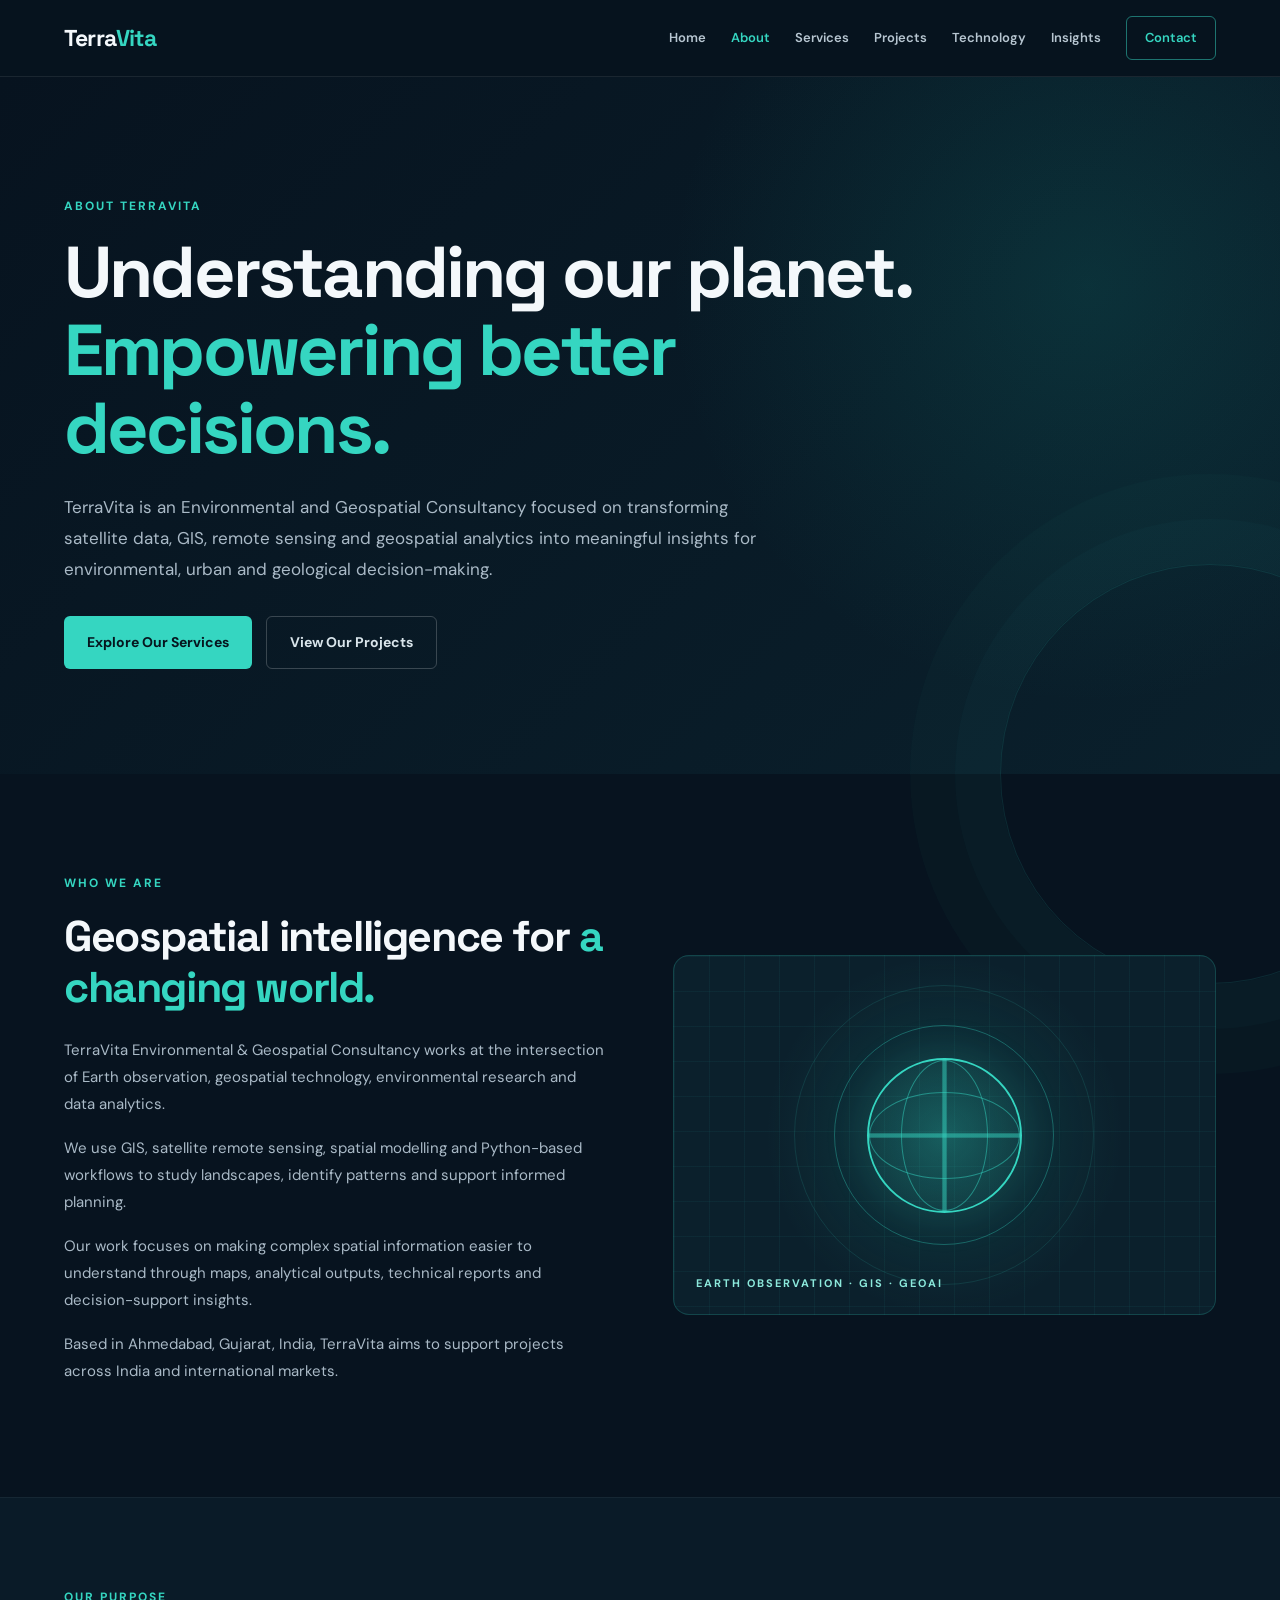
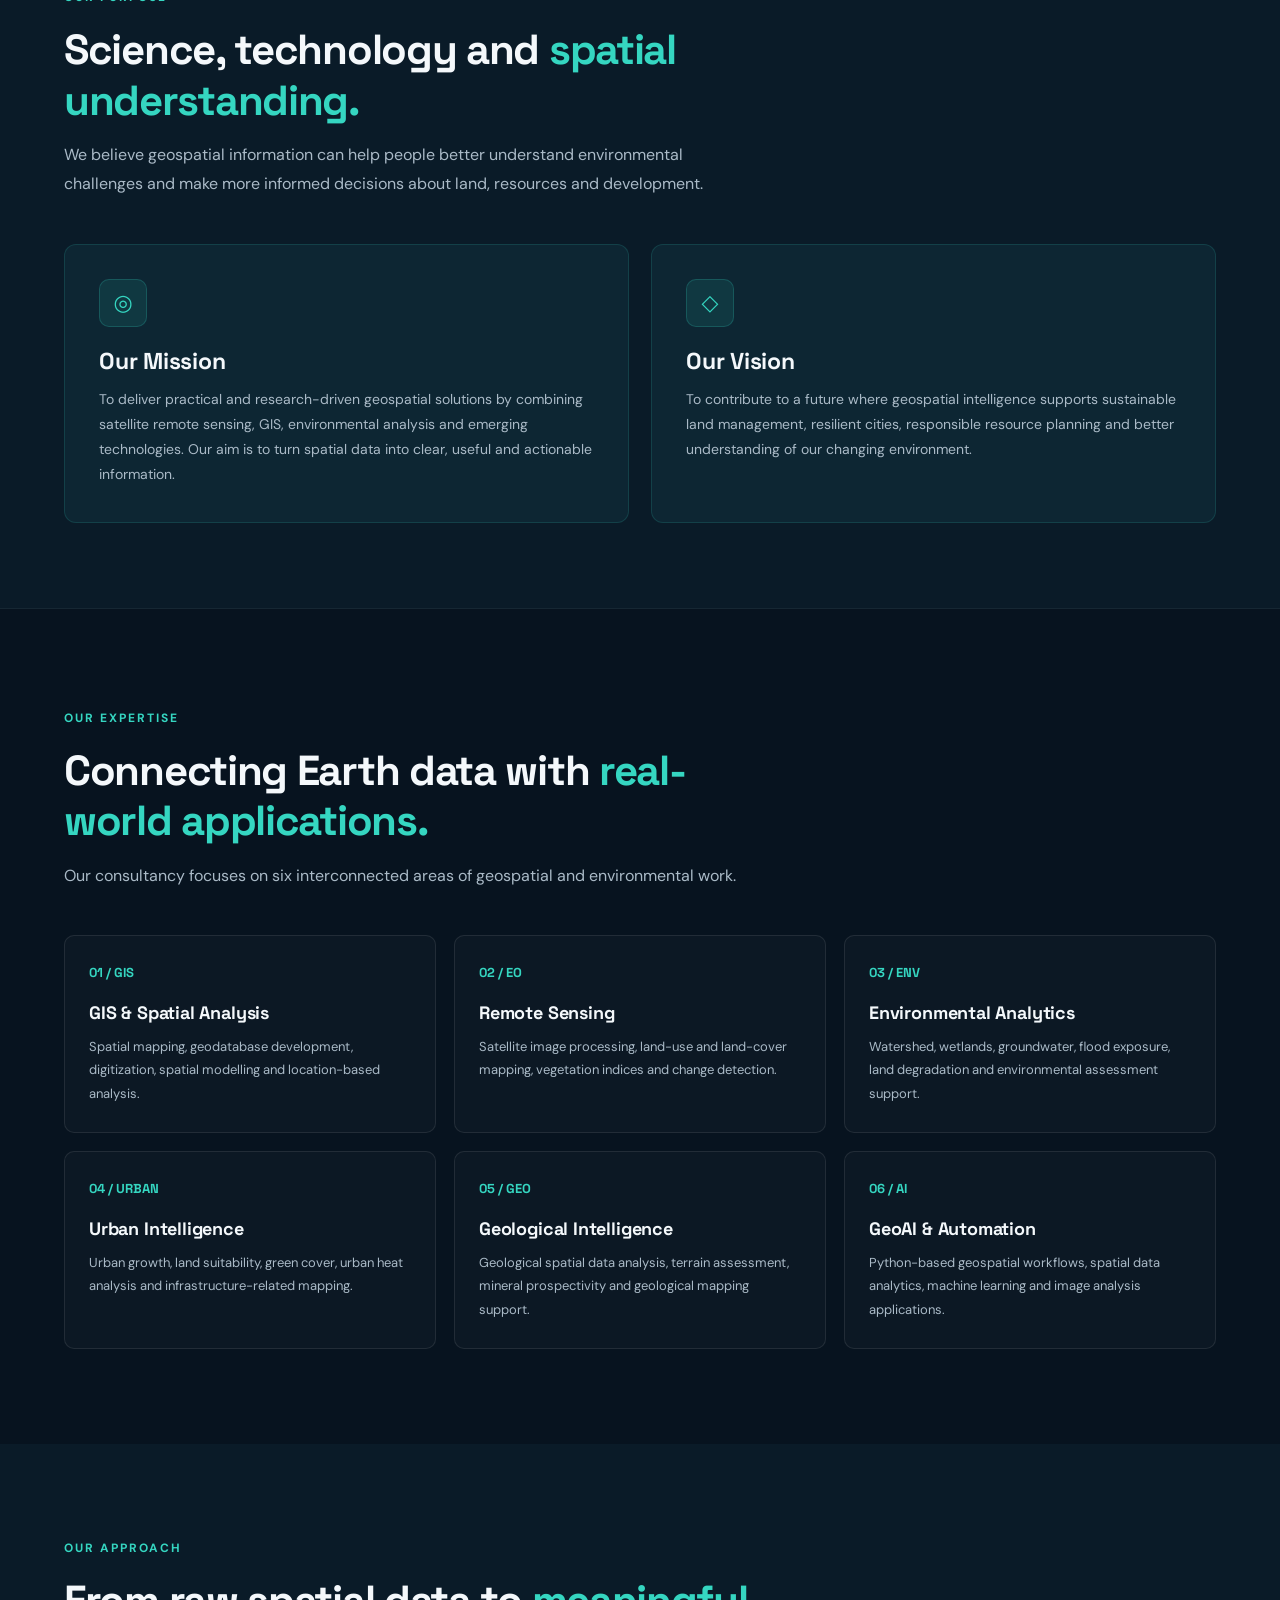
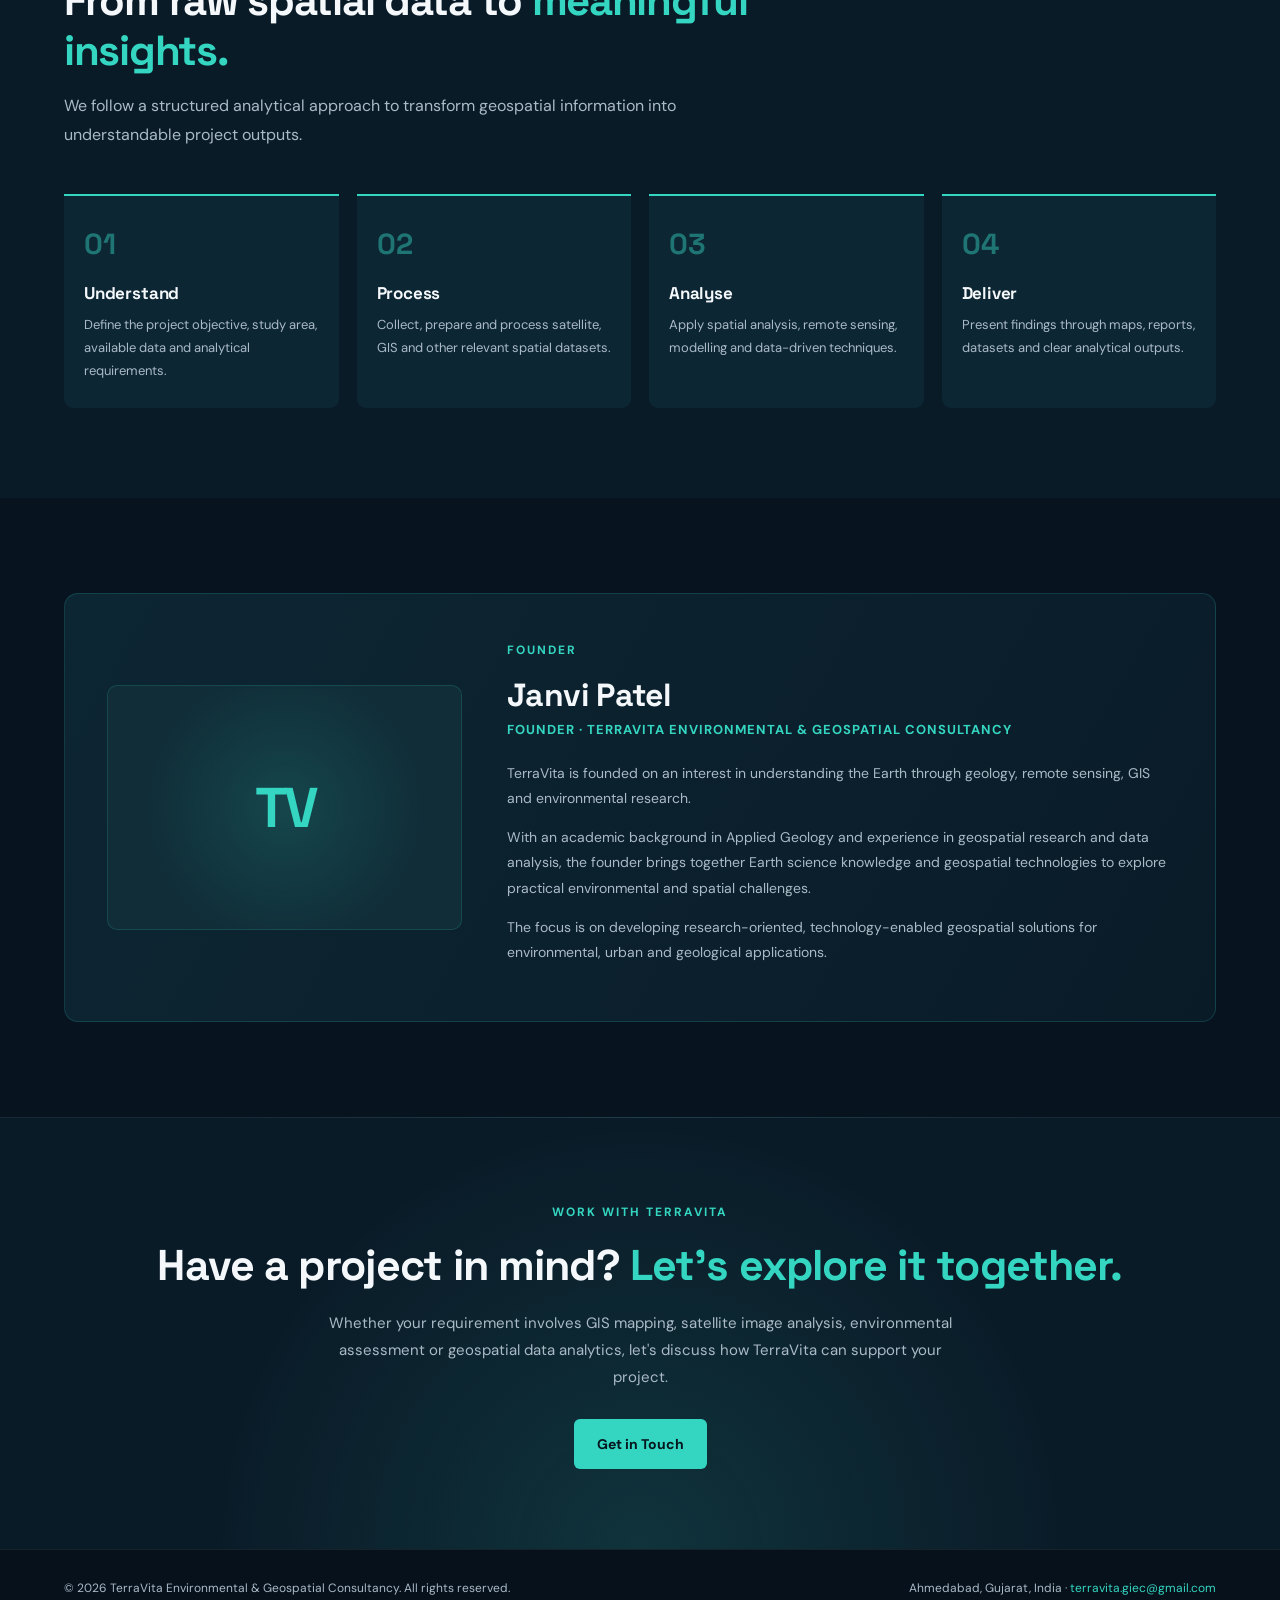
==== about.html @ c8e77183 "Modify title and description in about.html Updated the title and description meta tags for improved " ====
<!DOCTYPE html>
<html lang="en">
<head>
  <meta charset="UTF-8">
  <meta name="viewport" content="width=device-width, initial-scale=1.0">
  <meta name="theme-color" content="#071724">

  <meta name="description" content="Explore TerraVita's GIS mapping, remote sensing, environmental analytics, urban intelligence, geological analysis and GeoAI services.">

  <title>Our Services | TerraVita Geospatial Consultancy</title>

  <link rel="preconnect" href="https://fonts.googleapis.com">
  <link rel="preconnect" href="https://fonts.gstatic.com" crossorigin>

  <link href="https://fonts.googleapis.com/css2?family=DM+Sans:wght@400;500;600;700;800&family=Space+Grotesk:wght@400;500;600;700&display=swap" rel="stylesheet">

  <link rel="icon" href="images/favicon.png">
  <link rel="stylesheet" href="css/style.css">

  <style>
    /* =====================================
       TERRAVITA ABOUT PAGE
    ===================================== */

    .tv-about-page {
      background: #07131f;
      color: #e8f0f5;
      overflow: hidden;
    }

    .tv-about-page * {
      box-sizing: border-box;
    }

    .tv-about-page .container {
      width: min(1160px, 90%);
      margin: auto;
    }

    .tv-about-page h1,
    .tv-about-page h2,
    .tv-about-page h3 {
      font-family: "Space Grotesk", sans-serif;
      color: #f4f8fb;
    }

    .tv-about-page p {
      color: #aabac7;
      line-height: 1.8;
    }

    .tv-about-page a {
      text-decoration: none;
    }

    .tv-about-page .tv-eyebrow {
      display: inline-block;
      color: #35d6c1;
      font-size: 12px;
      font-weight: 700;
      letter-spacing: 2px;
      text-transform: uppercase;
      margin-bottom: 18px;
    }

    /* NAVIGATION */

    .tv-about-nav {
      border-bottom: 1px solid rgba(255,255,255,.08);
      background: rgba(7,19,31,.96);
    }

    .tv-about-nav-inner {
      min-height: 76px;
      display: flex;
      align-items: center;
      justify-content: space-between;
      gap: 25px;
    }

    .tv-about-logo {
      font-family: "Space Grotesk", sans-serif;
      font-size: 23px;
      font-weight: 700;
      color: #f4f8fb;
      letter-spacing: -.8px;
    }

    .tv-about-logo span {
      color: #35d6c1;
    }

    .tv-about-links {
      display: flex;
      align-items: center;
      gap: 25px;
      flex-wrap: wrap;
    }

    .tv-about-links a {
      font-size: 13px;
      font-weight: 600;
      color: #b7c6d1;
      transition: .25s ease;
    }

    .tv-about-links a:hover,
    .tv-about-links a.active {
      color: #35d6c1;
    }

    .tv-about-links .tv-nav-contact {
      padding: 11px 18px;
      border: 1px solid rgba(53,214,193,.5);
      border-radius: 6px;
      color: #35d6c1;
    }

    /* HERO */

    .tv-about-hero {
      position: relative;
      padding: 115px 0 105px;
      background:
        radial-gradient(circle at 85% 30%, rgba(22,157,145,.17), transparent 35%),
        linear-gradient(135deg, #07131f 0%, #0a202c 100%);
    }

    .tv-about-hero::after {
      content: "";
      position: absolute;
      width: 420px;
      height: 420px;
      right: -140px;
      bottom: -210px;
      border: 1px solid rgba(53,214,193,.12);
      border-radius: 50%;
      box-shadow:
        0 0 0 45px rgba(53,214,193,.025),
        0 0 0 90px rgba(53,214,193,.02);
      pointer-events: none;
    }

    .tv-about-hero-content {
      max-width: 850px;
      position: relative;
      z-index: 1;
    }

    .tv-about-hero h1 {
      font-size: clamp(42px, 6vw, 72px);
      line-height: 1.08;
      letter-spacing: -2.8px;
      margin: 0 0 25px;
    }

    .tv-about-hero h1 span {
      color: #35d6c1;
    }

    .tv-about-hero p {
      max-width: 720px;
      font-size: 17px;
      margin-bottom: 32px;
    }

    .tv-about-buttons {
      display: flex;
      gap: 14px;
      flex-wrap: wrap;
    }

    .tv-about-btn {
      display: inline-flex;
      align-items: center;
      justify-content: center;
      padding: 14px 23px;
      border-radius: 6px;
      font-size: 14px;
      font-weight: 700;
      transition: .25s ease;
    }

    .tv-about-btn.primary {
      background: #35d6c1;
      color: #06151e;
    }

    .tv-about-btn.primary:hover {
      background: #69e7d6;
      transform: translateY(-2px);
    }

    .tv-about-btn.secondary {
      color: #d9e5eb;
      border: 1px solid rgba(255,255,255,.2);
    }

    .tv-about-btn.secondary:hover {
      border-color: #35d6c1;
      color: #35d6c1;
    }

    /* INTRO */

    .tv-about-intro {
      padding: 95px 0;
    }

    .tv-about-intro-grid {
      display: grid;
      grid-template-columns: 1fr 1fr;
      gap: 65px;
      align-items: center;
    }

    .tv-about-intro h2 {
      font-size: clamp(30px, 4vw, 43px);
      line-height: 1.2;
      letter-spacing: -1.4px;
      margin: 0 0 23px;
    }

    .tv-about-intro h2 span {
      color: #35d6c1;
    }

    .tv-about-intro p {
      font-size: 15px;
      margin-bottom: 17px;
    }

    .tv-about-visual {
      min-height: 360px;
      position: relative;
      border-radius: 16px;
      border: 1px solid rgba(53,214,193,.2);
      background:
        linear-gradient(rgba(53,214,193,.055) 1px, transparent 1px),
        linear-gradient(90deg, rgba(53,214,193,.055) 1px, transparent 1px),
        radial-gradient(circle at 50% 50%, rgba(31,170,155,.2), transparent 55%),
        #0b202c;
      background-size: 35px 35px, 35px 35px, auto, auto;
      display: flex;
      align-items: center;
      justify-content: center;
      overflow: hidden;
    }

    .tv-about-visual::before,
    .tv-about-visual::after {
      content: "";
      position: absolute;
      width: 220px;
      height: 220px;
      border: 1px solid rgba(53,214,193,.35);
      border-radius: 50%;
    }

    .tv-about-visual::after {
      width: 300px;
      height: 300px;
      border-color: rgba(53,214,193,.13);
    }

    .tv-about-globe {
      width: 155px;
      height: 155px;
      border: 2px solid #35d6c1;
      border-radius: 50%;
      background:
        linear-gradient(90deg, transparent 48%, rgba(53,214,193,.5) 49%, rgba(53,214,193,.5) 51%, transparent 52%),
        linear-gradient(0deg, transparent 48%, rgba(53,214,193,.5) 49%, rgba(53,214,193,.5) 51%, transparent 52%),
        radial-gradient(circle, rgba(53,214,193,.22), rgba(53,214,193,.03));
      box-shadow: 0 0 45px rgba(53,214,193,.16);
      position: relative;
      z-index: 1;
    }

    .tv-about-globe::before {
      content: "";
      position: absolute;
      inset: 0 32px;
      border: 1px solid rgba(53,214,193,.5);
      border-radius: 50%;
    }

    .tv-about-globe::after {
      content: "";
      position: absolute;
      inset: 32px 0;
      border: 1px solid rgba(53,214,193,.5);
      border-radius: 50%;
    }

    .tv-about-visual-label {
      position: absolute;
      bottom: 22px;
      left: 22px;
      color: #8ce9dc;
      font-size: 11px;
      font-weight: 700;
      letter-spacing: 2px;
    }

    /* MISSION AND VISION */

    .tv-about-purpose {
      padding: 85px 0;
      background: #0a1b28;
      border-top: 1px solid rgba(255,255,255,.05);
      border-bottom: 1px solid rgba(255,255,255,.05);
    }

    .tv-about-section-heading {
      max-width: 700px;
      margin-bottom: 45px;
    }

    .tv-about-section-heading h2 {
      font-size: clamp(30px, 4vw, 42px);
      line-height: 1.2;
      letter-spacing: -1.3px;
      margin: 0 0 15px;
    }

    .tv-about-section-heading h2 span {
      color: #35d6c1;
    }

    .tv-about-purpose-grid {
      display: grid;
      grid-template-columns: repeat(2, 1fr);
      gap: 22px;
    }

    .tv-about-purpose-card {
      padding: 34px;
      background: #0d2633;
      border: 1px solid rgba(53,214,193,.15);
      border-radius: 12px;
    }

    .tv-about-icon {
      width: 48px;
      height: 48px;
      border-radius: 10px;
      background: rgba(53,214,193,.1);
      border: 1px solid rgba(53,214,193,.2);
      display: flex;
      align-items: center;
      justify-content: center;
      color: #35d6c1;
      font-size: 22px;
      margin-bottom: 22px;
    }

    .tv-about-purpose-card h3 {
      font-size: 23px;
      margin: 0 0 13px;
    }

    .tv-about-purpose-card p {
      font-size: 14px;
      margin: 0;
    }

    /* EXPERTISE */

    .tv-about-expertise {
      padding: 95px 0;
    }

    .tv-about-expertise-grid {
      display: grid;
      grid-template-columns: repeat(3, 1fr);
      gap: 18px;
    }

    .tv-about-expertise-card {
      padding: 27px 24px;
      border: 1px solid rgba(255,255,255,.09);
      background: rgba(255,255,255,.025);
      border-radius: 10px;
      transition: .25s ease;
    }

    .tv-about-expertise-card:hover {
      border-color: rgba(53,214,193,.45);
      transform: translateY(-4px);
      background: rgba(53,214,193,.045);
    }

    .tv-about-expertise-card .number {
      color: #35d6c1;
      font-family: "Space Grotesk", sans-serif;
      font-size: 13px;
      font-weight: 700;
      margin-bottom: 19px;
      display: block;
    }

    .tv-about-expertise-card h3 {
      font-size: 18px;
      margin: 0 0 12px;
    }

    .tv-about-expertise-card p {
      font-size: 13px;
      margin: 0;
    }

    /* APPROACH */

    .tv-about-approach {
      padding: 90px 0;
      background: #0a1b28;
    }

    .tv-about-steps {
      display: grid;
      grid-template-columns: repeat(4, 1fr);
      gap: 18px;
      margin-top: 40px;
    }

    .tv-about-step {
      position: relative;
      padding: 25px 20px;
      border-top: 2px solid #35d6c1;
      background: #0d2633;
      border-radius: 0 0 9px 9px;
    }

    .tv-about-step span {
      display: block;
      font-family: "Space Grotesk", sans-serif;
      font-size: 29px;
      font-weight: 700;
      color: rgba(53,214,193,.45);
      margin-bottom: 16px;
    }

    .tv-about-step h3 {
      font-size: 17px;
      margin: 0 0 10px;
    }

    .tv-about-step p {
      font-size: 13px;
      margin: 0;
    }

    /* FOUNDER */

    .tv-about-founder {
      padding: 95px 0;
    }

    .tv-about-founder-box {
      display: grid;
      grid-template-columns: .8fr 1.5fr;
      gap: 45px;
      align-items: center;
      padding: 42px;
      background: linear-gradient(120deg, #0d2633, #0a1b28);
      border: 1px solid rgba(53,214,193,.17);
      border-radius: 14px;
    }

    .tv-about-founder-mark {
      min-height: 245px;
      border-radius: 10px;
      display: flex;
      align-items: center;
      justify-content: center;
      background:
        radial-gradient(circle, rgba(53,214,193,.15), transparent 65%),
        #102d38;
      border: 1px solid rgba(53,214,193,.16);
      color: #35d6c1;
      font-family: "Space Grotesk", sans-serif;
      font-size: 56px;
      font-weight: 700;
      letter-spacing: -4px;
    }

    .tv-about-founder-content h2 {
      font-size: 32px;
      margin: 0 0 7px;
    }

    .tv-about-founder-content .role {
      color: #35d6c1;
      font-size: 13px;
      font-weight: 700;
      letter-spacing: 1px;
      text-transform: uppercase;
      margin-bottom: 20px;
    }

    .tv-about-founder-content p {
      font-size: 14px;
      margin-bottom: 14px;
    }

    /* CTA */

    .tv-about-cta {
      padding: 80px 0;
      text-align: center;
      background:
        radial-gradient(circle at 50% 100%, rgba(53,214,193,.13), transparent 55%),
        #0a1b28;
      border-top: 1px solid rgba(255,255,255,.06);
    }

    .tv-about-cta h2 {
      font-size: clamp(30px, 4vw, 43px);
      line-height: 1.2;
      margin: 0 0 18px;
    }

    .tv-about-cta h2 span {
      color: #35d6c1;
    }

    .tv-about-cta p {
      max-width: 650px;
      margin: 0 auto 28px;
      font-size: 15px;
    }

    /* FOOTER */

    .tv-about-footer {
      padding: 28px 0;
      border-top: 1px solid rgba(255,255,255,.07);
      background: #06111b;
    }

    .tv-about-footer-inner {
      display: flex;
      justify-content: space-between;
      align-items: center;
      gap: 18px;
      flex-wrap: wrap;
    }

    .tv-about-footer p {
      font-size: 12px;
      margin: 0;
    }

    .tv-about-footer a {
      color: #35d6c1;
      font-size: 12px;
    }

    /* RESPONSIVE */

    @media (max-width: 900px) {
      .tv-about-intro-grid {
        grid-template-columns: 1fr;
        gap: 35px;
      }

      .tv-about-expertise-grid {
        grid-template-columns: repeat(2, 1fr);
      }

      .tv-about-steps {
        grid-template-columns: repeat(2, 1fr);
      }

      .tv-about-founder-box {
        grid-template-columns: 1fr;
      }

      .tv-about-founder-mark {
        min-height: 180px;
      }
    }

    @media (max-width: 650px) {
      .tv-about-nav-inner {
        padding: 17px 0;
        align-items: flex-start;
        flex-direction: column;
      }

      .tv-about-links {
        gap: 13px 18px;
      }

      .tv-about-links a {
        font-size: 12px;
      }

      .tv-about-hero {
        padding: 80px 0;
      }

      .tv-about-hero h1 {
        letter-spacing: -1.7px;
      }

      .tv-about-purpose-grid,
      .tv-about-expertise-grid,
      .tv-about-steps {
        grid-template-columns: 1fr;
      }

      .tv-about-intro,
      .tv-about-expertise,
      .tv-about-founder {
        padding: 70px 0;
      }

      .tv-about-purpose,
      .tv-about-approach {
        padding: 70px 0;
      }

      .tv-about-founder-box {
        padding: 23px;
      }

      .tv-about-footer-inner {
        flex-direction: column;
        align-items: flex-start;
      }
    }
  </style>
</head>

<body class="tv-about-page">

  <!-- NAVIGATION -->
  <header class="tv-about-nav">
    <div class="container tv-about-nav-inner">

      <a href="index.html" class="tv-about-logo">
        Terra<span>Vita</span>
      </a>

      <nav class="tv-about-links" aria-label="Main navigation">
        <a href="index.html">Home</a>
        <a href="about.html" class="active">About</a>
        <a href="services.html">Services</a>
        <a href="projects.html">Projects</a>
        <a href="technology.html">Technology</a>
        <a href="insights.html">Insights</a>
        <a href="contact.html" class="tv-nav-contact">Contact</a>
      </nav>

    </div>
  </header>


  <main>

    <!-- HERO -->
    <section class="tv-about-hero">
      <div class="container">

        <div class="tv-about-hero-content">

          <span class="tv-eyebrow">
            ABOUT TERRAVITA
          </span>

          <h1>
            Understanding our planet.
            <span>Empowering better decisions.</span>
          </h1>

          <p>
            TerraVita is an Environmental and Geospatial Consultancy
            focused on transforming satellite data, GIS, remote sensing
            and geospatial analytics into meaningful insights for
            environmental, urban and geological decision-making.
          </p>

          <div class="tv-about-buttons">
            <a href="services.html" class="tv-about-btn primary">
              Explore Our Services
            </a>

            <a href="projects.html" class="tv-about-btn secondary">
              View Our Projects
            </a>
          </div>

        </div>
      </div>
    </section>


    <!-- WHO WE ARE -->
    <section class="tv-about-intro">
      <div class="container">

        <div class="tv-about-intro-grid">

          <div>
            <span class="tv-eyebrow">WHO WE ARE</span>

            <h2>
              Geospatial intelligence for
              <span>a changing world.</span>
            </h2>

            <p>
              TerraVita Environmental & Geospatial Consultancy works
              at the intersection of Earth observation, geospatial
              technology, environmental research and data analytics.
            </p>

            <p>
              We use GIS, satellite remote sensing, spatial modelling
              and Python-based workflows to study landscapes, identify
              patterns and support informed planning.
            </p>

            <p>
              Our work focuses on making complex spatial information
              easier to understand through maps, analytical outputs,
              technical reports and decision-support insights.
            </p>

            <p>
              Based in Ahmedabad, Gujarat, India, TerraVita aims to
              support projects across India and international markets.
            </p>
          </div>

          <div class="tv-about-visual">
            <div class="tv-about-globe"></div>
            <span class="tv-about-visual-label">
              EARTH OBSERVATION · GIS · GEOAI
            </span>
          </div>

        </div>
      </div>
    </section>


    <!-- MISSION AND VISION -->
    <section class="tv-about-purpose">
      <div class="container">

        <div class="tv-about-section-heading">
          <span class="tv-eyebrow">OUR PURPOSE</span>

          <h2>
            Science, technology and
            <span>spatial understanding.</span>
          </h2>

          <p>
            We believe geospatial information can help people better
            understand environmental challenges and make more
            informed decisions about land, resources and development.
          </p>
        </div>

        <div class="tv-about-purpose-grid">

          <article class="tv-about-purpose-card">
            <div class="tv-about-icon">◎</div>

            <h3>Our Mission</h3>

            <p>
              To deliver practical and research-driven geospatial
              solutions by combining satellite remote sensing,
              GIS, environmental analysis and emerging technologies.
              Our aim is to turn spatial data into clear, useful
              and actionable information.
            </p>
          </article>

          <article class="tv-about-purpose-card">
            <div class="tv-about-icon">◇</div>

            <h3>Our Vision</h3>

            <p>
              To contribute to a future where geospatial intelligence
              supports sustainable land management, resilient cities,
              responsible resource planning and better understanding
              of our changing environment.
            </p>
          </article>

        </div>
      </div>
    </section>


    <!-- AREAS OF EXPERTISE -->
    <section class="tv-about-expertise">
      <div class="container">

        <div class="tv-about-section-heading">
          <span class="tv-eyebrow">OUR EXPERTISE</span>

          <h2>
            Connecting Earth data with
            <span>real-world applications.</span>
          </h2>

          <p>
            Our consultancy focuses on six interconnected areas
            of geospatial and environmental work.
          </p>
        </div>

        <div class="tv-about-expertise-grid">

          <article class="tv-about-expertise-card">
            <span class="number">01 / GIS</span>
            <h3>GIS & Spatial Analysis</h3>
            <p>
              Spatial mapping, geodatabase development,
              digitization, spatial modelling and location-based analysis.
            </p>
          </article>

          <article class="tv-about-expertise-card">
            <span class="number">02 / EO</span>
            <h3>Remote Sensing</h3>
            <p>
              Satellite image processing, land-use and land-cover
              mapping, vegetation indices and change detection.
            </p>
          </article>

          <article class="tv-about-expertise-card">
            <span class="number">03 / ENV</span>
            <h3>Environmental Analytics</h3>
            <p>
              Watershed, wetlands, groundwater, flood exposure,
              land degradation and environmental assessment support.
            </p>
          </article>

          <article class="tv-about-expertise-card">
            <span class="number">04 / URBAN</span>
            <h3>Urban Intelligence</h3>
            <p>
              Urban growth, land suitability, green cover,
              urban heat analysis and infrastructure-related mapping.
            </p>
          </article>

          <article class="tv-about-expertise-card">
            <span class="number">05 / GEO</span>
            <h3>Geological Intelligence</h3>
            <p>
              Geological spatial data analysis, terrain assessment,
              mineral prospectivity and geological mapping support.
            </p>
          </article>

          <article class="tv-about-expertise-card">
            <span class="number">06 / AI</span>
            <h3>GeoAI & Automation</h3>
            <p>
              Python-based geospatial workflows, spatial data analytics,
              machine learning and image analysis applications.
            </p>
          </article>

        </div>
      </div>
    </section>


    <!-- OUR APPROACH -->
    <section class="tv-about-approach">
      <div class="container">

        <div class="tv-about-section-heading">
          <span class="tv-eyebrow">OUR APPROACH</span>

          <h2>
            From raw spatial data to
            <span>meaningful insights.</span>
          </h2>

          <p>
            We follow a structured analytical approach to transform
            geospatial information into understandable project outputs.
          </p>
        </div>

        <div class="tv-about-steps">

          <article class="tv-about-step">
            <span>01</span>
            <h3>Understand</h3>
            <p>
              Define the project objective, study area,
              available data and analytical requirements.
            </p>
          </article>

          <article class="tv-about-step">
            <span>02</span>
            <h3>Process</h3>
            <p>
              Collect, prepare and process satellite,
              GIS and other relevant spatial datasets.
            </p>
          </article>

          <article class="tv-about-step">
            <span>03</span>
            <h3>Analyse</h3>
            <p>
              Apply spatial analysis, remote sensing,
              modelling and data-driven techniques.
            </p>
          </article>

          <article class="tv-about-step">
            <span>04</span>
            <h3>Deliver</h3>
            <p>
              Present findings through maps, reports,
              datasets and clear analytical outputs.
            </p>
          </article>

        </div>
      </div>
    </section>


    <!-- FOUNDER -->
    <section class="tv-about-founder">
      <div class="container">

        <div class="tv-about-founder-box">

          <div class="tv-about-founder-mark">
            TV
          </div>

          <div class="tv-about-founder-content">

            <span class="tv-eyebrow">FOUNDER</span>

            <h2>Janvi Patel</h2>

            <div class="role">
              Founder · TerraVita Environmental & Geospatial Consultancy
            </div>

            <p>
              TerraVita is founded on an interest in understanding
              the Earth through geology, remote sensing, GIS and
              environmental research.
            </p>

            <p>
              With an academic background in Applied Geology and
              experience in geospatial research and data analysis,
              the founder brings together Earth science knowledge
              and geospatial technologies to explore practical
              environmental and spatial challenges.
            </p>

            <p>
              The focus is on developing research-oriented,
              technology-enabled geospatial solutions for
              environmental, urban and geological applications.
            </p>

          </div>

        </div>
      </div>
    </section>


    <!-- CTA -->
    <section class="tv-about-cta">
      <div class="container">

        <span class="tv-eyebrow">WORK WITH TERRAVITA</span>

        <h2>
          Have a project in mind?
          <span>Let's explore it together.</span>
        </h2>

        <p>
          Whether your requirement involves GIS mapping, satellite
          image analysis, environmental assessment or geospatial
          data analytics, let's discuss how TerraVita can support
          your project.
        </p>

        <a href="contact.html" class="tv-about-btn primary">
          Get in Touch
        </a>

      </div>
    </section>

  </main>


  <!-- FOOTER -->
  <footer class="tv-about-footer">
    <div class="container tv-about-footer-inner">

      <p>
        © <span id="tv-about-year"></span>
        TerraVita Environmental & Geospatial Consultancy.
        All rights reserved.
      </p>

      <p>
        Ahmedabad, Gujarat, India ·
        <a href="mailto:terravita.giec@gmail.com">
          terravita.giec@gmail.com
        </a>
      </p>

    </div>
  </footer>


  <script>
    document.getElementById("tv-about-year").textContent =
      new Date().getFullYear();
  </script>

</body>
</html>
---- css/style.css ----
/* =========================================================
   TerraVita | Stylesheet
   Works with index.html (requires fonts: DM Sans, Space Grotesk)
========================================================= */

/* ---------- 1. Design tokens ---------- */
:root {
  --bg: #071725;
  --bg-2: #0b2033;
  --surface: rgba(255, 255, 255, 0.04);
  --surface-strong: rgba(255, 255, 255, 0.08);
  --border: rgba(255, 255, 255, 0.12);
  --text: #eaf2f8;
  --muted: #9fb3c4;
  --accent: #34d399;
  --accent-2: #38bdf8;
  --accent-soft: rgba(52, 211, 153, 0.15);
  --warn: #fbbf24;

  --font-body: "DM Sans", system-ui, -apple-system, "Segoe UI", sans-serif;
  --font-display: "Space Grotesk", "DM Sans", system-ui, sans-serif;

  --radius-sm: 8px;
  --radius: 14px;
  --radius-lg: 22px;

  --container: 1180px;
  --section-y: clamp(72px, 9vw, 120px);
  --header-h: 76px;

  --shadow: 0 20px 50px rgba(0, 0, 0, 0.35);
  --ease: cubic-bezier(0.2, 0.7, 0.2, 1);
}

/* ---------- 2. Base ---------- */
*,
*::before,
*::after {
  box-sizing: border-box;
}

html {
  scroll-behavior: smooth;
  scroll-padding-top: calc(var(--header-h) + 16px);
  -webkit-text-size-adjust: 100%;
}

body {
  margin: 0;
  font-family: var(--font-body);
  font-size: 16px;
  line-height: 1.6;
  color: var(--text);
  background:
    radial-gradient(1200px 600px at 85% -10%, rgba(56, 189, 248, 0.10), transparent 60%),
    radial-gradient(900px 500px at -10% 30%, rgba(52, 211, 153, 0.07), transparent 60%),
    var(--bg);
  overflow-x: hidden;
  -webkit-font-smoothing: antialiased;
}

img,
svg {
  display: block;
  max-width: 100%;
}

h1, h2, h3, h4 {
  font-family: var(--font-display);
  line-height: 1.1;
  margin: 0 0 0.5em;
  letter-spacing: -0.02em;
  font-weight: 700;
}

h1 { font-size: clamp(2.4rem, 5.4vw, 4.6rem); }
h2 { font-size: clamp(1.9rem, 3.8vw, 3rem); }
h3 { font-size: 1.25rem; letter-spacing: -0.01em; }

p { margin: 0 0 1em; color: var(--muted); }

a {
  color: var(--accent-2);
  text-decoration: none;
  transition: color 0.2s var(--ease);
}
a:hover { color: var(--accent); }

ul, dl, figure { margin: 0; padding: 0; }
ul { list-style: none; }

:focus-visible {
  outline: 2px solid var(--accent);
  outline-offset: 3px;
  border-radius: 4px;
}

.skip-link {
  position: absolute;
  left: 16px;
  top: -60px;
  z-index: 200;
  padding: 10px 16px;
  background: var(--accent);
  color: #03121c;
  border-radius: var(--radius-sm);
  font-weight: 600;
  transition: top 0.2s var(--ease);
}
.skip-link:focus { top: 16px; }

.container {
  width: min(100% - 40px, var(--container));
  margin-inline: auto;
}

.section {
  padding: var(--section-y) 0;
  position: relative;
}

.section-kicker {
  display: inline-block;
  font-family: var(--font-display);
  font-size: 0.78rem;
  font-weight: 600;
  letter-spacing: 0.18em;
  text-transform: uppercase;
  color: var(--accent);
  margin-bottom: 14px;
}

h2 span,
h1 em,
.statement h2 span,
.consultation h2 span {
  color: var(--accent);
  font-style: normal;
}
h1 em {
  font-style: italic;
  color: var(--accent-2);
}

/* ---------- 3. Buttons & links ---------- */
.btn {
  display: inline-flex;
  align-items: center;
  gap: 8px;
  padding: 14px 24px;
  border-radius: 999px;
  font-family: var(--font-display);
  font-weight: 600;
  font-size: 0.98rem;
  border: 1px solid transparent;
  cursor: pointer;
  transition: transform 0.2s var(--ease), background 0.2s var(--ease),
              box-shadow 0.2s var(--ease), border-color 0.2s var(--ease);
}
.btn:hover { transform: translateY(-2px); }

.btn-primary {
  background: linear-gradient(135deg, var(--accent), var(--accent-2));
  color: #03121c;
  box-shadow: 0 10px 30px rgba(52, 211, 153, 0.25);
}
.btn-primary:hover {
  color: #03121c;
  box-shadow: 0 14px 40px rgba(52, 211, 153, 0.35);
}

.btn-ghost {
  background: transparent;
  color: var(--text);
  border-color: var(--border);
}
.btn-ghost:hover {
  color: var(--text);
  border-color: var(--accent-2);
  background: var(--surface);
}

.text-link {
  display: inline-block;
  margin-top: 8px;
  font-weight: 600;
  font-family: var(--font-display);
}

/* ---------- 4. Reveal animation (works without JS) ---------- */
.reveal {
  animation: reveal-up 0.9s var(--ease) both;
}
@keyframes reveal-up {
  from { opacity: 0; transform: translateY(24px); }
  to   { opacity: 1; transform: none; }
}

/* ---------- 5. Header & navigation ---------- */
.site-header {
  position: fixed;
  inset: 0 0 auto 0;
  z-index: 100;
  height: var(--header-h);
  background: rgba(7, 23, 37, 0.72);
  backdrop-filter: blur(14px);
  -webkit-backdrop-filter: blur(14px);
  border-bottom: 1px solid var(--border);
}

.nav-wrap {
  height: 100%;
  display: flex;
  align-items: center;
  justify-content: space-between;
  gap: 24px;
}

.brand {
  display: inline-flex;
  align-items: center;
  gap: 12px;
  color: var(--text);
}
.brand:hover { color: var(--text); }

.brand-mark {
  width: 40px;
  height: 40px;
  border-radius: 12px;
  display: grid;
  place-items: center;
  background: var(--surface-strong);
  border: 1px solid var(--border);
  overflow: hidden;
  flex-shrink: 0;
}
.brand-mark img {
  width: 100%;
  height: 100%;
  object-fit: contain;
}

.brand-copy {
  display: flex;
  flex-direction: column;
  line-height: 1.2;
}
.brand-copy strong {
  font-family: var(--font-display);
  font-size: 1.1rem;
}
.brand-copy small {
  font-size: 0.72rem;
  color: var(--muted);
  letter-spacing: 0.02em;
}

.main-nav {
  display: flex;
  align-items: center;
  gap: 28px;
}
.main-nav a:not(.nav-cta) {
  color: var(--muted);
  font-size: 0.95rem;
  font-weight: 500;
  position: relative;
}
.main-nav a:not(.nav-cta):hover {
  color: var(--text);
}
.main-nav a:not(.nav-cta)::after {
  content: "";
  position: absolute;
  left: 0;
  bottom: -6px;
  width: 0;
  height: 2px;
  background: var(--accent);
  transition: width 0.25s var(--ease);
}
.main-nav a:not(.nav-cta):hover::after { width: 100%; }

.nav-cta {
  padding: 10px 18px;
  border-radius: 999px;
  background: var(--accent);
  color: #03121c !important;
  font-family: var(--font-display);
  font-weight: 600;
  font-size: 0.9rem;
  white-space: nowrap;
}
.nav-cta:hover {
  background: #6ee7b7;
}

/* Hamburger button (hidden on desktop) */
.menu-toggle {
  display: none;
  width: 44px;
  height: 44px;
  padding: 0;
  background: transparent;
  border: 1px solid var(--border);
  border-radius: 12px;
  cursor: pointer;
  position: relative;
  flex-shrink: 0;
}
.menu-toggle span {
  position: absolute;
  left: 11px;
  right: 11px;
  height: 2px;
  background: var(--text);
  border-radius: 2px;
  transition: transform 0.3s var(--ease), opacity 0.2s, top 0.3s var(--ease);
}
.menu-toggle span:nth-child(1) { top: 14px; }
.menu-toggle span:nth-child(2) { top: 21px; }
.menu-toggle span:nth-child(3) { top: 28px; }

.menu-toggle.open span:nth-child(1) { top: 21px; transform: rotate(45deg); }
.menu-toggle.open span:nth-child(2) { opacity: 0; }
.menu-toggle.open span:nth-child(3) { top: 21px; transform: rotate(-45deg); }

/* ---------- 6. Hero ---------- */
.hero {
  position: relative;
  min-height: 100vh;
  min-height: 100svh;
  display: flex;
  flex-direction: column;
  justify-content: center;
  padding: calc(var(--header-h) + 60px) 0 90px;
  overflow: hidden;
  isolation: isolate;
}

.hero-grid {
  position: absolute;
  inset: 0;
  z-index: -2;
  background-image:
    linear-gradient(rgba(255, 255, 255, 0.04) 1px, transparent 1px),
    linear-gradient(90deg, rgba(255, 255, 255, 0.04) 1px, transparent 1px);
  background-size: 56px 56px;
  mask-image: radial-gradient(ellipse at center, #000 30%, transparent 75%);
  -webkit-mask-image: radial-gradient(ellipse at center, #000 30%, transparent 75%);
}

.hero-glow {
  position: absolute;
  width: 620px;
  height: 620px;
  right: -180px;
  top: -120px;
  z-index: -1;
  background: radial-gradient(circle, rgba(52, 211, 153, 0.22), transparent 65%);
  filter: blur(20px);
  animation: float 12s ease-in-out infinite;
}

.orbit {
  position: absolute;
  border: 1px dashed rgba(56, 189, 248, 0.25);
  border-radius: 50%;
  z-index: -1;
  pointer-events: none;
}
.orbit-a {
  width: 780px;
  height: 780px;
  right: -260px;
  top: 50%;
  margin-top: -390px;
  animation: spin 60s linear infinite;
}
.orbit-b {
  width: 520px;
  height: 520px;
  right: -120px;
  top: 50%;
  margin-top: -260px;
  border-color: rgba(52, 211, 153, 0.2);
  animation: spin 40s linear infinite reverse;
}

/* Animated satellite */
.satellite {
  position: absolute;
  width: 120px;
  height: 120px;
  right: 12%;
  top: 18%;
  z-index: -1;
  animation: float 8s ease-in-out infinite;
  pointer-events: none;
}
.sat-body {
  position: absolute;
  left: 50%;
  top: 50%;
  width: 40px;
  height: 52px;
  transform: translate(-50%, -50%);
  background: linear-gradient(160deg, #e2e8f0, #64748b);
  border-radius: 8px;
  box-shadow: 0 0 30px rgba(56, 189, 248, 0.35);
}
.panel {
  position: absolute;
  top: 50%;
  width: 56px;
  height: 30px;
  transform: translateY(-50%);
  background: linear-gradient(90deg, #1e3a5f, #38bdf8);
  border: 1px solid rgba(255, 255, 255, 0.25);
  background-image:
    linear-gradient(90deg, transparent 49%, rgba(255,255,255,0.3) 50%, transparent 51%),
    linear-gradient(#1e3a5f, #38bdf8);
}
.panel-left { left: -6px; transform: translate(-100%, -50%); }
.panel-right { right: -6px; transform: translate(100%, -50%); }
.antenna {
  position: absolute;
  left: 50%;
  top: -18px;
  width: 2px;
  height: 18px;
  background: var(--accent);
  transform: translateX(-50%);
  box-shadow: 0 0 10px var(--accent);
}
.antenna::after {
  content: "";
  position: absolute;
  top: -5px;
  left: 50%;
  width: 8px;
  height: 8px;
  border-radius: 50%;
  background: var(--accent);
  transform: translateX(-50%);
  animation: pulse 2s ease-out infinite;
}

.hero-inner {
  display: grid;
  grid-template-columns: 1.1fr 0.9fr;
  gap: clamp(32px, 5vw, 72px);
  align-items: center;
}

.hero-copy .eyebrow {
  display: inline-flex;
  align-items: center;
  gap: 10px;
  font-family: var(--font-display);
  font-size: 0.78rem;
  font-weight: 600;
  letter-spacing: 0.16em;
  color: var(--accent);
  margin-bottom: 22px;
}
.eyebrow span {
  width: 28px;
  height: 2px;
  background: var(--accent);
}

.hero-lead {
  font-size: 1.12rem;
  max-width: 580px;
  margin-bottom: 32px;
}

.hero-actions {
  display: flex;
  flex-wrap: wrap;
  gap: 14px;
  margin-bottom: 44px;
}

.hero-proof {
  display: grid;
  grid-template-columns: repeat(3, minmax(0, 1fr));
  gap: 16px;
  padding-top: 28px;
  border-top: 1px solid var(--border);
}
.hero-proof li {
  display: flex;
  flex-direction: column;
  gap: 4px;
}
.hero-proof strong {
  font-family: var(--font-display);
  font-size: 1.05rem;
  color: var(--text);
}
.hero-proof span {
  font-size: 0.85rem;
  color: var(--muted);
  line-height: 1.4;
}

/* Dashboard card */
.hero-dashboard {
  background: linear-gradient(180deg, rgba(255,255,255,0.07), rgba(255,255,255,0.02));
  border: 1px solid var(--border);
  border-radius: var(--radius-lg);
  padding: 18px;
  box-shadow: var(--shadow);
  backdrop-filter: blur(10px);
}

.dash-top {
  display: flex;
  justify-content: space-between;
  align-items: center;
  font-family: var(--font-display);
  font-size: 0.72rem;
  letter-spacing: 0.14em;
  color: var(--muted);
  margin-bottom: 14px;
}
.dash-top b {
  color: var(--accent);
  animation: pulse-dot 1.6s ease-in-out infinite;
}

.map-scene {
  position: relative;
  aspect-ratio: 4 / 3;
  border-radius: var(--radius);
  overflow: hidden;
  background:
    radial-gradient(circle at 30% 40%, rgba(52, 211, 153, 0.25), transparent 35%),
    radial-gradient(circle at 70% 65%, rgba(251, 191, 36, 0.18), transparent 30%),
    linear-gradient(160deg, #0d2a40, #071725);
  border: 1px solid var(--border);
}

.map-lines {
  position: absolute;
  inset: 0;
  background-image:
    repeating-linear-gradient(0deg, rgba(255,255,255,0.05) 0 1px, transparent 1px 28px),
    repeating-linear-gradient(90deg, rgba(255,255,255,0.05) 0 1px, transparent 1px 28px);
}

.map-road {
  position: absolute;
  height: 3px;
  background: rgba(255, 255, 255, 0.25);
  border-radius: 3px;
  transform-origin: left center;
}
.map-road.r1 { width: 80%; left: 8%; top: 30%; transform: rotate(-12deg); }
.map-road.r2 { width: 70%; left: 15%; top: 58%; transform: rotate(8deg); }
.map-road.r3 { width: 55%; left: 30%; top: 78%; transform: rotate(-4deg); }

.heat {
  position: absolute;
  border-radius: 50%;
  filter: blur(14px);
  animation: breathe 5s ease-in-out infinite;
}
.heat.h1 { width: 110px; height: 110px; left: 18%; top: 22%; background: rgba(52, 211, 153, 0.55); }
.heat.h2 { width: 90px;  height: 90px;  right: 16%; top: 40%; background: rgba(56, 189, 248, 0.45); animation-delay: 1.2s; }
.heat.h3 { width: 70px;  height: 70px;  left: 45%; bottom: 14%; background: rgba(251, 191, 36, 0.4); animation-delay: 2.4s; }

.map-pin {
  position: absolute;
  left: 52%;
  top: 46%;
  width: 16px;
  height: 16px;
  border-radius: 50%;
  background: #fff;
  box-shadow: 0 0 0 0 rgba(255,255,255,0.6);
  animation: ping 2.4s ease-out infinite;
}

.scan-line {
  position: absolute;
  left: 0;
  right: 0;
  height: 2px;
  top: 0;
  background: linear-gradient(90deg, transparent, var(--accent), transparent);
  box-shadow: 0 0 12px var(--accent);
  animation: scan 4s linear infinite;
}

.dash-bottom {
  display: grid;
  grid-template-columns: repeat(3, 1fr);
  gap: 10px;
  margin-top: 14px;
}
.dash-bottom div {
  background: var(--surface);
  border: 1px solid var(--border);
  border-radius: var(--radius-sm);
  padding: 12px;
}
.dash-bottom dt {
  font-family: var(--font-display);
  font-size: 0.68rem;
  letter-spacing: 0.14em;
  color: var(--muted);
}
.dash-bottom dd {
  margin: 4px 0 0;
  font-family: var(--font-display);
  font-size: 1.3rem;
  font-weight: 700;
  color: var(--text);
}

.scroll-cue {
  position: absolute;
  left: 50%;
  bottom: 28px;
  transform: translateX(-50%);
  font-family: var(--font-display);
  font-size: 0.72rem;
  letter-spacing: 0.2em;
  color: var(--muted);
  display: flex;
  flex-direction: column;
  align-items: center;
  gap: 6px;
}
.scroll-cue span {
  display: inline-block;
  animation: bounce 1.8s ease-in-out infinite;
}
.scroll-cue:hover { color: var(--text); }

/* ---------- 7. Statement ---------- */
.statement {
  padding: clamp(64px, 8vw, 100px) 0;
  border-top: 1px solid var(--border);
  border-bottom: 1px solid var(--border);
  background: var(--bg-2);
}
.statement-grid {
  display: grid;
  grid-template-columns: 1fr;
  gap: 18px;
  max-width: 860px;
}
.statement h2 {
  margin-bottom: 0;
}
.statement p:last-child {
  font-size: 1.1rem;
  max-width: 640px;
}

/* ---------- 8. About & split layouts ---------- */
.split {
  display: grid;
  grid-template-columns: 0.9fr 1.1fr;
  gap: clamp(32px, 6vw, 96px);
  align-items: start;
}
.about-copy .large {
  font-size: 1.22rem;
  color: var(--text);
  font-weight: 500;
}
.about .split > div:first-child h2 {
  margin-bottom: 0;
}


/* ======================================
   TERRAVITA SERVICES SECTION
====================================== */

.services-heading {
  max-width: 760px;
  margin-bottom: 52px;
}

.services-intro {
  max-width: 650px;
  line-height: 1.8;
  color: var(--muted, #aab8c5);
}

.services-grid {
  display: grid;
  grid-template-columns: repeat(3, minmax(0, 1fr));
  gap: 22px;
}

.service-card {
  padding: 30px;
  border: 1px solid rgba(255,255,255,0.10);
  border-radius: 16px;
  background: rgba(255,255,255,0.025);
  transition: transform .3s ease, border-color .3s ease,
              background .3s ease;
}

.service-card:hover {
  transform: translateY(-6px);
  border-color: rgba(75,211,175,0.55);
  background: rgba(75,211,175,0.045);
}

.service-icon {
  width: 52px;
  height: 52px;
  display: flex;
  align-items: center;
  justify-content: center;
  color: var(--accent, #55d6b0);
  margin-bottom: 24px;
}

.service-icon svg {
  width: 42px;
  height: 42px;
}

.service-number {
  display: block;
  font-size: 11px;
  letter-spacing: 1.5px;
  color: var(--accent, #55d6b0);
  margin-bottom: 14px;
}

.service-card h3 {
  font-family: 'Space Grotesk', sans-serif;
  font-size: 21px;
  line-height: 1.35;
  margin-bottom: 14px;
}

.service-card p {
  color: var(--muted, #aab8c5);
  line-height: 1.75;
  font-size: 14px;
}

.service-card ul {
  padding-left: 19px;
  margin: 22px 0;
}

.service-card li {
  color: var(--muted, #aab8c5);
  font-size: 13px;
  line-height: 1.9;
}

.service-card .text-link {
  display: inline-block;
  margin-top: 8px;
}

.services-cta {
  margin-top: 48px;
  padding-top: 30px;
  border-top: 1px solid rgba(255,255,255,0.12);
  display: flex;
  align-items: center;
  justify-content: space-between;
  gap: 20px;
}

.services-cta p {
  color: var(--muted, #aab8c5);
}

@media (max-width: 900px) {
  .services-grid {
    grid-template-columns: repeat(2, minmax(0, 1fr));
  }
}

@media (max-width: 600px) {
  .services-grid {
    grid-template-columns: 1fr;
  }

  .service-card {
    padding: 24px;
  }

  .services-cta {
    flex-direction: column;
    align-items: flex-start;
  }
}




/* =========================================
   TERRAVITA PROJECT PORTFOLIO
========================================= */

.tv-projects {
  position: relative;
  padding: 105px 0;
  background: #071724;
  color: #eaf2f8;
  overflow: hidden;
}

.tv-projects-heading {
  max-width: 1000px;
  margin-bottom: 48px;
}

.tv-eyebrow {
  display: inline-block;
  margin-bottom: 16px;
  color: #28d6ae;
  font-size: 11px;
  font-weight: 800;
  letter-spacing: 2px;
  text-transform: uppercase;
}

.tv-projects-heading h2 {
  max-width: 950px;
  margin: 0 0 18px;
  font-size: clamp(32px, 5vw, 58px);
  line-height: 1.12;
  letter-spacing: -1.8px;
  font-weight: 800;
}

.tv-projects-heading h2 span {
  color: #29d6ad;
}

.tv-projects-heading p {
  max-width: 800px;
  color: #a8bac9;
  font-size: 15px;
  line-height: 1.8;
}

.tv-projects-grid {
  display: grid;
  grid-template-columns: repeat(2, minmax(0, 1fr));
  gap: 24px;
  align-items: stretch;
}

.tv-project-card {
  min-width: 0;
  overflow: hidden;
  border: 1px solid rgba(161, 190, 210, 0.15);
  border-radius: 16px;
  background: #102331;
  transition: transform 0.3s ease, border-color 0.3s ease,
              box-shadow 0.3s ease;
}

.tv-project-card:hover {
  transform: translateY(-6px);
  border-color: rgba(41, 214, 173, 0.55);
  box-shadow: 0 18px 45px rgba(0, 0, 0, 0.2);
}

/* VISUAL PREVIEW */

.tv-project-visual {
  position: relative;
  height: 230px;
  overflow: hidden;
  isolation: isolate;
  background-color: #132d3b;
  background-image:
    linear-gradient(rgba(130, 180, 195, 0.07) 1px, transparent 1px),
    linear-gradient(90deg, rgba(130, 180, 195, 0.07) 1px, transparent 1px);
  background-size: 28px 28px;
}

.tv-project-visual::after {
  content: "";
  position: absolute;
  inset: 0;
  z-index: -1;
  background: linear-gradient(180deg,
    rgba(4, 17, 28, 0.15),
    rgba(4, 17, 28, 0.75));
}

.tv-project-index,
.tv-project-type,
.tv-visual-caption {
  position: absolute;
  z-index: 3;
  font-size: 10px;
  font-weight: 800;
  letter-spacing: 1.1px;
}

.tv-project-index {
  top: 18px;
  left: 20px;
  color: #35dfb8;
}

.tv-project-type {
  top: 18px;
  right: 20px;
  color: #d2e2eb;
  text-align: right;
}

.tv-visual-caption {
  bottom: 17px;
  left: 20px;
  color: #c0d2dc;
  font-size: 9px;
}

/* ABSTRACT MAP ART */

.tv-map-art {
  position: absolute;
  inset: 35px 12% 25px;
  overflow: hidden;
}

.tv-map-art span {
  position: absolute;
  display: block;
}

/* HEAT MAP */

.tv-heat {
  background-color: #152b3a;
}

.heat-zone {
  border-radius: 50%;
  filter: blur(3px);
}

.hz-1 {
  width: 120px;
  height: 120px;
  top: 25px;
  left: 12%;
  background: rgba(255, 106, 66, 0.65);
}

.hz-2 {
  width: 150px;
  height: 150px;
  top: 5px;
  right: 15%;
  background: rgba(255, 184, 70, 0.5);
}

.hz-3 {
  width: 90px;
  height: 90px;
  bottom: 0;
  left: 42%;
  background: rgba(232, 76, 92, 0.65);
}

.heat-road {
  width: 130%;
  height: 3px;
  top: 48%;
  left: -15%;
  transform: rotate(-23deg);
  background: rgba(224, 240, 245, 0.8);
}

.heat-road-2 {
  transform: rotate(38deg);
  top: 60%;
}

/* LAND COVER MAP */

.tv-land {
  background-color: #142e32;
}

.land-patch {
  border: 1px solid rgba(255,255,255,0.18);
  border-radius: 5px;
}

.lp-1 { inset: 8% 55% 52% 5%; background: #477f68; }
.lp-2 { inset: 10% 5% 48% 51%; background: #b0a16a; }
.lp-3 { inset: 53% 58% 4% 8%; background: #648d55; }
.lp-4 { inset: 52% 5% 6% 55%; background: #947c55; }
.lp-5 { inset: 35% 38% 35% 35%; background: #a3b56b; }
.lp-6 { inset: 5% 32% 70% 33%; background: #477a83; }

/* GROUNDWATER MAP */

.tv-groundwater {
  background-color: #102d3d;
}

.water-ring {
  border: 1px solid rgba(65, 199, 220, 0.5);
  border-radius: 50%;
  transform: rotate(-25deg);
}

.wr-1 { width: 230px; height: 95px; top: 28px; left: 10%; }
.wr-2 { width: 185px; height: 75px; top: 40px; left: 19%; }
.wr-3 { width: 135px; height: 55px; top: 50px; left: 27%; }

.water-point {
  width: 10px;
  height: 10px;
  border: 2px solid #b7f6e9;
  border-radius: 50%;
  background: #24c9ad;
  box-shadow: 0 0 15px #24c9ad;
}

.wp-1 { top: 35%; left: 25%; }
.wp-2 { top: 65%; left: 65%; }
.wp-3 { top: 20%; left: 76%; }

/* VEGETATION MAP */

.tv-vegetation {
  background-color: #142f2b;
}

.veg-patch {
  border-radius: 50%;
  filter: blur(1px);
}

.vp-1 { width: 90px; height: 75px; top: 10%; left: 8%; background: #78b96e; }
.vp-2 { width: 110px; height: 90px; top: 20%; right: 10%; background: #3e9365; }
.vp-3 { width: 85px; height: 85px; bottom: 5%; left: 38%; background: #a1b85b; }
.vp-4 { width: 55px; height: 55px; top: 5%; left: 48%; background: #4baf88; }
.vp-5 { width: 65px; height: 65px; bottom: 5%; right: 5%; background: #3e7959; }

/* SOLAR MAP */

.tv-solar {
  background-color: #27313b;
}

.solar-panel {
  width: 55px;
  height: 30px;
  border: 1px solid rgba(255, 220, 130, 0.8);
  transform: skewY(-20deg) rotate(-8deg);
  background: repeating-linear-gradient(
    90deg,
    #325f75 0 8px,
    #9cc4c9 9px 10px
  );
}

.sp-1 { top: 25%; left: 15%; }
.sp-2 { top: 25%; left: 42%; }
.sp-3 { top: 58%; left: 28%; }
.sp-4 { top: 58%; left: 57%; }

.solar-sun {
  width: 38px;
  height: 38px;
  top: 8%;
  right: 8%;
  border-radius: 50%;
  background: #f3c66d;
  box-shadow: 0 0 35px rgba(243, 198, 109, 0.5);
}

/* DRONE MAP */

.tv-drone {
  background-color: #152c3c;
}

.drone-grid {
  inset: 0;
  background-image:
    linear-gradient(rgba(90, 190, 180, 0.2) 1px, transparent 1px),
    linear-gradient(90deg, rgba(90, 190, 180, 0.2) 1px, transparent 1px);
  background-size: 20px 20px;
}

.drone-contour {
  border: 1px solid rgba(72, 215, 181, 0.6);
  border-radius: 48% 52% 40% 60%;
  transform: rotate(-18deg);
}

.dc-1 { inset: 10% 15% 15% 15%; }
.dc-2 { inset: 22% 25% 25% 25%; }
.dc-3 { inset: 34% 35% 35% 35%; }

.drone-center {
  width: 12px;
  height: 12px;
  top: 45%;
  left: 48%;
  border-radius: 50%;
  background: #42e2b7;
  box-shadow: 0 0 20px #42e2b7;
}

/* PROJECT TEXT */

.tv-project-content {
  padding: 25px 26px 27px;
}

.tv-project-location {
  display: block;
  margin-bottom: 12px;
  color: #36d9b3;
  font-size: 10px;
  font-weight: 800;
  letter-spacing: 1px;
}

.tv-project-content h3 {
  margin: 0 0 12px;
  color: #edf4f8;
  font-size: 20px;
  line-height: 1.35;
  font-weight: 750;
}

.tv-project-content p {
  margin: 0 0 20px;
  color: #a9bdca;
  font-size: 13px;
  line-height: 1.8;
}

.tv-project-tags {
  display: flex;
  flex-wrap: wrap;
  gap: 8px;
  margin-bottom: 22px;
}

.tv-project-tags span {
  padding: 6px 10px;
  border: 1px solid rgba(145, 180, 198, 0.2);
  border-radius: 5px;
  color: #c3d5df;
  background: rgba(255,255,255,0.035);
  font-size: 10px;
}

.tv-project-link {
  display: inline-flex;
  align-items: center;
  gap: 9px;
  color: #36d9b3;
  font-size: 13px;
  font-weight: 750;
  text-decoration: none;
  transition: gap 0.25s ease;
}

.tv-project-link:hover {
  gap: 15px;
  color: #8af5d9;
}

.tv-project-link span {
  font-size: 18px;
}

/* BOTTOM CTA */

.tv-projects-footer {
  display: flex;
  align-items: center;
  justify-content: space-between;
  gap: 20px;
  margin-top: 45px;
  padding: 26px 30px;
  border: 1px solid rgba(41, 214, 173, 0.2);
  border-radius: 12px;
  background: rgba(25, 64, 72, 0.28);
}

.tv-projects-footer p {
  margin: 0;
  color: #d8e5eb;
  font-size: 15px;
}

.tv-projects-cta {
  color: #35d9b2;
  font-size: 13px;
  font-weight: 800;
  text-decoration: none;
}

/* RESPONSIVE */

@media (max-width: 900px) {
  .tv-projects {
    padding: 80px 0;
  }

  .tv-projects-grid {
    gap: 18px;
  }

  .tv-project-content {
    padding: 22px;
  }

  .tv-project-content h3 {
    font-size: 18px;
  }
}

@media (max-width: 650px) {
  .tv-projects {
    padding: 65px 0;
  }

  .tv-projects-heading {
    margin-bottom: 30px;
  }

  .tv-projects-heading h2 {
    font-size: 34px;
    letter-spacing: -1px;
  }

  .tv-projects-heading p {
    font-size: 13px;
  }

  .tv-projects-grid {
    grid-template-columns: 1fr;
    gap: 20px;
  }

  .tv-project-visual {
    height: 205px;
  }

  .tv-project-content {
    padding: 22px;
  }

  .tv-project-content h3 {
    font-size: 19px;
  }

  .tv-project-content p {
    font-size: 13px;
  }

  .tv-projects-footer {
    align-items: flex-start;
    flex-direction: column;
    padding: 22px;
  }
}


/* ---------- 10. Technology ---------- */
.technology {
  background: var(--bg-2);
  border-top: 1px solid var(--border);
  border-bottom: 1px solid var(--border);
}
.tech-split {
  align-items: center;
}
.tech-intro {
  font-size: 1.05rem;
}
.tech-grid {
  display: grid;
  grid-template-columns: repeat(2, minmax(0, 1fr));
  gap: 14px;
}
.tech-grid div {
  padding: 22px;
  border-radius: var(--radius);
  background: var(--surface);
  border: 1px solid var(--border);
  transition: border-color 0.25s var(--ease), transform 0.25s var(--ease);
}
.tech-grid div:hover {
  border-color: var(--accent-2);
  transform: translateY(-3px);
}
.tech-grid dt {
  font-family: var(--font-display);
  font-weight: 600;
  color: var(--text);
  margin-bottom: 6px;
}
.tech-grid dd {
  margin: 0;
  font-size: 0.88rem;
  color: var(--muted);
  line-height: 1.5;
}

/* ---------- 11. Industries ---------- */
.industries h2 {
  max-width: 760px;
  margin-bottom: 40px;
}
.industry-list {
  display: flex;
  flex-wrap: wrap;
  gap: 12px;
}
.industry-list li {
  padding: 12px 22px;
  border-radius: 999px;
  border: 1px solid var(--border);
  background: var(--surface);
  font-family: var(--font-display);
  font-weight: 500;
  color: var(--text);
  transition: background 0.25s var(--ease), border-color 0.25s var(--ease),
              color 0.25s var(--ease);
}
.industry-list li:hover {
  background: var(--accent-soft);
  border-color: var(--accent);
  color: var(--accent);
}

/* ---------- 12. Consultation & form ---------- */
.consultation {
  background:
    radial-gradient(700px 400px at 100% 100%, rgba(52, 211, 153, 0.08), transparent 60%),
    var(--bg);
}
.consultation-grid {
  display: grid;
  grid-template-columns: 0.9fr 1.1fr;
  gap: clamp(32px, 5vw, 72px);
  align-items: start;
}
.consultation h2 {
  margin-bottom: 20px;
}
.contact-points {
  margin-top: 28px;
  display: grid;
  gap: 12px;
}
.contact-points li {
  padding: 14px 18px;
  border-radius: var(--radius-sm);
  background: var(--surface);
  border: 1px solid var(--border);
  color: var(--muted);
}
.contact-points a {
  color: var(--text);
  font-weight: 500;
}
.contact-points a:hover {
  color: var(--accent);
}

.consultation-form {
  display: grid;
  gap: 18px;
  padding: clamp(24px, 3.5vw, 40px);
  border-radius: var(--radius-lg);
  background: linear-gradient(180deg, rgba(255,255,255,0.06), rgba(255,255,255,0.02));
  border: 1px solid var(--border);
  box-shadow: var(--shadow);
}

.consultation-form label {
  display: grid;
  gap: 8px;
  font-size: 0.88rem;
  font-weight: 500;
  color: var(--text);
}
.consultation-form label span {
  color: var(--accent);
}

.form-row {
  display: grid;
  grid-template-columns: 1fr 1fr;
  gap: 18px;
}

.consultation-form input,
.consultation-form select,
.consultation-form textarea {
  width: 100%;
  padding: 13px 16px;
  font: inherit;
  font-size: 0.95rem;
  color: var(--text);
  background: rgba(7, 23, 37, 0.7);
  border: 1px solid var(--border);
  border-radius: var(--radius-sm);
  transition: border-color 0.2s var(--ease), box-shadow 0.2s var(--ease),
              background 0.2s var(--ease);
}
.consultation-form input::placeholder,
.consultation-form textarea::placeholder {
  color: #5f7689;
}
.consultation-form input:focus,
.consultation-form select:focus,
.consultation-form textarea:focus {
  outline: none;
  border-color: var(--accent);
  box-shadow: 0 0 0 3px var(--accent-soft);
  background: rgba(7, 23, 37, 0.95);
}
.consultation-form textarea {
  resize: vertical;
  min-height: 120px;
}
.consultation-form select {
  appearance: none;
  -webkit-appearance: none;
  background-image: linear-gradient(45deg, transparent 50%, var(--muted) 50%),
                    linear-gradient(135deg, var(--muted) 50%, transparent 50%);
  background-position: calc(100% - 20px) 55%, calc(100% - 14px) 55%;
  background-size: 6px 6px, 6px 6px;
  background-repeat: no-repeat;
  padding-right: 40px;
}
.consultation-form select option {
  background: var(--bg);
  color: var(--text);
}
.consultation-form input:invalid:not(:placeholder-shown):not(:focus),
.consultation-form textarea:invalid:not(:placeholder-shown):not(:focus) {
  border-color: #f87171;
}

.consultation-form .btn {
  justify-self: start;
  margin-top: 6px;
}
.form-note {
  margin: 0;
  font-size: 0.82rem;
  color: #6f8699;
}

/* ---------- 13. Footer ---------- */
.site-footer {
  border-top: 1px solid var(--border);
  background: #04111b;
  padding-top: 56px;
}
.footer-main {
  display: flex;
  flex-wrap: wrap;
  justify-content: space-between;
  align-items: flex-start;
  gap: 32px;
  padding-bottom: 40px;
}
.footer-main > div:first-child {
  max-width: 420px;
}
.footer-main p {
  margin: 16px 0 0;
  font-size: 0.92rem;
}
.footer-links {
  display: flex;
  flex-wrap: wrap;
  gap: 8px 24px;
}
.footer-links a {
  color: var(--muted);
  font-size: 0.95rem;
}
.footer-links a:hover {
  color: var(--accent);
}

.footer-bottom {
  display: flex;
  flex-wrap: wrap;
  justify-content: space-between;
  gap: 12px;
  padding-block: 22px;
  border-top: 1px solid var(--border);
  font-size: 0.82rem;
  color: #6f8699;
}

/* ---------- 14. WhatsApp floating button ---------- */
.whatsapp {
  position: fixed;
  right: 22px;
  bottom: 22px;
  z-index: 90;
  width: 58px;
  height: 58px;
  border-radius: 50%;
  display: grid;
  place-items: center;
  background: #25d366;
  box-shadow: 0 10px 30px rgba(37, 211, 102, 0.4);
  transition: transform 0.25s var(--ease), box-shadow 0.25s var(--ease);
}
.whatsapp:hover {
  transform: scale(1.08);
  box-shadow: 0 14px 36px rgba(37, 211, 102, 0.55);
}
.whatsapp img {
  width: 30px;
  height: 30px;
}

/* ---------- 15. Keyframes ---------- */
@keyframes float {
  0%, 100% { transform: translateY(0); }
  50%      { transform: translateY(-14px); }
}
@keyframes spin {
  to { transform: rotate(360deg); }
}
@keyframes pulse {
  0%   { transform: translateX(-50%) scale(1); opacity: 1; }
  100% { transform: translateX(-50%) scale(2.6); opacity: 0; }
}
@keyframes pulse-dot {
  0%, 100% { opacity: 1; }
  50%      { opacity: 0.3; }
}
@keyframes breathe {
  0%, 100% { transform: scale(1); opacity: 0.7; }
  50%      { transform: scale(1.15); opacity: 1; }
}
@keyframes ping {
  0%   { box-shadow: 0 0 0 0 rgba(255,255,255,0.6); }
  100% { box-shadow: 0 0 0 26px rgba(255,255,255,0); }
}
@keyframes scan {
  0%   { top: 0; }
  100% { top: 100%; }
}
@keyframes bounce {
  0%, 100% { transform: translateY(0); }
  50%      { transform: translateY(5px); }
}

/* ---------- 16. Responsive ---------- */
@media (max-width: 1024px) {
  .hero-inner,
  .split,
  .consultation-grid {
    grid-template-columns: 1fr;
  }
  .hero-dashboard {
    max-width: 620px;
  }
  .service-grid {
    grid-template-columns: repeat(2, minmax(0, 1fr));
  }
  .satellite {
    opacity: 0.45;
  }
}

@media (max-width: 820px) {
  .menu-toggle {
    display: block;
  }

  .main-nav {
    position: fixed;
    top: var(--header-h);
    left: 0;
    right: 0;
    flex-direction: column;
    align-items: stretch;
    gap: 0;
    padding: 12px 20px 24px;
    background: rgba(7, 23, 37, 0.98);
    border-bottom: 1px solid var(--border);
    transform: translateY(-8px);
    opacity: 0;
    visibility: hidden;
    transition: opacity 0.25s var(--ease), transform 0.25s var(--ease),
                visibility 0.25s;
  }
  .main-nav.open {
    opacity: 1;
    visibility: visible;
    transform: none;
  }
  .main-nav a:not(.nav-cta) {
    padding: 14px 4px;
    border-bottom: 1px solid var(--border);
    font-size: 1rem;
  }
  .main-nav a:not(.nav-cta)::after {
    display: none;
  }
  .nav-cta {
    margin-top: 16px;
    text-align: center;
    padding: 14px;
  }

  .service-grid,
  .tech-grid {
    grid-template-columns: 1fr;
  }
  .form-row {
    grid-template-columns: 1fr;
  }
  .hero-proof {
    grid-template-columns: 1fr;
  }
  .orbit-a,
  .orbit-b {
    opacity: 0.4;
  }
}

@media (max-width: 480px) {
  .brand-copy small {
    display: none;
  }
  .hero {
    padding-bottom: 110px;
  }
  .hero-actions .btn {
    width: 100%;
    justify-content: center;
  }
  .consultation-form .btn {
    width: 100%;
    justify-self: stretch;
    justify-content: center;
  }
  .dash-bottom {
    grid-template-columns: 1fr;
  }
  .footer-bottom {
    flex-direction: column;
  }
  .satellite {
    display: none;
  }
}

/* ---------- 17. Reduced motion ---------- */
@media (prefers-reduced-motion: reduce) {
  *,
  *::before,
  *::after {
    animation-duration: 0.01ms !important;
    animation-iteration-count: 1 !important;
    transition-duration: 0.01ms !important;
    scroll-behavior: auto !important;
  }
}

/* =========================================
   PROJECT CARD GEOSPATIAL VISUALS
========================================= */

.case-card-top {
  position: relative;
  isolation: isolate;
  min-height: 175px;
  overflow: hidden;
}

.case-card-top::before {
  content: "";
  position: absolute;
  z-index: -1;
  inset: 35px 15% 15px;
  border: 1px solid rgba(91, 224, 194, 0.25);
  border-radius: 45% 55% 40% 60%;
  transform: rotate(-15deg);
}

.case-card-top::after {
  content: "";
  position: absolute;
  z-index: -1;
  width: 90px;
  height: 90px;
  right: 18%;
  top: 40px;
  border: 1px solid rgba(83, 220, 190, 0.55);
  border-radius: 50%;
  box-shadow:
    0 0 0 12px rgba(83, 220, 190, 0.07),
    0 0 0 25px rgba(83, 220, 190, 0.05);
}

/* 01 - URBAN HEAT */

.case-card:nth-child(1) .case-card-top {
  background:
    radial-gradient(ellipse at 35% 75%, rgba(255, 90, 55, .65), transparent 25%),
    radial-gradient(ellipse at 65% 48%, rgba(255, 175, 65, .55), transparent 28%),
    radial-gradient(ellipse at 80% 85%, rgba(220, 70, 80, .5), transparent 25%),
    #142e3c;
}

/* 02 - LAND COVER */

.case-card:nth-child(2) .case-card-top {
  background:
    linear-gradient(35deg, transparent 35%, rgba(126, 175, 103, .65) 36% 52%, transparent 53%),
    linear-gradient(140deg, transparent 25%, rgba(183, 163, 94, .55) 26% 48%, transparent 49%),
    linear-gradient(70deg, #173c39, #142a39);
}

/* 03 - GROUNDWATER */

.case-card:nth-child(3) .case-card-top {
  background:
    radial-gradient(ellipse at 45% 65%, transparent 0 15%, rgba(47, 190, 218, .5) 16% 17%, transparent 18% 25%, rgba(47, 190, 218, .35) 26% 27%, transparent 28%),
    radial-gradient(circle at 70% 45%, rgba(40, 190, 210, .5), transparent 12%),
    #102d40;
}

/* 04 - VEGETATION */

.case-card:nth-child(4) .case-card-top {
  background:
    radial-gradient(ellipse at 25% 65%, rgba(91, 176, 102, .8), transparent 23%),
    radial-gradient(ellipse at 60% 45%, rgba(62, 145, 99, .8), transparent 25%),
    radial-gradient(ellipse at 80% 75%, rgba(157, 186, 84, .6), transparent 20%),
    #142f2b;
}

/* 05 - SOLAR */

.case-card:nth-child(5) .case-card-top {
  background:
    repeating-linear-gradient(110deg, transparent 0 15px, rgba(118, 190, 205, .23) 16px 18px),
    linear-gradient(135deg, #253a46, #173044);
}

.case-card:nth-child(5) .case-card-top::before {
  border-radius: 5px;
  transform: rotate(-15deg);
  background: repeating-linear-gradient(
    90deg,
    rgba(65, 125, 153, .65) 0 15px,
    rgba(160, 207, 211, .35) 16px 17px
  );
}

/* 06 - DRONE MAPPING */

.case-card:nth-child(6) .case-card-top {
  background:
    repeating-linear-gradient(0deg, transparent 0 17px, rgba(65, 204, 174, .15) 18px 19px),
    repeating-linear-gradient(90deg, transparent 0 17px, rgba(65, 204, 174, .15) 18px 19px),
    #122d3d;
}

.case-card:nth-child(6) .case-card-top::before {
  border-radius: 48% 52% 40% 60%;
  transform: rotate(25deg);
  box-shadow:
    0 0 0 12px rgba(65, 204, 174, .08),
    0 0 0 25px rgba(65, 204, 174, .06);
}

@media(max-width: 650px) {
  .case-card-top {
    min-height: 155px;
  }
}


/* =========================================
   PROJECT CARD GEOSPATIAL VISUALS
========================================= */

.case-card-top {
  position: relative;
  isolation: isolate;
  min-height: 175px;
  overflow: hidden;
}

.case-card-top::before {
  content: "";
  position: absolute;
  z-index: -1;
  inset: 35px 15% 15px;
  border: 1px solid rgba(91, 224, 194, 0.25);
  border-radius: 45% 55% 40% 60%;
  transform: rotate(-15deg);
}

.case-card-top::after {
  content: "";
  position: absolute;
  z-index: -1;
  width: 90px;
  height: 90px;
  right: 18%;
  top: 40px;
  border: 1px solid rgba(83, 220, 190, 0.55);
  border-radius: 50%;
  box-shadow:
    0 0 0 12px rgba(83, 220, 190, 0.07),
    0 0 0 25px rgba(83, 220, 190, 0.05);
}

/* 01 - URBAN HEAT */

.case-card:nth-child(1) .case-card-top {
  background:
    radial-gradient(ellipse at 35% 75%, rgba(255, 90, 55, .65), transparent 25%),
    radial-gradient(ellipse at 65% 48%, rgba(255, 175, 65, .55), transparent 28%),
    radial-gradient(ellipse at 80% 85%, rgba(220, 70, 80, .5), transparent 25%),
    #142e3c;
}

/* 02 - LAND COVER */

.case-card:nth-child(2) .case-card-top {
  background:
    linear-gradient(35deg, transparent 35%, rgba(126, 175, 103, .65) 36% 52%, transparent 53%),
    linear-gradient(140deg, transparent 25%, rgba(183, 163, 94, .55) 26% 48%, transparent 49%),
    linear-gradient(70deg, #173c39, #142a39);
}

/* 03 - GROUNDWATER */

.case-card:nth-child(3) .case-card-top {
  background:
    radial-gradient(ellipse at 45% 65%, transparent 0 15%, rgba(47, 190, 218, .5) 16% 17%, transparent 18% 25%, rgba(47, 190, 218, .35) 26% 27%, transparent 28%),
    radial-gradient(circle at 70% 45%, rgba(40, 190, 210, .5), transparent 12%),
    #102d40;
}

/* 04 - VEGETATION */

.case-card:nth-child(4) .case-card-top {
  background:
    radial-gradient(ellipse at 25% 65%, rgba(91, 176, 102, .8), transparent 23%),
    radial-gradient(ellipse at 60% 45%, rgba(62, 145, 99, .8), transparent 25%),
    radial-gradient(ellipse at 80% 75%, rgba(157, 186, 84, .6), transparent 20%),
    #142f2b;
}

/* 05 - SOLAR */

.case-card:nth-child(5) .case-card-top {
  background:
    repeating-linear-gradient(110deg, transparent 0 15px, rgba(118, 190, 205, .23) 16px 18px),
    linear-gradient(135deg, #253a46, #173044);
}

.case-card:nth-child(5) .case-card-top::before {
  border-radius: 5px;
  transform: rotate(-15deg);
  background: repeating-linear-gradient(
    90deg,
    rgba(65, 125, 153, .65) 0 15px,
    rgba(160, 207, 211, .35) 16px 17px
  );
}

/* 06 - DRONE MAPPING */

.case-card:nth-child(6) .case-card-top {
  background:
    repeating-linear-gradient(0deg, transparent 0 17px, rgba(65, 204, 174, .15) 18px 19px),
    repeating-linear-gradient(90deg, transparent 0 17px, rgba(65, 204, 174, .15) 18px 19px),
    #122d3d;
}

.case-card:nth-child(6) .case-card-top::before {
  border-radius: 48% 52% 40% 60%;
  transform: rotate(25deg);
  box-shadow:
    0 0 0 12px rgba(65, 204, 174, .08),
    0 0 0 25px rgba(65, 204, 174, .06);
}

@media(max-width: 650px) {
  .case-card-top {
    min-height: 155px;
  }
}

/* =========================================
   TERRAVITA PROFESSIONAL FOOTER
========================================= */

.tv-footer {
  padding: 65px 0 0;
  background: #04121d;
  border-top: 1px solid rgba(53, 217, 179, 0.2);
  color: #eaf2f6;
}

.tv-footer-grid {
  display: grid;
  grid-template-columns: 1.5fr 1fr 1fr 1.4fr;
  gap: 38px;
  padding-bottom: 45px;
}

.tv-footer-logo {
  display: flex;
  align-items: center;
  gap: 12px;
  color: #fff;
  text-decoration: none;
}

.tv-footer-logo img {
  width: 48px;
  height: 48px;
  object-fit: contain;
}

.tv-footer-logo span {
  display: flex;
  flex-direction: column;
  gap: 4px;
}

.tv-footer-logo strong {
  font-family: 'Space Grotesk', sans-serif;
  font-size: 19px;
  letter-spacing: .5px;
}

.tv-footer-logo small {
  color: #a5b7c4;
  font-size: 10px;
}

.tv-footer-brand p {
  max-width: 280px;
  margin: 20px 0 14px;
  color: #a9bdca;
  font-size: 13px;
  line-height: 1.8;
}

.tv-footer-location {
  color: #35d9b3;
  font-size: 12px;
  font-weight: 700;
}

.tv-footer-column {
  display: flex;
  flex-direction: column;
  align-items: flex-start;
  gap: 13px;
}

.tv-footer-column h3 {
  margin: 4px 0 9px;
  color: #fff;
  font-size: 14px;
}

.tv-footer-column a {
  color: #a9bdca;
  font-size: 12px;
  line-height: 1.5;
  text-decoration: none;
  transition: color .2s ease;
  overflow-wrap: anywhere;
}

.tv-footer-column a:hover {
  color: #35d9b3;
}

.tv-footer-contact {
  gap: 15px;
}

.tv-footer-contact .tv-footer-button {
  display: inline-block;
  margin-top: 5px;
  padding: 11px 15px;
  border-radius: 5px;
  background: #28cba5;
  color: #061923;
  font-weight: 800;
}

.tv-footer-contact .tv-footer-button:hover {
  background: #70e8cb;
  color: #061923;
}

.tv-footer-bottom {
  display: flex;
  justify-content: space-between;
  align-items: center;
  gap: 20px;
  padding: 20px 0;
  border-top: 1px solid rgba(160, 190, 210, .14);
}

.tv-footer-bottom p {
  margin: 0;
  color: #8096a5;
  font-size: 11px;
  line-height: 1.7;
}

@media(max-width: 900px) {
  .tv-footer-grid {
    grid-template-columns: repeat(2, minmax(0, 1fr));
    gap: 35px;
  }
}

@media(max-width: 550px) {
  .tv-footer {
    padding-top: 45px;
  }

  .tv-footer-grid {
    grid-template-columns: 1fr;
    gap: 30px;
  }

  .tv-footer-bottom {
    flex-direction: column;
    align-items: flex-start;
  }
}

/* =========================================
   TERRAVITA MOBILE NAVIGATION
========================================= */

.tv-project-header {
  position: relative;
  z-index: 1000;
}

.tv-mobile-toggle {
  display: none;
  width: 42px;
  height: 42px;
  padding: 10px;
  border: 1px solid rgba(53, 217, 179, .35);
  border-radius: 7px;
  background: transparent;
  cursor: pointer;
}

.tv-mobile-toggle span {
  display: block;
  width: 19px;
  height: 2px;
  margin: 4px auto;
  border-radius: 2px;
  background: #35d9b3;
  transition: transform .25s ease, opacity .25s ease;
}

.tv-mobile-toggle.active span:first-child {
  transform: translateY(6px) rotate(45deg);
}

.tv-mobile-toggle.active span:nth-child(2) {
  opacity: 0;
}

.tv-mobile-toggle.active span:last-child {
  transform: translateY(-6px) rotate(-45deg);
}

@media(max-width: 850px) {

  .tv-project-header .nav-wrap {
    position: relative;
    flex-wrap: wrap;
  }

  .tv-mobile-toggle {
    display: block;
    margin-left: auto;
  }

  .tv-project-header .tv-main-nav {
    display: none;
    position: absolute;
    top: calc(100% + 10px);
    left: 0;
    right: 0;
    z-index: 1001;
    flex-direction: column;
    align-items: stretch;
    gap: 0;
    padding: 10px;
    border: 1px solid rgba(53, 217, 179, .25);
    border-radius: 10px;
    background: #0a1d2a;
    box-shadow: 0 15px 35px rgba(0, 0, 0, .35);
  }

  .tv-project-header .tv-main-nav.open {
    display: flex;
  }

  .tv-project-header .tv-main-nav a {
    display: block;
    padding: 13px 12px;
    color: #eaf2f6;
    text-decoration: none;
    border-bottom: 1px solid rgba(160, 190, 210, .10);
  }

  .tv-project-header .tv-main-nav a:last-child {
    border-bottom: none;
  }

  .tv-project-header .tv-header-cta {
    display: none;
  }
}

@media(max-width: 480px) {
  .tv-project-header .brand-copy small {
    font-size: 9px;
  }

  .tv-project-header .brand img {
    width: 40px;
    height: 40px;
  }
}
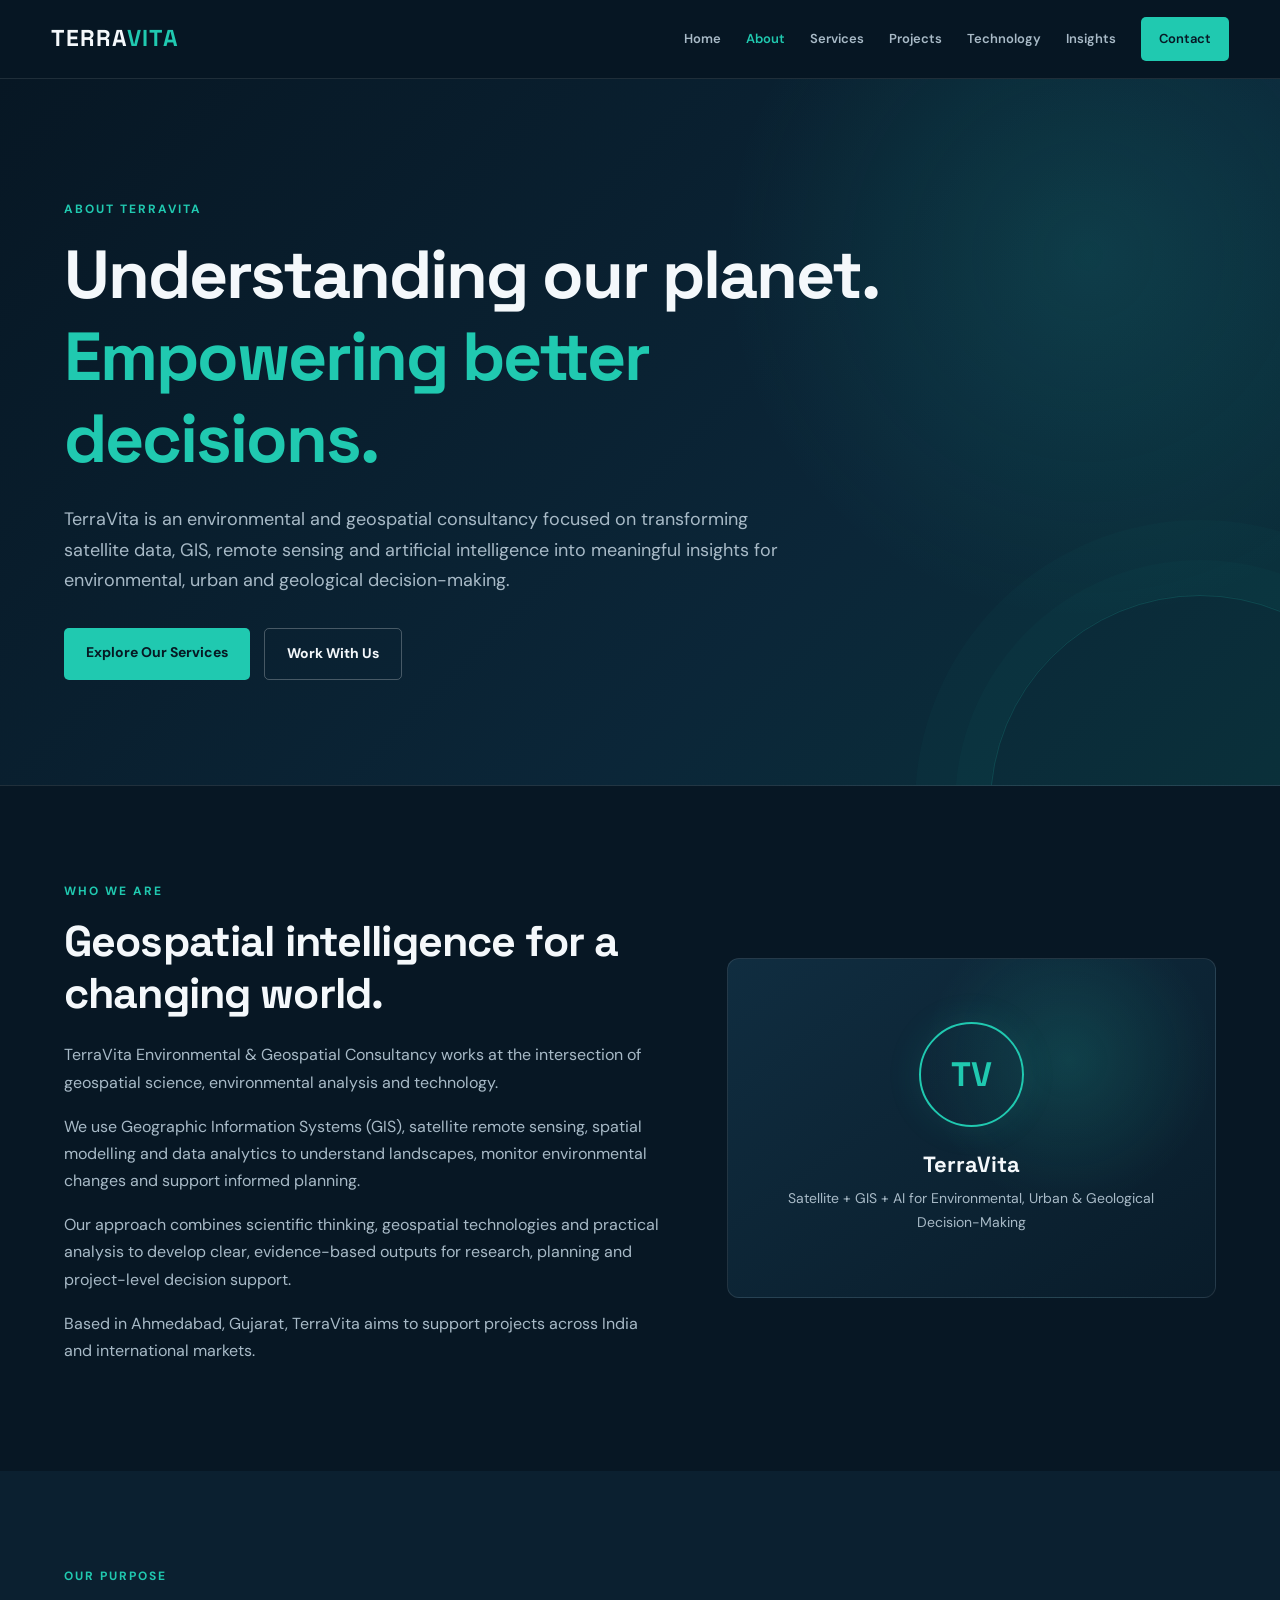
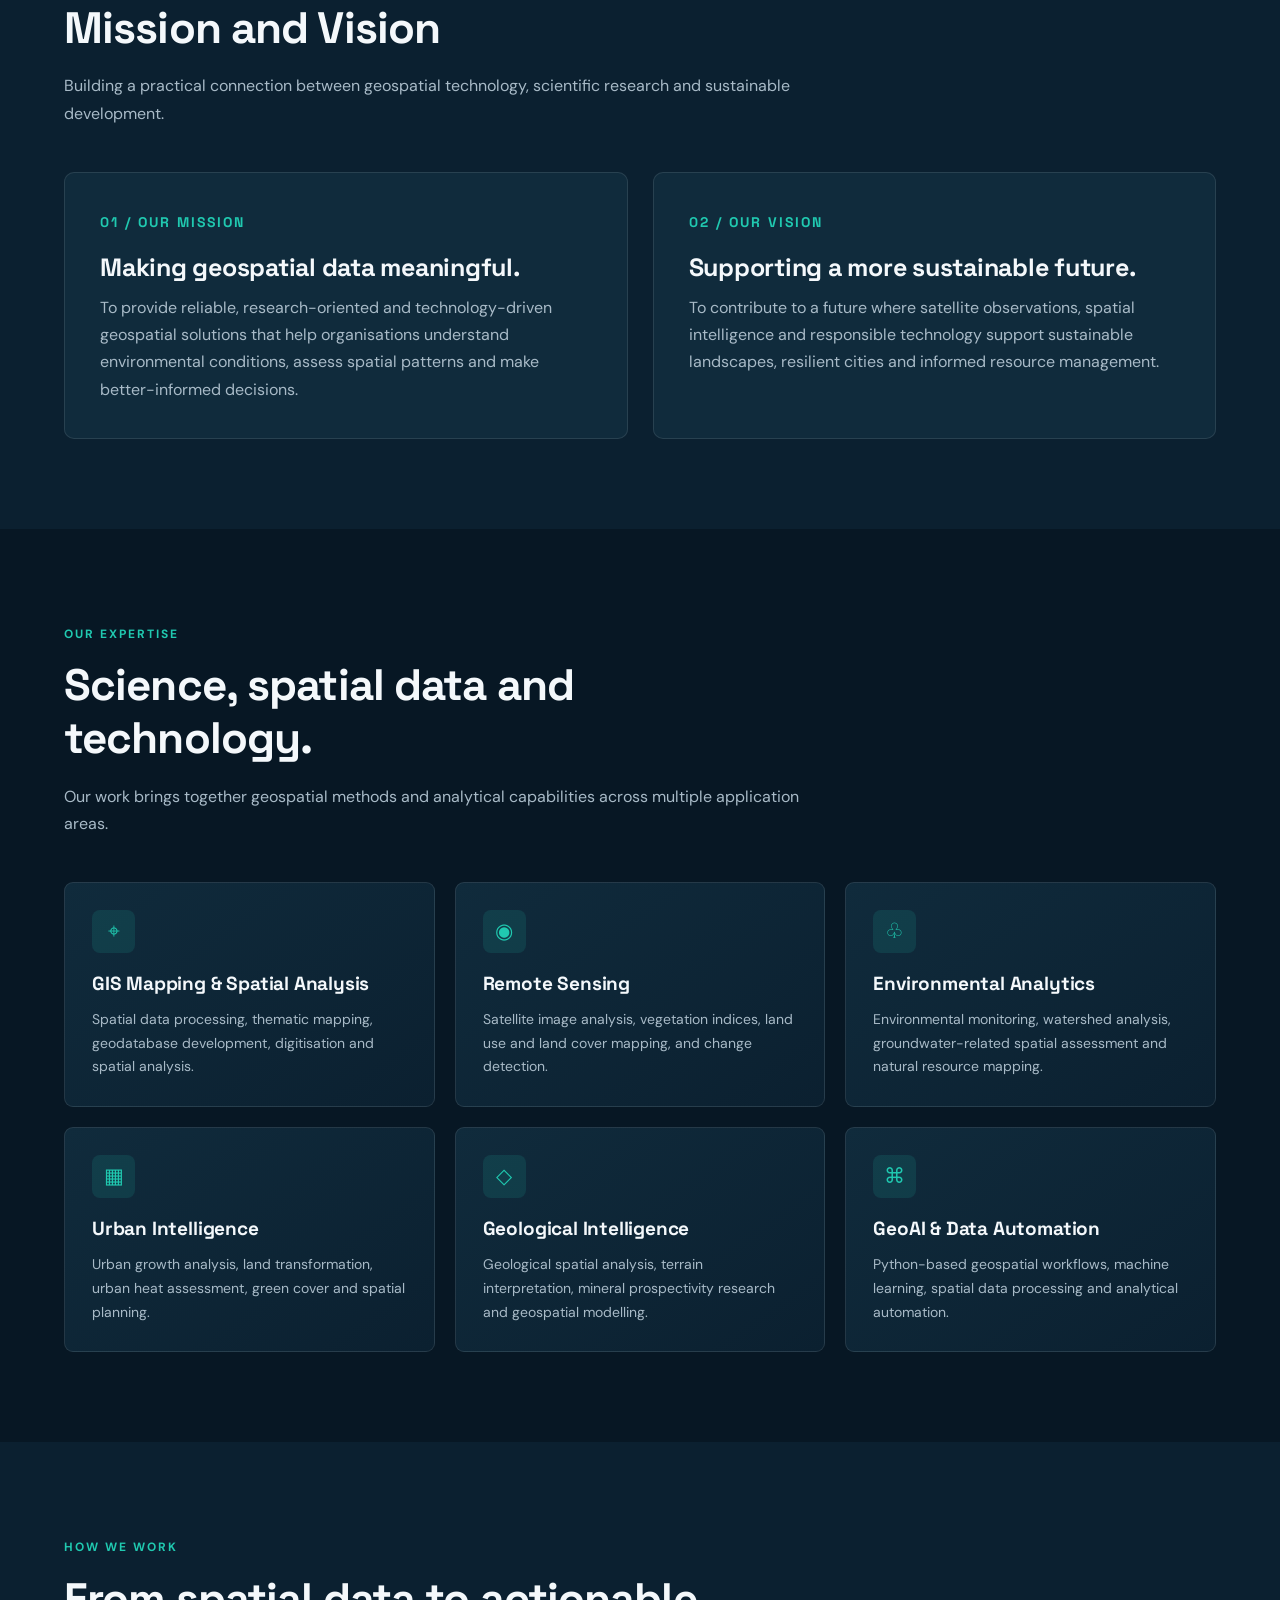
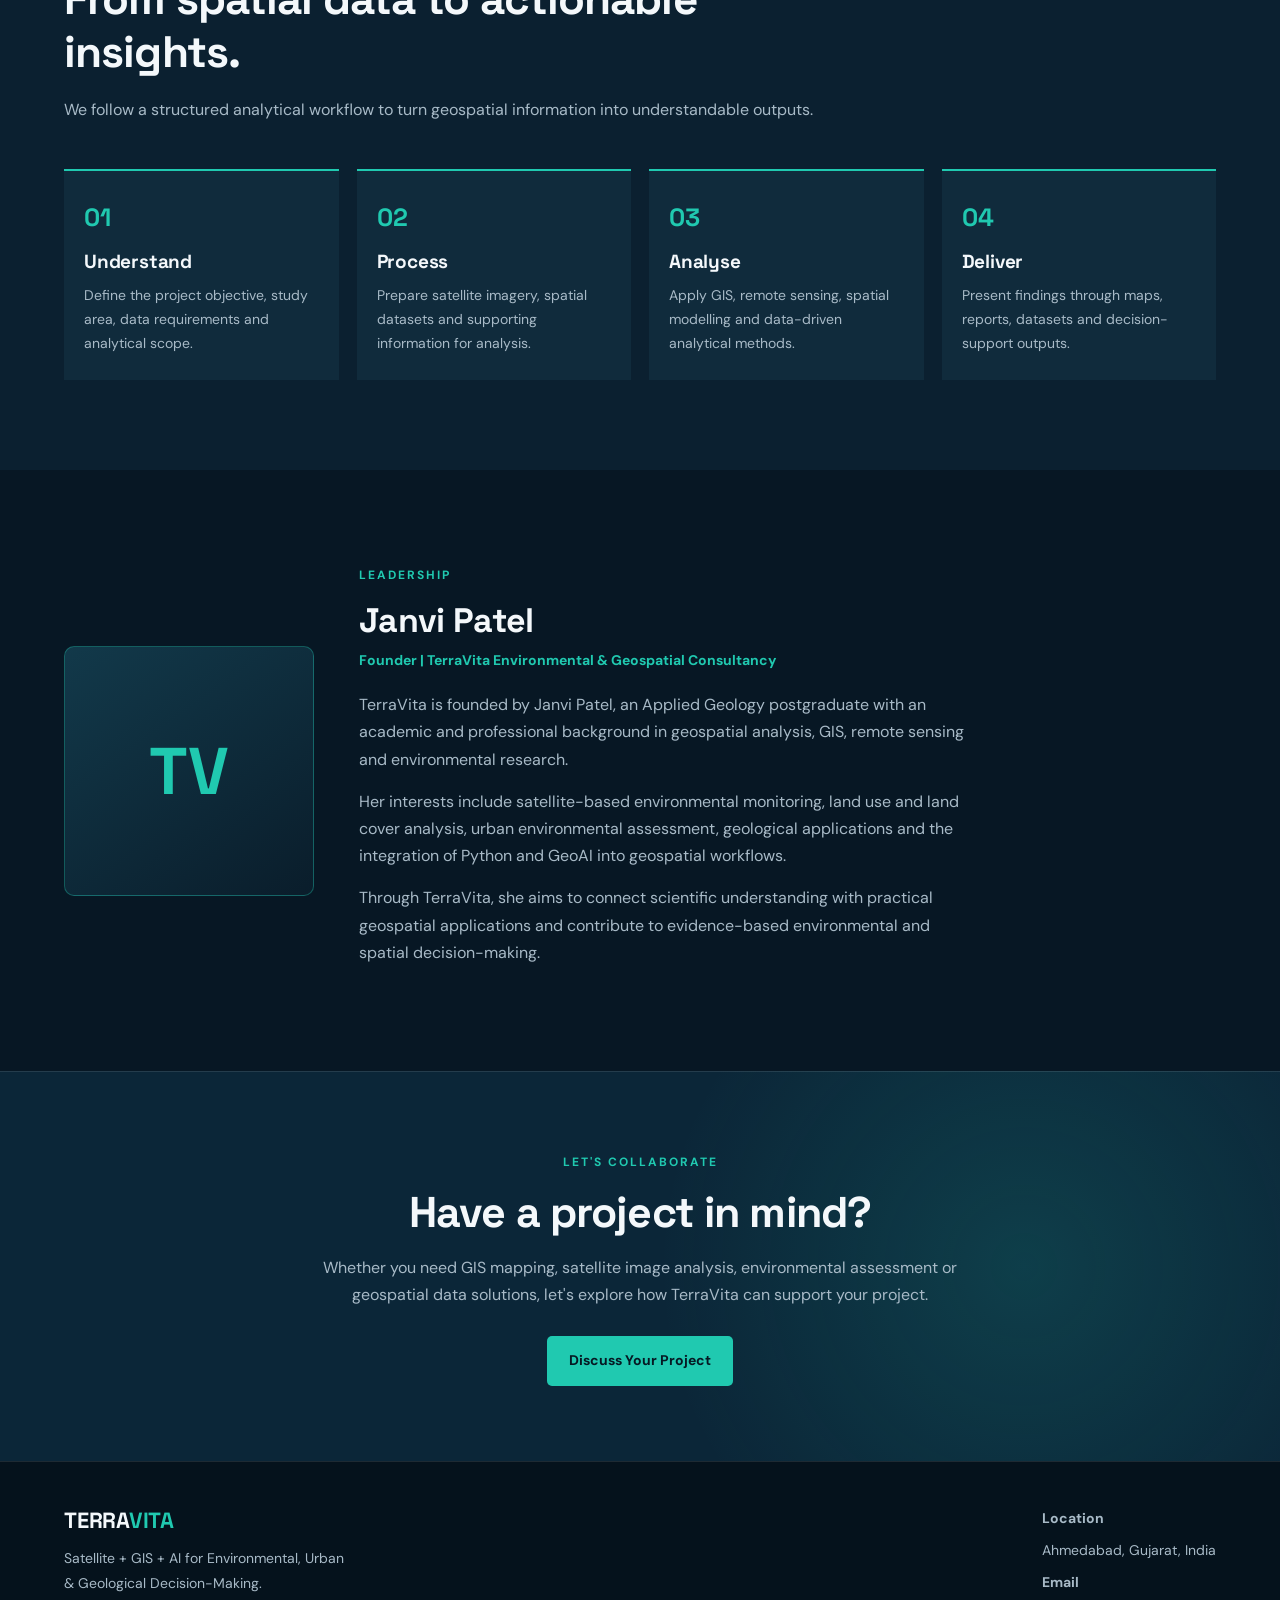
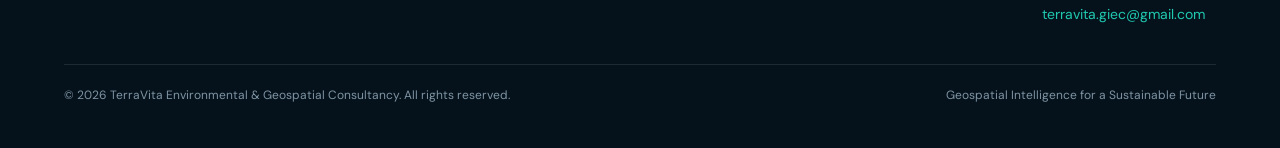
==== commit 021688f3: "Update about.html" ====
--- a/about.html
+++ b/about.html
@@ -4,127 +4,169 @@
 <head>
   <meta charset="UTF-8">
   <meta name="viewport" content="width=device-width, initial-scale=1.0">
+
   <meta name="theme-color" content="#071724">
-
-  <meta name="description" content="Explore TerraVita's GIS mapping, remote sensing, environmental analytics, urban intelligence, geological analysis and GeoAI services.">
-
-  <title>Our Services | TerraVita Geospatial Consultancy</title>
+  <meta name="description" content="Learn about TerraVita Environmental & Geospatial Consultancy, our mission, expertise and approach to GIS, remote sensing, environmental analytics and GeoAI.">
+
+  <title>About Us | TerraVita Geospatial Consultancy</title>
+
+  <link rel="icon" type="image/png" href="images/favicon.png">
+  <link rel="stylesheet" href="css/style.css">
 
   <link rel="preconnect" href="https://fonts.googleapis.com">
   <link rel="preconnect" href="https://fonts.gstatic.com" crossorigin>
-
-  <link href="https://fonts.googleapis.com/css2?family=DM+Sans:wght@400;500;600;700;800&family=Space+Grotesk:wght@400;500;600;700&display=swap" rel="stylesheet">
-
-  <link rel="icon" href="images/favicon.png">
-  <link rel="stylesheet" href="css/style.css">
+  <link href="https://fonts.googleapis.com/css2?family=DM+Sans:wght@400;500;600;700&family=Space+Grotesk:wght@400;500;600;700&display=swap" rel="stylesheet">
 
   <style>
-    /* =====================================
+    /* ======================================
        TERRAVITA ABOUT PAGE
-    ===================================== */
-
-    .tv-about-page {
-      background: #07131f;
-      color: #e8f0f5;
-      overflow: hidden;
-    }
-
-    .tv-about-page * {
+       ====================================== */
+
+    :root {
+      --tv-bg: #071724;
+      --tv-bg-light: #0b2030;
+      --tv-card: #102b3c;
+      --tv-teal: #20c9b0;
+      --tv-teal-light: #65e3ce;
+      --tv-white: #f4f8fb;
+      --tv-muted: #a8bac7;
+      --tv-border: rgba(255,255,255,0.10);
+    }
+
+    * {
       box-sizing: border-box;
     }
 
-    .tv-about-page .container {
-      width: min(1160px, 90%);
-      margin: auto;
+    html {
+      scroll-behavior: smooth;
+    }
+
+    body.tv-about-page {
+      margin: 0;
+      background: var(--tv-bg);
+      color: var(--tv-white);
+      font-family: 'DM Sans', sans-serif;
+      line-height: 1.7;
     }
 
     .tv-about-page h1,
     .tv-about-page h2,
-    .tv-about-page h3 {
-      font-family: "Space Grotesk", sans-serif;
-      color: #f4f8fb;
-    }
-
-    .tv-about-page p {
-      color: #aabac7;
-      line-height: 1.8;
-    }
-
-    .tv-about-page a {
-      text-decoration: none;
-    }
-
-    .tv-about-page .tv-eyebrow {
+    .tv-about-page h3,
+    .tv-about-page h4 {
+      font-family: 'Space Grotesk', sans-serif;
+      line-height: 1.2;
+    }
+
+    .tv-container {
+      width: min(1160px, 90%);
+      margin: 0 auto;
+    }
+
+    .tv-section {
+      padding: 90px 0;
+    }
+
+    .tv-eyebrow {
       display: inline-block;
-      color: #35d6c1;
+      color: var(--tv-teal);
       font-size: 12px;
       font-weight: 700;
       letter-spacing: 2px;
       text-transform: uppercase;
-      margin-bottom: 18px;
+      margin-bottom: 15px;
+    }
+
+    .tv-section-heading {
+      max-width: 760px;
+      margin-bottom: 45px;
+    }
+
+    .tv-section-heading h2 {
+      font-size: clamp(30px, 4vw, 44px);
+      margin: 0 0 18px;
+    }
+
+    .tv-section-heading p {
+      color: var(--tv-muted);
+      font-size: 16px;
+      margin: 0;
     }
 
     /* NAVIGATION */
 
     .tv-about-nav {
-      border-bottom: 1px solid rgba(255,255,255,.08);
-      background: rgba(7,19,31,.96);
-    }
-
-    .tv-about-nav-inner {
-      min-height: 76px;
+      position: sticky;
+      top: 0;
+      z-index: 1000;
+      background: rgba(7,23,36,0.94);
+      backdrop-filter: blur(14px);
+      border-bottom: 1px solid var(--tv-border);
+    }
+
+    .tv-nav-inner {
+      width: min(1200px, 92%);
+      min-height: 78px;
+      margin: auto;
       display: flex;
       align-items: center;
       justify-content: space-between;
       gap: 25px;
     }
 
-    .tv-about-logo {
-      font-family: "Space Grotesk", sans-serif;
+    .tv-brand {
+      color: var(--tv-white);
+      text-decoration: none;
+      font-family: 'Space Grotesk', sans-serif;
       font-size: 23px;
       font-weight: 700;
-      color: #f4f8fb;
-      letter-spacing: -.8px;
-    }
-
-    .tv-about-logo span {
-      color: #35d6c1;
-    }
-
-    .tv-about-links {
+      letter-spacing: 1px;
+    }
+
+    .tv-brand span {
+      color: var(--tv-teal);
+    }
+
+    .tv-nav-links {
       display: flex;
       align-items: center;
       gap: 25px;
-      flex-wrap: wrap;
-    }
-
-    .tv-about-links a {
+    }
+
+    .tv-nav-links a {
+      color: var(--tv-muted);
+      text-decoration: none;
       font-size: 13px;
       font-weight: 600;
-      color: #b7c6d1;
-      transition: .25s ease;
-    }
-
-    .tv-about-links a:hover,
-    .tv-about-links a.active {
-      color: #35d6c1;
-    }
-
-    .tv-about-links .tv-nav-contact {
+      transition: 0.3s;
+    }
+
+    .tv-nav-links a:hover,
+    .tv-nav-links a.active {
+      color: var(--tv-teal);
+    }
+
+    .tv-nav-links .tv-nav-contact {
+      color: var(--tv-bg);
+      background: var(--tv-teal);
       padding: 11px 18px;
-      border: 1px solid rgba(53,214,193,.5);
-      border-radius: 6px;
-      color: #35d6c1;
+      border-radius: 5px;
+    }
+
+    .tv-nav-links .tv-nav-contact:hover {
+      color: var(--tv-bg);
+      background: var(--tv-teal-light);
     }
 
     /* HERO */
 
     .tv-about-hero {
       position: relative;
+      overflow: hidden;
       padding: 115px 0 105px;
       background:
-        radial-gradient(circle at 85% 30%, rgba(22,157,145,.17), transparent 35%),
-        linear-gradient(135deg, #07131f 0%, #0a202c 100%);
+        radial-gradient(circle at 85% 25%, rgba(32,201,176,0.14), transparent 30%),
+        linear-gradient(135deg, #071724 0%, #0b2638 65%, #0a303a 100%);
+      border-bottom: 1px solid var(--tv-border);
     }
 
     .tv-about-hero::after {
@@ -132,470 +174,404 @@
       position: absolute;
       width: 420px;
       height: 420px;
-      right: -140px;
-      bottom: -210px;
-      border: 1px solid rgba(53,214,193,.12);
+      right: -130px;
+      bottom: -230px;
+      border: 1px solid rgba(32,201,176,0.18);
       border-radius: 50%;
       box-shadow:
-        0 0 0 45px rgba(53,214,193,.025),
-        0 0 0 90px rgba(53,214,193,.02);
-      pointer-events: none;
-    }
-
-    .tv-about-hero-content {
-      max-width: 850px;
+        0 0 0 35px rgba(32,201,176,0.025),
+        0 0 0 75px rgba(32,201,176,0.025);
+    }
+
+    .tv-hero-content {
       position: relative;
       z-index: 1;
+      max-width: 850px;
     }
 
     .tv-about-hero h1 {
-      font-size: clamp(42px, 6vw, 72px);
-      line-height: 1.08;
-      letter-spacing: -2.8px;
+      font-size: clamp(42px, 6vw, 68px);
+      letter-spacing: -2px;
       margin: 0 0 25px;
     }
 
     .tv-about-hero h1 span {
-      color: #35d6c1;
+      color: var(--tv-teal);
     }
 
     .tv-about-hero p {
       max-width: 720px;
-      font-size: 17px;
-      margin-bottom: 32px;
-    }
-
-    .tv-about-buttons {
+      color: var(--tv-muted);
+      font-size: 18px;
+      margin: 0 0 32px;
+    }
+
+    .tv-hero-actions {
       display: flex;
+      flex-wrap: wrap;
       gap: 14px;
-      flex-wrap: wrap;
-    }
-
-    .tv-about-btn {
-      display: inline-flex;
-      align-items: center;
-      justify-content: center;
-      padding: 14px 23px;
-      border-radius: 6px;
+    }
+
+    .tv-btn {
+      display: inline-block;
+      padding: 13px 22px;
+      border-radius: 5px;
       font-size: 14px;
       font-weight: 700;
-      transition: .25s ease;
-    }
-
-    .tv-about-btn.primary {
-      background: #35d6c1;
-      color: #06151e;
-    }
-
-    .tv-about-btn.primary:hover {
-      background: #69e7d6;
+      text-decoration: none;
+      transition: 0.3s;
+    }
+
+    .tv-btn-primary {
+      background: var(--tv-teal);
+      color: #061923;
+    }
+
+    .tv-btn-primary:hover {
+      background: var(--tv-teal-light);
       transform: translateY(-2px);
     }
 
-    .tv-about-btn.secondary {
-      color: #d9e5eb;
-      border: 1px solid rgba(255,255,255,.2);
-    }
-
-    .tv-about-btn.secondary:hover {
-      border-color: #35d6c1;
-      color: #35d6c1;
-    }
-
-    /* INTRO */
-
-    .tv-about-intro {
-      padding: 95px 0;
-    }
-
-    .tv-about-intro-grid {
+    .tv-btn-outline {
+      border: 1px solid rgba(255,255,255,0.25);
+      color: var(--tv-white);
+    }
+
+    .tv-btn-outline:hover {
+      border-color: var(--tv-teal);
+      color: var(--tv-teal);
+    }
+
+    /* WHO WE ARE */
+
+    .tv-who-grid {
       display: grid;
-      grid-template-columns: 1fr 1fr;
+      grid-template-columns: 1.1fr 0.9fr;
       gap: 65px;
       align-items: center;
     }
 
-    .tv-about-intro h2 {
+    .tv-who-content h2 {
       font-size: clamp(30px, 4vw, 43px);
-      line-height: 1.2;
-      letter-spacing: -1.4px;
-      margin: 0 0 23px;
-    }
-
-    .tv-about-intro h2 span {
-      color: #35d6c1;
-    }
-
-    .tv-about-intro p {
-      font-size: 15px;
-      margin-bottom: 17px;
-    }
-
-    .tv-about-visual {
-      min-height: 360px;
-      position: relative;
-      border-radius: 16px;
-      border: 1px solid rgba(53,214,193,.2);
+      margin: 0 0 22px;
+    }
+
+    .tv-who-content p {
+      color: var(--tv-muted);
+      margin: 0 0 17px;
+    }
+
+    .tv-who-visual {
+      min-height: 340px;
+      border: 1px solid var(--tv-border);
+      border-radius: 12px;
+      padding: 35px;
       background:
-        linear-gradient(rgba(53,214,193,.055) 1px, transparent 1px),
-        linear-gradient(90deg, rgba(53,214,193,.055) 1px, transparent 1px),
-        radial-gradient(circle at 50% 50%, rgba(31,170,155,.2), transparent 55%),
-        #0b202c;
-      background-size: 35px 35px, 35px 35px, auto, auto;
+        radial-gradient(circle at 70% 30%, rgba(32,201,176,0.17), transparent 35%),
+        linear-gradient(145deg, #102d40, #091c2a);
+      display: flex;
+      flex-direction: column;
+      justify-content: center;
+      align-items: center;
+      text-align: center;
+    }
+
+    .tv-visual-mark {
+      width: 105px;
+      height: 105px;
+      border: 2px solid var(--tv-teal);
+      border-radius: 50%;
       display: flex;
       align-items: center;
       justify-content: center;
-      overflow: hidden;
-    }
-
-    .tv-about-visual::before,
-    .tv-about-visual::after {
-      content: "";
-      position: absolute;
-      width: 220px;
-      height: 220px;
-      border: 1px solid rgba(53,214,193,.35);
-      border-radius: 50%;
-    }
-
-    .tv-about-visual::after {
-      width: 300px;
-      height: 300px;
-      border-color: rgba(53,214,193,.13);
-    }
-
-    .tv-about-globe {
-      width: 155px;
-      height: 155px;
-      border: 2px solid #35d6c1;
-      border-radius: 50%;
-      background:
-        linear-gradient(90deg, transparent 48%, rgba(53,214,193,.5) 49%, rgba(53,214,193,.5) 51%, transparent 52%),
-        linear-gradient(0deg, transparent 48%, rgba(53,214,193,.5) 49%, rgba(53,214,193,.5) 51%, transparent 52%),
-        radial-gradient(circle, rgba(53,214,193,.22), rgba(53,214,193,.03));
-      box-shadow: 0 0 45px rgba(53,214,193,.16);
-      position: relative;
-      z-index: 1;
-    }
-
-    .tv-about-globe::before {
-      content: "";
-      position: absolute;
-      inset: 0 32px;
-      border: 1px solid rgba(53,214,193,.5);
-      border-radius: 50%;
-    }
-
-    .tv-about-globe::after {
-      content: "";
-      position: absolute;
-      inset: 32px 0;
-      border: 1px solid rgba(53,214,193,.5);
-      border-radius: 50%;
-    }
-
-    .tv-about-visual-label {
-      position: absolute;
-      bottom: 22px;
-      left: 22px;
-      color: #8ce9dc;
-      font-size: 11px;
+      color: var(--tv-teal);
+      font-family: 'Space Grotesk', sans-serif;
+      font-size: 34px;
+      font-weight: 700;
+      margin-bottom: 24px;
+      box-shadow: 0 0 35px rgba(32,201,176,0.12);
+    }
+
+    .tv-who-visual h3 {
+      font-size: 22px;
+      margin: 0 0 10px;
+    }
+
+    .tv-who-visual p {
+      color: var(--tv-muted);
+      font-size: 14px;
+      margin: 0;
+    }
+
+    /* MISSION AND VISION */
+
+    .tv-mission-section {
+      background: var(--tv-bg-light);
+    }
+
+    .tv-mission-grid {
+      display: grid;
+      grid-template-columns: repeat(2, 1fr);
+      gap: 25px;
+    }
+
+    .tv-mission-card {
+      padding: 35px;
+      border: 1px solid var(--tv-border);
+      border-radius: 10px;
+      background: var(--tv-card);
+      transition: 0.3s;
+    }
+
+    .tv-mission-card:hover {
+      border-color: rgba(32,201,176,0.55);
+      transform: translateY(-4px);
+    }
+
+    .tv-card-number {
+      color: var(--tv-teal);
+      font-family: 'Space Grotesk', sans-serif;
+      font-size: 14px;
       font-weight: 700;
       letter-spacing: 2px;
     }
 
-    /* MISSION AND VISION */
-
-    .tv-about-purpose {
-      padding: 85px 0;
-      background: #0a1b28;
-      border-top: 1px solid rgba(255,255,255,.05);
-      border-bottom: 1px solid rgba(255,255,255,.05);
-    }
-
-    .tv-about-section-heading {
-      max-width: 700px;
-      margin-bottom: 45px;
-    }
-
-    .tv-about-section-heading h2 {
-      font-size: clamp(30px, 4vw, 42px);
-      line-height: 1.2;
-      letter-spacing: -1.3px;
-      margin: 0 0 15px;
-    }
-
-    .tv-about-section-heading h2 span {
-      color: #35d6c1;
-    }
-
-    .tv-about-purpose-grid {
+    .tv-mission-card h3 {
+      font-size: 25px;
+      margin: 17px 0 12px;
+    }
+
+    .tv-mission-card p {
+      color: var(--tv-muted);
+      margin: 0;
+    }
+
+    /* EXPERTISE */
+
+    .tv-expertise-grid {
       display: grid;
-      grid-template-columns: repeat(2, 1fr);
-      gap: 22px;
-    }
-
-    .tv-about-purpose-card {
-      padding: 34px;
-      background: #0d2633;
-      border: 1px solid rgba(53,214,193,.15);
-      border-radius: 12px;
-    }
-
-    .tv-about-icon {
-      width: 48px;
-      height: 48px;
-      border-radius: 10px;
-      background: rgba(53,214,193,.1);
-      border: 1px solid rgba(53,214,193,.2);
+      grid-template-columns: repeat(3, 1fr);
+      gap: 20px;
+    }
+
+    .tv-expertise-card {
+      padding: 27px;
+      min-height: 220px;
+      border: 1px solid var(--tv-border);
+      border-radius: 9px;
+      background: linear-gradient(145deg, #102b3c, #0b2030);
+      transition: 0.3s;
+    }
+
+    .tv-expertise-card:hover {
+      border-color: var(--tv-teal);
+      transform: translateY(-4px);
+    }
+
+    .tv-expertise-icon {
+      width: 43px;
+      height: 43px;
+      border-radius: 8px;
+      background: rgba(32,201,176,0.12);
+      color: var(--tv-teal);
       display: flex;
       align-items: center;
       justify-content: center;
-      color: #35d6c1;
-      font-size: 22px;
-      margin-bottom: 22px;
-    }
-
-    .tv-about-purpose-card h3 {
-      font-size: 23px;
-      margin: 0 0 13px;
-    }
-
-    .tv-about-purpose-card p {
+      font-size: 21px;
+      margin-bottom: 20px;
+    }
+
+    .tv-expertise-card h3 {
+      font-size: 19px;
+      margin: 0 0 12px;
+    }
+
+    .tv-expertise-card p {
+      color: var(--tv-muted);
       font-size: 14px;
       margin: 0;
     }
 
-    /* EXPERTISE */
-
-    .tv-about-expertise {
-      padding: 95px 0;
-    }
-
-    .tv-about-expertise-grid {
-      display: grid;
-      grid-template-columns: repeat(3, 1fr);
-      gap: 18px;
-    }
-
-    .tv-about-expertise-card {
-      padding: 27px 24px;
-      border: 1px solid rgba(255,255,255,.09);
-      background: rgba(255,255,255,.025);
-      border-radius: 10px;
-      transition: .25s ease;
-    }
-
-    .tv-about-expertise-card:hover {
-      border-color: rgba(53,214,193,.45);
-      transform: translateY(-4px);
-      background: rgba(53,214,193,.045);
-    }
-
-    .tv-about-expertise-card .number {
-      color: #35d6c1;
-      font-family: "Space Grotesk", sans-serif;
-      font-size: 13px;
-      font-weight: 700;
-      margin-bottom: 19px;
-      display: block;
-    }
-
-    .tv-about-expertise-card h3 {
-      font-size: 18px;
-      margin: 0 0 12px;
-    }
-
-    .tv-about-expertise-card p {
-      font-size: 13px;
-      margin: 0;
-    }
-
     /* APPROACH */
 
-    .tv-about-approach {
-      padding: 90px 0;
-      background: #0a1b28;
-    }
-
-    .tv-about-steps {
+    .tv-approach-section {
+      background: var(--tv-bg-light);
+    }
+
+    .tv-approach-grid {
       display: grid;
       grid-template-columns: repeat(4, 1fr);
       gap: 18px;
-      margin-top: 40px;
-    }
-
-    .tv-about-step {
-      position: relative;
+    }
+
+    .tv-approach-step {
       padding: 25px 20px;
-      border-top: 2px solid #35d6c1;
-      background: #0d2633;
-      border-radius: 0 0 9px 9px;
-    }
-
-    .tv-about-step span {
-      display: block;
-      font-family: "Space Grotesk", sans-serif;
-      font-size: 29px;
+      border-top: 2px solid var(--tv-teal);
+      background: var(--tv-card);
+    }
+
+    .tv-approach-step span {
+      color: var(--tv-teal);
+      font-family: 'Space Grotesk', sans-serif;
+      font-size: 25px;
       font-weight: 700;
-      color: rgba(53,214,193,.45);
-      margin-bottom: 16px;
-    }
-
-    .tv-about-step h3 {
-      font-size: 17px;
-      margin: 0 0 10px;
-    }
-
-    .tv-about-step p {
-      font-size: 13px;
+    }
+
+    .tv-approach-step h3 {
+      font-size: 19px;
+      margin: 13px 0 10px;
+    }
+
+    .tv-approach-step p {
+      color: var(--tv-muted);
+      font-size: 14px;
       margin: 0;
     }
 
     /* FOUNDER */
 
-    .tv-about-founder {
-      padding: 95px 0;
-    }
-
-    .tv-about-founder-box {
+    .tv-founder-grid {
       display: grid;
-      grid-template-columns: .8fr 1.5fr;
+      grid-template-columns: 250px 1fr;
       gap: 45px;
       align-items: center;
-      padding: 42px;
-      background: linear-gradient(120deg, #0d2633, #0a1b28);
-      border: 1px solid rgba(53,214,193,.17);
-      border-radius: 14px;
-    }
-
-    .tv-about-founder-mark {
-      min-height: 245px;
+      max-width: 900px;
+    }
+
+    .tv-founder-mark {
+      height: 250px;
       border-radius: 10px;
+      border: 1px solid rgba(32,201,176,0.35);
+      background: linear-gradient(145deg, #12394a, #0a1d2b);
       display: flex;
       align-items: center;
       justify-content: center;
+      color: var(--tv-teal);
+      font-family: 'Space Grotesk', sans-serif;
+      font-size: 66px;
+      font-weight: 700;
+    }
+
+    .tv-founder-content h2 {
+      font-size: 34px;
+      margin: 0 0 8px;
+    }
+
+    .tv-founder-role {
+      color: var(--tv-teal);
+      font-weight: 700;
+      font-size: 14px;
+      margin-bottom: 18px;
+    }
+
+    .tv-founder-content p {
+      color: var(--tv-muted);
+      margin: 0 0 15px;
+    }
+
+    /* CTA */
+
+    .tv-about-cta {
+      padding: 75px 0;
       background:
-        radial-gradient(circle, rgba(53,214,193,.15), transparent 65%),
-        #102d38;
-      border: 1px solid rgba(53,214,193,.16);
-      color: #35d6c1;
-      font-family: "Space Grotesk", sans-serif;
-      font-size: 56px;
-      font-weight: 700;
-      letter-spacing: -4px;
-    }
-
-    .tv-about-founder-content h2 {
-      font-size: 32px;
-      margin: 0 0 7px;
-    }
-
-    .tv-about-founder-content .role {
-      color: #35d6c1;
-      font-size: 13px;
-      font-weight: 700;
-      letter-spacing: 1px;
-      text-transform: uppercase;
-      margin-bottom: 20px;
-    }
-
-    .tv-about-founder-content p {
-      font-size: 14px;
-      margin-bottom: 14px;
-    }
-
-    /* CTA */
-
-    .tv-about-cta {
-      padding: 80px 0;
+        radial-gradient(circle at 80% 50%, rgba(32,201,176,0.15), transparent 35%),
+        #0b2638;
+      border-top: 1px solid var(--tv-border);
       text-align: center;
-      background:
-        radial-gradient(circle at 50% 100%, rgba(53,214,193,.13), transparent 55%),
-        #0a1b28;
-      border-top: 1px solid rgba(255,255,255,.06);
     }
 
     .tv-about-cta h2 {
       font-size: clamp(30px, 4vw, 43px);
-      line-height: 1.2;
-      margin: 0 0 18px;
-    }
-
-    .tv-about-cta h2 span {
-      color: #35d6c1;
+      margin: 0 0 15px;
     }
 
     .tv-about-cta p {
+      color: var(--tv-muted);
       max-width: 650px;
       margin: 0 auto 28px;
-      font-size: 15px;
     }
 
     /* FOOTER */
 
     .tv-about-footer {
-      padding: 28px 0;
-      border-top: 1px solid rgba(255,255,255,.07);
-      background: #06111b;
-    }
-
-    .tv-about-footer-inner {
+      padding: 45px 0 22px;
+      background: #05121c;
+      border-top: 1px solid var(--tv-border);
+    }
+
+    .tv-footer-main {
       display: flex;
       justify-content: space-between;
-      align-items: center;
-      gap: 18px;
-      flex-wrap: wrap;
-    }
-
-    .tv-about-footer p {
+      gap: 35px;
+      padding-bottom: 30px;
+    }
+
+    .tv-footer-brand {
+      max-width: 390px;
+    }
+
+    .tv-footer-brand h3 {
+      font-size: 22px;
+      margin: 0 0 12px;
+    }
+
+    .tv-footer-brand h3 span {
+      color: var(--tv-teal);
+    }
+
+    .tv-footer-brand p,
+    .tv-footer-contact p {
+      color: var(--tv-muted);
+      font-size: 14px;
+      margin: 0 0 8px;
+    }
+
+    .tv-footer-contact a {
+      color: var(--tv-teal);
+      text-decoration: none;
+    }
+
+    .tv-footer-bottom {
+      padding-top: 20px;
+      border-top: 1px solid var(--tv-border);
+      color: #7f94a3;
       font-size: 12px;
-      margin: 0;
-    }
-
-    .tv-about-footer a {
-      color: #35d6c1;
-      font-size: 12px;
+      display: flex;
+      justify-content: space-between;
+      gap: 15px;
     }
 
     /* RESPONSIVE */
 
     @media (max-width: 900px) {
-      .tv-about-intro-grid {
+      .tv-nav-inner {
+        flex-direction: column;
+        padding: 17px 0;
+      }
+
+      .tv-nav-links {
+        justify-content: center;
+        flex-wrap: wrap;
+        gap: 15px;
+      }
+
+      .tv-who-grid {
         grid-template-columns: 1fr;
         gap: 35px;
       }
 
-      .tv-about-expertise-grid {
+      .tv-expertise-grid {
         grid-template-columns: repeat(2, 1fr);
       }
 
-      .tv-about-steps {
+      .tv-approach-grid {
         grid-template-columns: repeat(2, 1fr);
       }
-
-      .tv-about-founder-box {
-        grid-template-columns: 1fr;
-      }
-
-      .tv-about-founder-mark {
-        min-height: 180px;
-      }
-    }
-
-    @media (max-width: 650px) {
-      .tv-about-nav-inner {
-        padding: 17px 0;
-        align-items: flex-start;
-        flex-direction: column;
-      }
-
-      .tv-about-links {
-        gap: 13px 18px;
-      }
-
-      .tv-about-links a {
-        font-size: 12px;
+    }
+
+    @media (max-width: 600px) {
+      .tv-section {
+        padding: 65px 0;
       }
 
       .tv-about-hero {
@@ -603,33 +579,35 @@
       }
 
       .tv-about-hero h1 {
-        letter-spacing: -1.7px;
-      }
-
-      .tv-about-purpose-grid,
-      .tv-about-expertise-grid,
-      .tv-about-steps {
+        letter-spacing: -1px;
+      }
+
+      .tv-nav-links {
+        gap: 11px;
+      }
+
+      .tv-nav-links a {
+        font-size: 11px;
+      }
+
+      .tv-mission-grid,
+      .tv-expertise-grid,
+      .tv-approach-grid {
         grid-template-columns: 1fr;
       }
 
-      .tv-about-intro,
-      .tv-about-expertise,
-      .tv-about-founder {
-        padding: 70px 0;
-      }
-
-      .tv-about-purpose,
-      .tv-about-approach {
-        padding: 70px 0;
-      }
-
-      .tv-about-founder-box {
-        padding: 23px;
-      }
-
-      .tv-about-footer-inner {
+      .tv-founder-grid {
+        grid-template-columns: 1fr;
+        gap: 25px;
+      }
+
+      .tv-founder-mark {
+        height: 190px;
+      }
+
+      .tv-footer-main,
+      .tv-footer-bottom {
         flex-direction: column;
-        align-items: flex-start;
       }
     }
   </style>
@@ -637,15 +615,18 @@
 
 <body class="tv-about-page">
 
-  <!-- NAVIGATION -->
+  <!-- ======================================
+       NAVIGATION
+       ====================================== -->
+
   <header class="tv-about-nav">
-    <div class="container tv-about-nav-inner">
-
-      <a href="index.html" class="tv-about-logo">
-        Terra<span>Vita</span>
+    <div class="tv-nav-inner">
+
+      <a href="index.html" class="tv-brand">
+        TERRA<span>VITA</span>
       </a>
 
-      <nav class="tv-about-links" aria-label="Main navigation">
+      <nav class="tv-nav-links">
         <a href="index.html">Home</a>
         <a href="about.html" class="active">About</a>
         <a href="services.html">Services</a>
@@ -659,388 +640,464 @@
   </header>
 
 
-  <main>
-
-    <!-- HERO -->
-    <section class="tv-about-hero">
-      <div class="container">
-
-        <div class="tv-about-hero-content">
+  <!-- ======================================
+       ABOUT HERO
+       ====================================== -->
+
+  <section class="tv-about-hero">
+    <div class="tv-container">
+
+      <div class="tv-hero-content">
+
+        <span class="tv-eyebrow">
+          ABOUT TERRAVITA
+        </span>
+
+        <h1>
+          Understanding our planet.
+          <span>Empowering better decisions.</span>
+        </h1>
+
+        <p>
+          TerraVita is an environmental and geospatial consultancy
+          focused on transforming satellite data, GIS, remote sensing
+          and artificial intelligence into meaningful insights for
+          environmental, urban and geological decision-making.
+        </p>
+
+        <div class="tv-hero-actions">
+          <a href="services.html" class="tv-btn tv-btn-primary">
+            Explore Our Services
+          </a>
+
+          <a href="contact.html" class="tv-btn tv-btn-outline">
+            Work With Us
+          </a>
+        </div>
+
+      </div>
+
+    </div>
+  </section>
+
+
+  <!-- ======================================
+       WHO WE ARE
+       ====================================== -->
+
+  <section class="tv-section">
+    <div class="tv-container">
+
+      <div class="tv-who-grid">
+
+        <div class="tv-who-content">
 
           <span class="tv-eyebrow">
-            ABOUT TERRAVITA
+            WHO WE ARE
           </span>
 
-          <h1>
-            Understanding our planet.
-            <span>Empowering better decisions.</span>
-          </h1>
-
-          <p>
-            TerraVita is an Environmental and Geospatial Consultancy
-            focused on transforming satellite data, GIS, remote sensing
-            and geospatial analytics into meaningful insights for
-            environmental, urban and geological decision-making.
-          </p>
-
-          <div class="tv-about-buttons">
-            <a href="services.html" class="tv-about-btn primary">
-              Explore Our Services
+          <h2>
+            Geospatial intelligence for a changing world.
+          </h2>
+
+          <p>
+            TerraVita Environmental & Geospatial Consultancy works
+            at the intersection of geospatial science, environmental
+            analysis and technology.
+          </p>
+
+          <p>
+            We use Geographic Information Systems (GIS), satellite
+            remote sensing, spatial modelling and data analytics to
+            understand landscapes, monitor environmental changes and
+            support informed planning.
+          </p>
+
+          <p>
+            Our approach combines scientific thinking, geospatial
+            technologies and practical analysis to develop clear,
+            evidence-based outputs for research, planning and
+            project-level decision support.
+          </p>
+
+          <p>
+            Based in Ahmedabad, Gujarat, TerraVita aims to support
+            projects across India and international markets.
+          </p>
+
+        </div>
+
+        <div class="tv-who-visual">
+
+          <div class="tv-visual-mark">TV</div>
+
+          <h3>TerraVita</h3>
+
+          <p>
+            Satellite + GIS + AI for Environmental,
+            Urban & Geological Decision-Making
+          </p>
+
+        </div>
+
+      </div>
+
+    </div>
+  </section>
+
+
+  <!-- ======================================
+       MISSION & VISION
+       ====================================== -->
+
+  <section class="tv-section tv-mission-section">
+    <div class="tv-container">
+
+      <div class="tv-section-heading">
+
+        <span class="tv-eyebrow">
+          OUR PURPOSE
+        </span>
+
+        <h2>
+          Mission and Vision
+        </h2>
+
+        <p>
+          Building a practical connection between geospatial
+          technology, scientific research and sustainable development.
+        </p>
+
+      </div>
+
+      <div class="tv-mission-grid">
+
+        <div class="tv-mission-card">
+
+          <span class="tv-card-number">01 / OUR MISSION</span>
+
+          <h3>Making geospatial data meaningful.</h3>
+
+          <p>
+            To provide reliable, research-oriented and technology-driven
+            geospatial solutions that help organisations understand
+            environmental conditions, assess spatial patterns and
+            make better-informed decisions.
+          </p>
+
+        </div>
+
+        <div class="tv-mission-card">
+
+          <span class="tv-card-number">02 / OUR VISION</span>
+
+          <h3>Supporting a more sustainable future.</h3>
+
+          <p>
+            To contribute to a future where satellite observations,
+            spatial intelligence and responsible technology support
+            sustainable landscapes, resilient cities and informed
+            resource management.
+          </p>
+
+        </div>
+
+      </div>
+
+    </div>
+  </section>
+
+
+  <!-- ======================================
+       OUR EXPERTISE
+       ====================================== -->
+
+  <section class="tv-section">
+    <div class="tv-container">
+
+      <div class="tv-section-heading">
+
+        <span class="tv-eyebrow">
+          OUR EXPERTISE
+        </span>
+
+        <h2>
+          Science, spatial data and technology.
+        </h2>
+
+        <p>
+          Our work brings together geospatial methods and analytical
+          capabilities across multiple application areas.
+        </p>
+
+      </div>
+
+      <div class="tv-expertise-grid">
+
+        <div class="tv-expertise-card">
+          <div class="tv-expertise-icon">⌖</div>
+          <h3>GIS Mapping & Spatial Analysis</h3>
+          <p>
+            Spatial data processing, thematic mapping, geodatabase
+            development, digitisation and spatial analysis.
+          </p>
+        </div>
+
+        <div class="tv-expertise-card">
+          <div class="tv-expertise-icon">◉</div>
+          <h3>Remote Sensing</h3>
+          <p>
+            Satellite image analysis, vegetation indices, land use
+            and land cover mapping, and change detection.
+          </p>
+        </div>
+
+        <div class="tv-expertise-card">
+          <div class="tv-expertise-icon">♧</div>
+          <h3>Environmental Analytics</h3>
+          <p>
+            Environmental monitoring, watershed analysis,
+            groundwater-related spatial assessment and natural
+            resource mapping.
+          </p>
+        </div>
+
+        <div class="tv-expertise-card">
+          <div class="tv-expertise-icon">▦</div>
+          <h3>Urban Intelligence</h3>
+          <p>
+            Urban growth analysis, land transformation,
+            urban heat assessment, green cover and spatial planning.
+          </p>
+        </div>
+
+        <div class="tv-expertise-card">
+          <div class="tv-expertise-icon">◇</div>
+          <h3>Geological Intelligence</h3>
+          <p>
+            Geological spatial analysis, terrain interpretation,
+            mineral prospectivity research and geospatial modelling.
+          </p>
+        </div>
+
+        <div class="tv-expertise-card">
+          <div class="tv-expertise-icon">⌘</div>
+          <h3>GeoAI & Data Automation</h3>
+          <p>
+            Python-based geospatial workflows, machine learning,
+            spatial data processing and analytical automation.
+          </p>
+        </div>
+
+      </div>
+
+    </div>
+  </section>
+
+
+  <!-- ======================================
+       OUR APPROACH
+       ====================================== -->
+
+  <section class="tv-section tv-approach-section">
+    <div class="tv-container">
+
+      <div class="tv-section-heading">
+
+        <span class="tv-eyebrow">
+          HOW WE WORK
+        </span>
+
+        <h2>
+          From spatial data to actionable insights.
+        </h2>
+
+        <p>
+          We follow a structured analytical workflow to turn
+          geospatial information into understandable outputs.
+        </p>
+
+      </div>
+
+      <div class="tv-approach-grid">
+
+        <div class="tv-approach-step">
+          <span>01</span>
+          <h3>Understand</h3>
+          <p>
+            Define the project objective, study area, data requirements
+            and analytical scope.
+          </p>
+        </div>
+
+        <div class="tv-approach-step">
+          <span>02</span>
+          <h3>Process</h3>
+          <p>
+            Prepare satellite imagery, spatial datasets and supporting
+            information for analysis.
+          </p>
+        </div>
+
+        <div class="tv-approach-step">
+          <span>03</span>
+          <h3>Analyse</h3>
+          <p>
+            Apply GIS, remote sensing, spatial modelling and
+            data-driven analytical methods.
+          </p>
+        </div>
+
+        <div class="tv-approach-step">
+          <span>04</span>
+          <h3>Deliver</h3>
+          <p>
+            Present findings through maps, reports, datasets
+            and decision-support outputs.
+          </p>
+        </div>
+
+      </div>
+
+    </div>
+  </section>
+
+
+  <!-- ======================================
+       FOUNDER
+       ====================================== -->
+
+  <section class="tv-section">
+    <div class="tv-container">
+
+      <div class="tv-founder-grid">
+
+        <div class="tv-founder-mark">
+          TV
+        </div>
+
+        <div class="tv-founder-content">
+
+          <span class="tv-eyebrow">
+            LEADERSHIP
+          </span>
+
+          <h2>Janvi Patel</h2>
+
+          <div class="tv-founder-role">
+            Founder | TerraVita Environmental & Geospatial Consultancy
+          </div>
+
+          <p>
+            TerraVita is founded by Janvi Patel, an Applied Geology
+            postgraduate with an academic and professional background
+            in geospatial analysis, GIS, remote sensing and
+            environmental research.
+          </p>
+
+          <p>
+            Her interests include satellite-based environmental
+            monitoring, land use and land cover analysis, urban
+            environmental assessment, geological applications and
+            the integration of Python and GeoAI into geospatial
+            workflows.
+          </p>
+
+          <p>
+            Through TerraVita, she aims to connect scientific
+            understanding with practical geospatial applications
+            and contribute to evidence-based environmental
+            and spatial decision-making.
+          </p>
+
+        </div>
+
+      </div>
+
+    </div>
+  </section>
+
+
+  <!-- ======================================
+       CONTACT CTA
+       ====================================== -->
+
+  <section class="tv-about-cta">
+    <div class="tv-container">
+
+      <span class="tv-eyebrow">
+        LET'S COLLABORATE
+      </span>
+
+      <h2>
+        Have a project in mind?
+      </h2>
+
+      <p>
+        Whether you need GIS mapping, satellite image analysis,
+        environmental assessment or geospatial data solutions,
+        let's explore how TerraVita can support your project.
+      </p>
+
+      <a href="contact.html" class="tv-btn tv-btn-primary">
+        Discuss Your Project
+      </a>
+
+    </div>
+  </section>
+
+
+  <!-- ======================================
+       FOOTER
+       ====================================== -->
+
+  <footer class="tv-about-footer">
+    <div class="tv-container">
+
+      <div class="tv-footer-main">
+
+        <div class="tv-footer-brand">
+
+          <h3>TERRA<span>VITA</span></h3>
+
+          <p>
+            Satellite + GIS + AI for Environmental,
+            Urban & Geological Decision-Making.
+          </p>
+
+        </div>
+
+        <div class="tv-footer-contact">
+
+          <p><strong>Location</strong></p>
+          <p>Ahmedabad, Gujarat, India</p>
+
+          <p><strong>Email</strong></p>
+          <p>
+            <a href="mailto:terravita.giec@gmail.com">
+              terravita.giec@gmail.com
             </a>
-
-            <a href="projects.html" class="tv-about-btn secondary">
-              View Our Projects
-            </a>
-          </div>
-
-        </div>
+          </p>
+
+        </div>
+
       </div>
-    </section>
-
-
-    <!-- WHO WE ARE -->
-    <section class="tv-about-intro">
-      <div class="container">
-
-        <div class="tv-about-intro-grid">
-
-          <div>
-            <span class="tv-eyebrow">WHO WE ARE</span>
-
-            <h2>
-              Geospatial intelligence for
-              <span>a changing world.</span>
-            </h2>
-
-            <p>
-              TerraVita Environmental & Geospatial Consultancy works
-              at the intersection of Earth observation, geospatial
-              technology, environmental research and data analytics.
-            </p>
-
-            <p>
-              We use GIS, satellite remote sensing, spatial modelling
-              and Python-based workflows to study landscapes, identify
-              patterns and support informed planning.
-            </p>
-
-            <p>
-              Our work focuses on making complex spatial information
-              easier to understand through maps, analytical outputs,
-              technical reports and decision-support insights.
-            </p>
-
-            <p>
-              Based in Ahmedabad, Gujarat, India, TerraVita aims to
-              support projects across India and international markets.
-            </p>
-          </div>
-
-          <div class="tv-about-visual">
-            <div class="tv-about-globe"></div>
-            <span class="tv-about-visual-label">
-              EARTH OBSERVATION · GIS · GEOAI
-            </span>
-          </div>
-
-        </div>
+
+      <div class="tv-footer-bottom">
+
+        <span>
+          © 2026 TerraVita Environmental & Geospatial Consultancy.
+          All rights reserved.
+        </span>
+
+        <span>
+          Geospatial Intelligence for a Sustainable Future
+        </span>
+
       </div>
-    </section>
-
-
-    <!-- MISSION AND VISION -->
-    <section class="tv-about-purpose">
-      <div class="container">
-
-        <div class="tv-about-section-heading">
-          <span class="tv-eyebrow">OUR PURPOSE</span>
-
-          <h2>
-            Science, technology and
-            <span>spatial understanding.</span>
-          </h2>
-
-          <p>
-            We believe geospatial information can help people better
-            understand environmental challenges and make more
-            informed decisions about land, resources and development.
-          </p>
-        </div>
-
-        <div class="tv-about-purpose-grid">
-
-          <article class="tv-about-purpose-card">
-            <div class="tv-about-icon">◎</div>
-
-            <h3>Our Mission</h3>
-
-            <p>
-              To deliver practical and research-driven geospatial
-              solutions by combining satellite remote sensing,
-              GIS, environmental analysis and emerging technologies.
-              Our aim is to turn spatial data into clear, useful
-              and actionable information.
-            </p>
-          </article>
-
-          <article class="tv-about-purpose-card">
-            <div class="tv-about-icon">◇</div>
-
-            <h3>Our Vision</h3>
-
-            <p>
-              To contribute to a future where geospatial intelligence
-              supports sustainable land management, resilient cities,
-              responsible resource planning and better understanding
-              of our changing environment.
-            </p>
-          </article>
-
-        </div>
-      </div>
-    </section>
-
-
-    <!-- AREAS OF EXPERTISE -->
-    <section class="tv-about-expertise">
-      <div class="container">
-
-        <div class="tv-about-section-heading">
-          <span class="tv-eyebrow">OUR EXPERTISE</span>
-
-          <h2>
-            Connecting Earth data with
-            <span>real-world applications.</span>
-          </h2>
-
-          <p>
-            Our consultancy focuses on six interconnected areas
-            of geospatial and environmental work.
-          </p>
-        </div>
-
-        <div class="tv-about-expertise-grid">
-
-          <article class="tv-about-expertise-card">
-            <span class="number">01 / GIS</span>
-            <h3>GIS & Spatial Analysis</h3>
-            <p>
-              Spatial mapping, geodatabase development,
-              digitization, spatial modelling and location-based analysis.
-            </p>
-          </article>
-
-          <article class="tv-about-expertise-card">
-            <span class="number">02 / EO</span>
-            <h3>Remote Sensing</h3>
-            <p>
-              Satellite image processing, land-use and land-cover
-              mapping, vegetation indices and change detection.
-            </p>
-          </article>
-
-          <article class="tv-about-expertise-card">
-            <span class="number">03 / ENV</span>
-            <h3>Environmental Analytics</h3>
-            <p>
-              Watershed, wetlands, groundwater, flood exposure,
-              land degradation and environmental assessment support.
-            </p>
-          </article>
-
-          <article class="tv-about-expertise-card">
-            <span class="number">04 / URBAN</span>
-            <h3>Urban Intelligence</h3>
-            <p>
-              Urban growth, land suitability, green cover,
-              urban heat analysis and infrastructure-related mapping.
-            </p>
-          </article>
-
-          <article class="tv-about-expertise-card">
-            <span class="number">05 / GEO</span>
-            <h3>Geological Intelligence</h3>
-            <p>
-              Geological spatial data analysis, terrain assessment,
-              mineral prospectivity and geological mapping support.
-            </p>
-          </article>
-
-          <article class="tv-about-expertise-card">
-            <span class="number">06 / AI</span>
-            <h3>GeoAI & Automation</h3>
-            <p>
-              Python-based geospatial workflows, spatial data analytics,
-              machine learning and image analysis applications.
-            </p>
-          </article>
-
-        </div>
-      </div>
-    </section>
-
-
-    <!-- OUR APPROACH -->
-    <section class="tv-about-approach">
-      <div class="container">
-
-        <div class="tv-about-section-heading">
-          <span class="tv-eyebrow">OUR APPROACH</span>
-
-          <h2>
-            From raw spatial data to
-            <span>meaningful insights.</span>
-          </h2>
-
-          <p>
-            We follow a structured analytical approach to transform
-            geospatial information into understandable project outputs.
-          </p>
-        </div>
-
-        <div class="tv-about-steps">
-
-          <article class="tv-about-step">
-            <span>01</span>
-            <h3>Understand</h3>
-            <p>
-              Define the project objective, study area,
-              available data and analytical requirements.
-            </p>
-          </article>
-
-          <article class="tv-about-step">
-            <span>02</span>
-            <h3>Process</h3>
-            <p>
-              Collect, prepare and process satellite,
-              GIS and other relevant spatial datasets.
-            </p>
-          </article>
-
-          <article class="tv-about-step">
-            <span>03</span>
-            <h3>Analyse</h3>
-            <p>
-              Apply spatial analysis, remote sensing,
-              modelling and data-driven techniques.
-            </p>
-          </article>
-
-          <article class="tv-about-step">
-            <span>04</span>
-            <h3>Deliver</h3>
-            <p>
-              Present findings through maps, reports,
-              datasets and clear analytical outputs.
-            </p>
-          </article>
-
-        </div>
-      </div>
-    </section>
-
-
-    <!-- FOUNDER -->
-    <section class="tv-about-founder">
-      <div class="container">
-
-        <div class="tv-about-founder-box">
-
-          <div class="tv-about-founder-mark">
-            TV
-          </div>
-
-          <div class="tv-about-founder-content">
-
-            <span class="tv-eyebrow">FOUNDER</span>
-
-            <h2>Janvi Patel</h2>
-
-            <div class="role">
-              Founder · TerraVita Environmental & Geospatial Consultancy
-            </div>
-
-            <p>
-              TerraVita is founded on an interest in understanding
-              the Earth through geology, remote sensing, GIS and
-              environmental research.
-            </p>
-
-            <p>
-              With an academic background in Applied Geology and
-              experience in geospatial research and data analysis,
-              the founder brings together Earth science knowledge
-              and geospatial technologies to explore practical
-              environmental and spatial challenges.
-            </p>
-
-            <p>
-              The focus is on developing research-oriented,
-              technology-enabled geospatial solutions for
-              environmental, urban and geological applications.
-            </p>
-
-          </div>
-
-        </div>
-      </div>
-    </section>
-
-
-    <!-- CTA -->
-    <section class="tv-about-cta">
-      <div class="container">
-
-        <span class="tv-eyebrow">WORK WITH TERRAVITA</span>
-
-        <h2>
-          Have a project in mind?
-          <span>Let's explore it together.</span>
-        </h2>
-
-        <p>
-          Whether your requirement involves GIS mapping, satellite
-          image analysis, environmental assessment or geospatial
-          data analytics, let's discuss how TerraVita can support
-          your project.
-        </p>
-
-        <a href="contact.html" class="tv-about-btn primary">
-          Get in Touch
-        </a>
-
-      </div>
-    </section>
-
-  </main>
-
-
-  <!-- FOOTER -->
-  <footer class="tv-about-footer">
-    <div class="container tv-about-footer-inner">
-
-      <p>
-        © <span id="tv-about-year"></span>
-        TerraVita Environmental & Geospatial Consultancy.
-        All rights reserved.
-      </p>
-
-      <p>
-        Ahmedabad, Gujarat, India ·
-        <a href="mailto:terravita.giec@gmail.com">
-          terravita.giec@gmail.com
-        </a>
-      </p>
 
     </div>
   </footer>
 
-
-  <script>
-    document.getElementById("tv-about-year").textContent =
-      new Date().getFullYear();
-  </script>
-
 </body>
 </html>
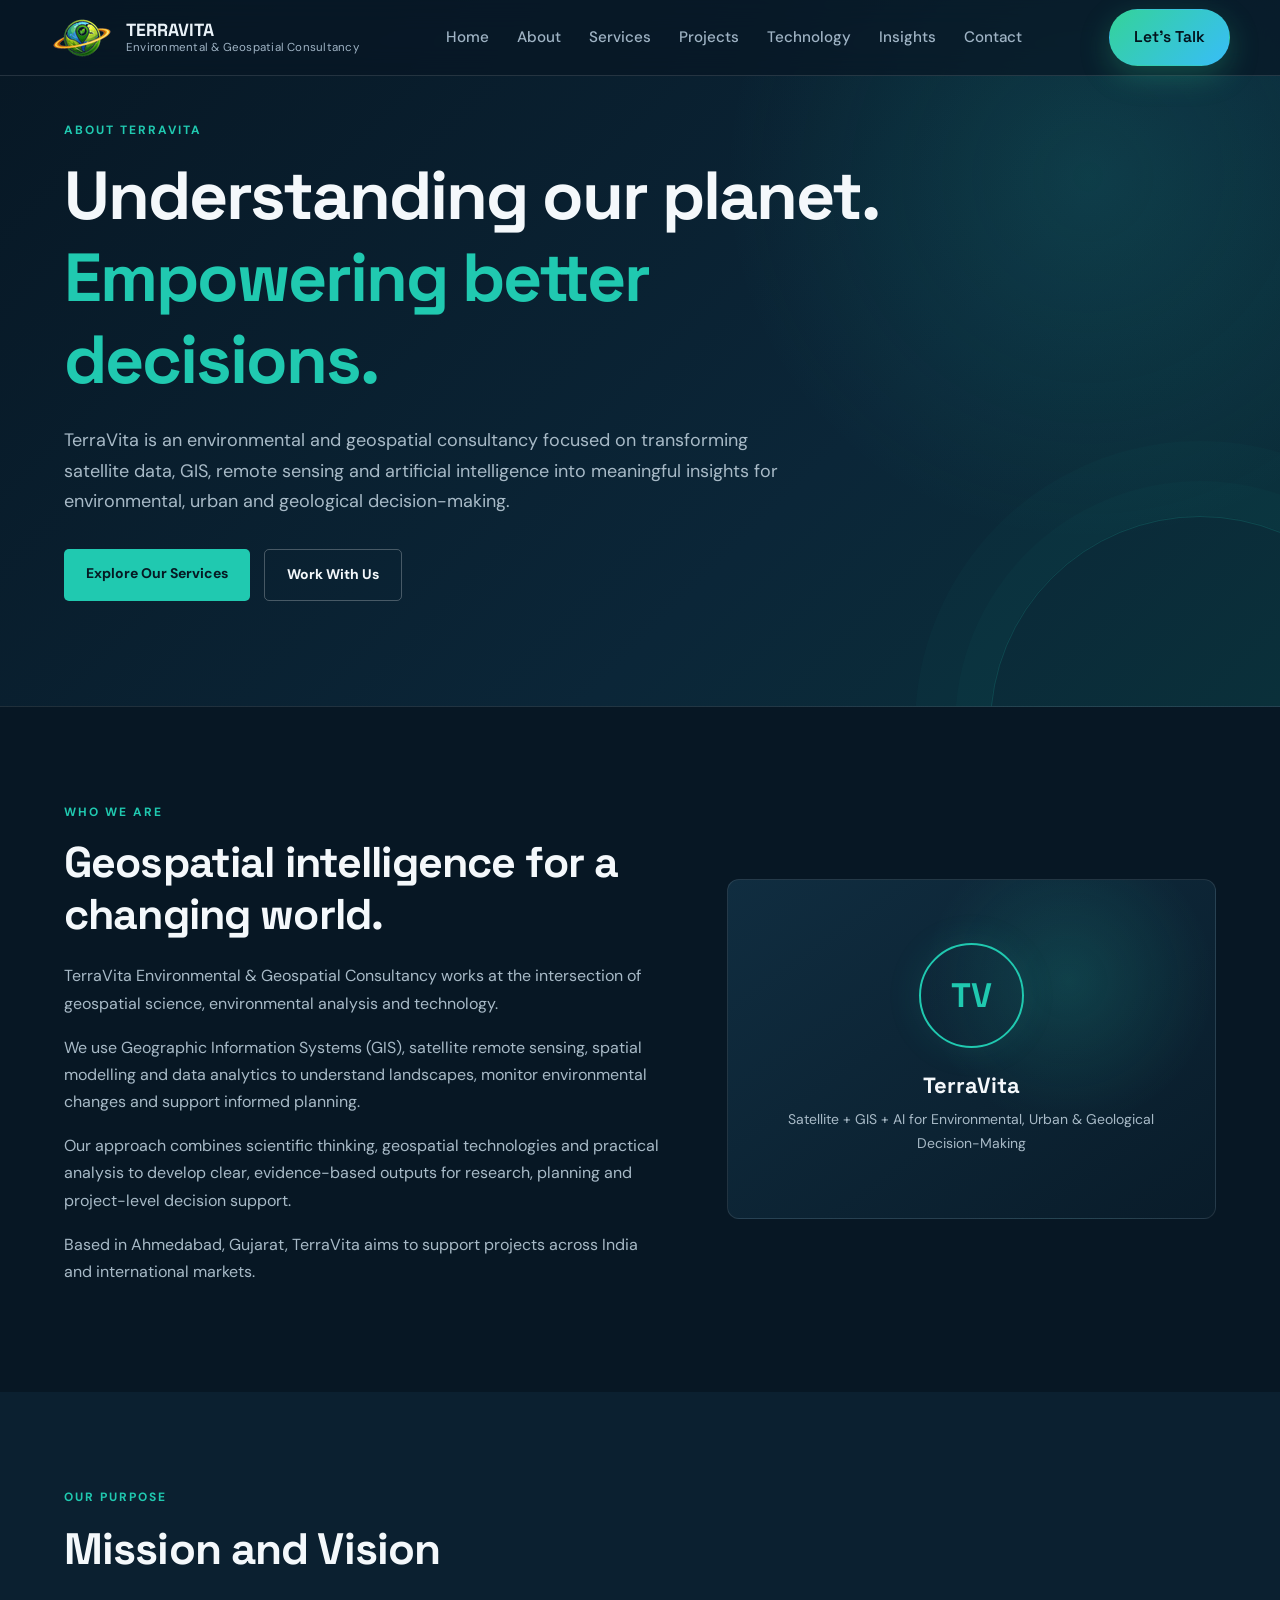
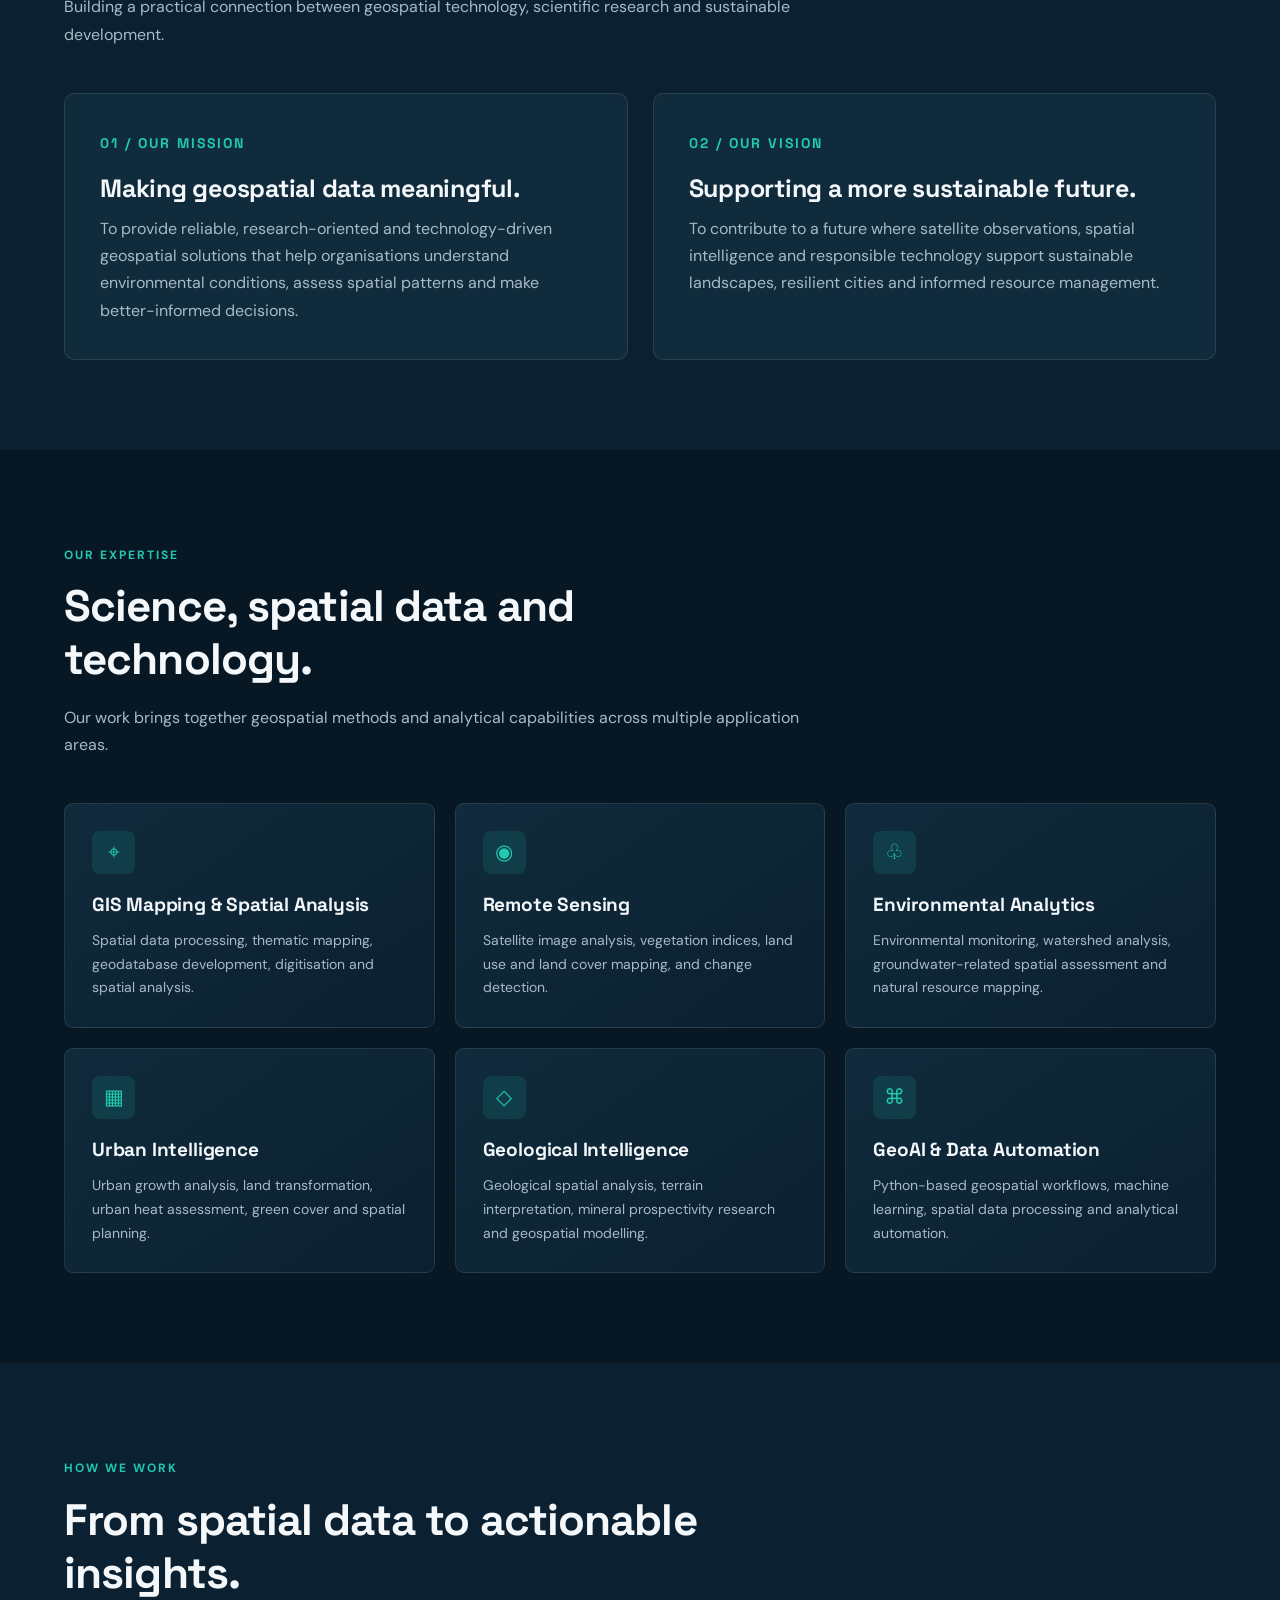
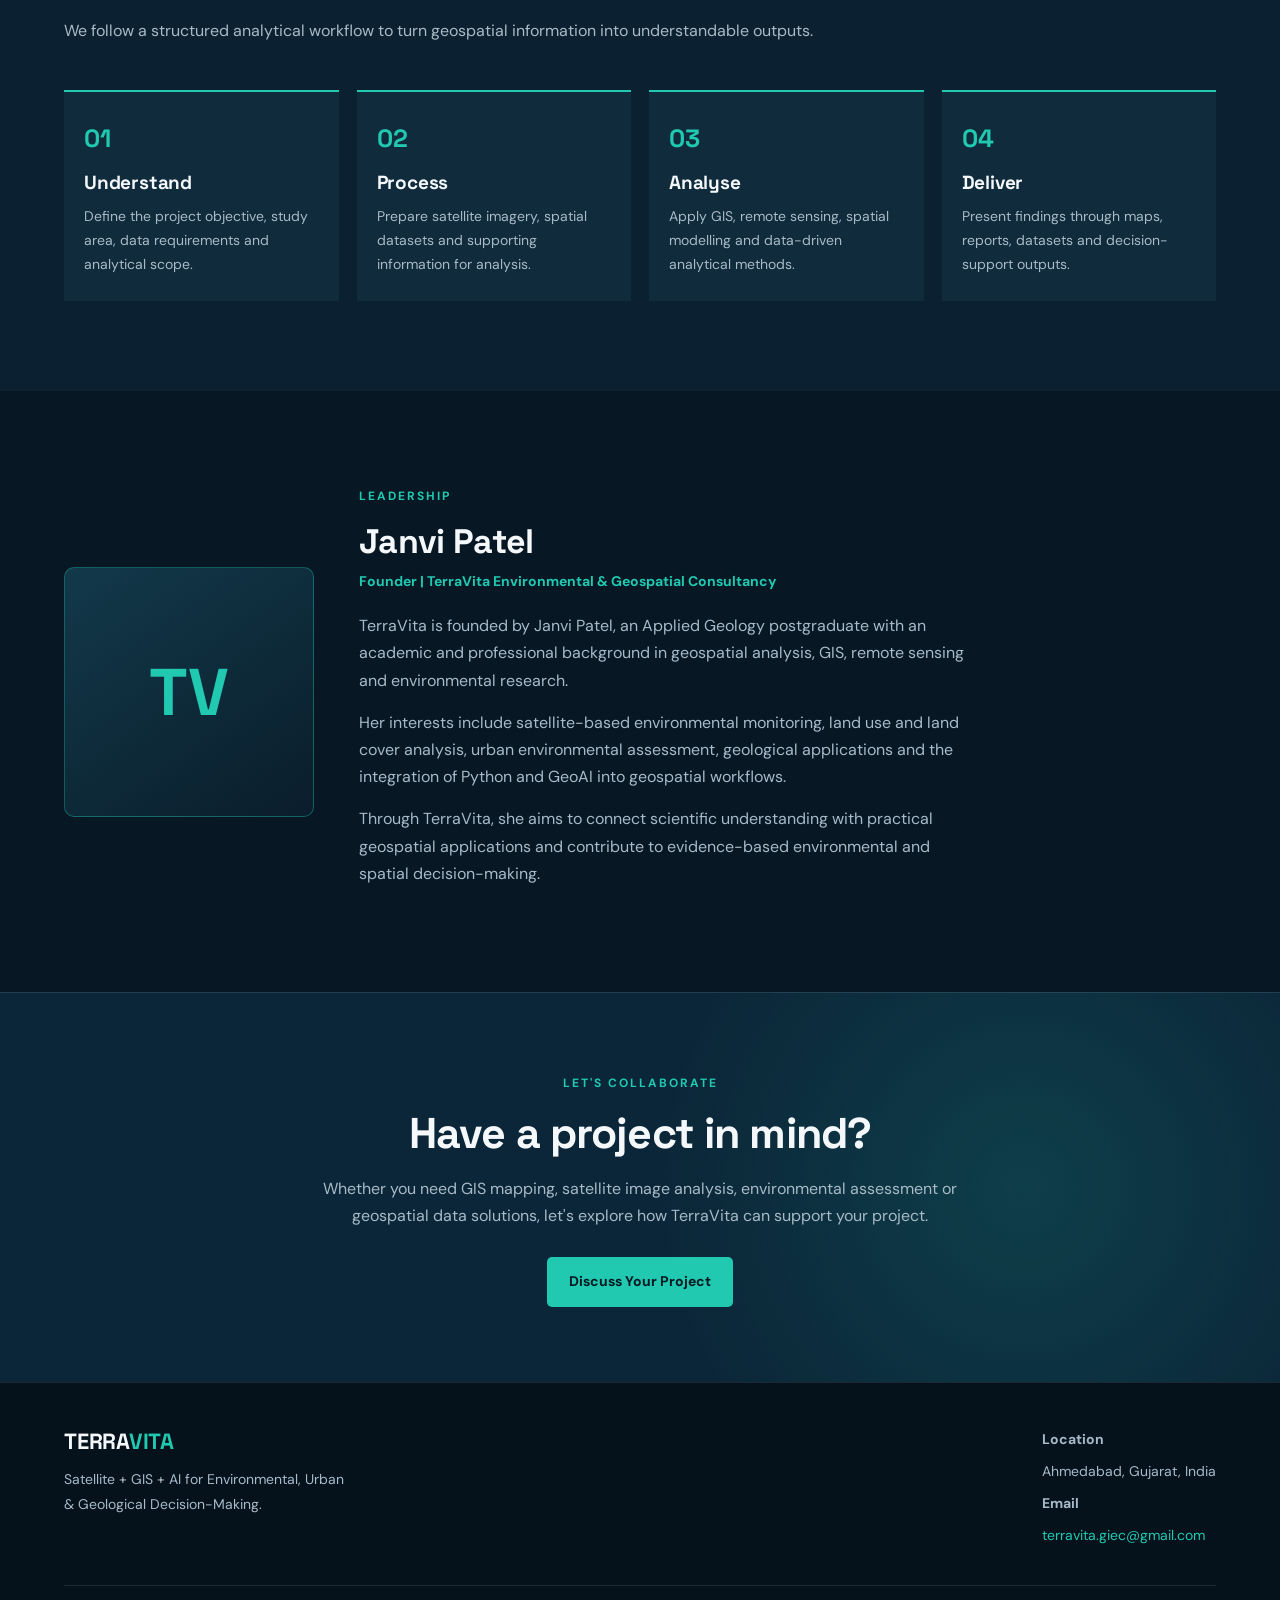
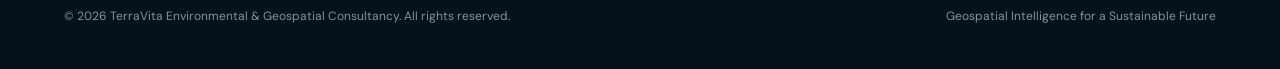
==== commit 1254dc0b: "Refactor navigation header in about.html" ====
--- a/about.html
+++ b/about.html
@@ -618,26 +618,36 @@
   <!-- ======================================
        NAVIGATION
        ====================================== -->
-
-  <header class="tv-about-nav">
-    <div class="tv-nav-inner">
-
-      <a href="index.html" class="tv-brand">
-        TERRA<span>VITA</span>
+ <header class="site-header">
+    <div class="container nav-wrap">
+
+      <a href="index.html" class="brand">
+        <img src="images/favicon-64.png" alt="TerraVita Logo">
+
+        <span class="brand-copy">
+          <strong>TERRAVITA</strong>
+          <small>Environmental & Geospatial Consultancy</small>
+        </span>
       </a>
 
-      <nav class="tv-nav-links">
+      <nav class="main-nav">
         <a href="index.html">Home</a>
-        <a href="about.html" class="active">About</a>
+        <a href="about.html">About</a>
         <a href="services.html">Services</a>
-        <a href="projects.html">Projects</a>
+        <a href="projects.html" aria-current="page">Projects</a>
         <a href="technology.html">Technology</a>
         <a href="insights.html">Insights</a>
-        <a href="contact.html" class="tv-nav-contact">Contact</a>
+        <a href="contact.html">Contact</a>
       </nav>
+
+      <a href="contact.html" class="btn btn-primary">
+        Let's Talk
+      </a>
 
     </div>
   </header>
+
+  <main>
 
 
   <!-- ======================================
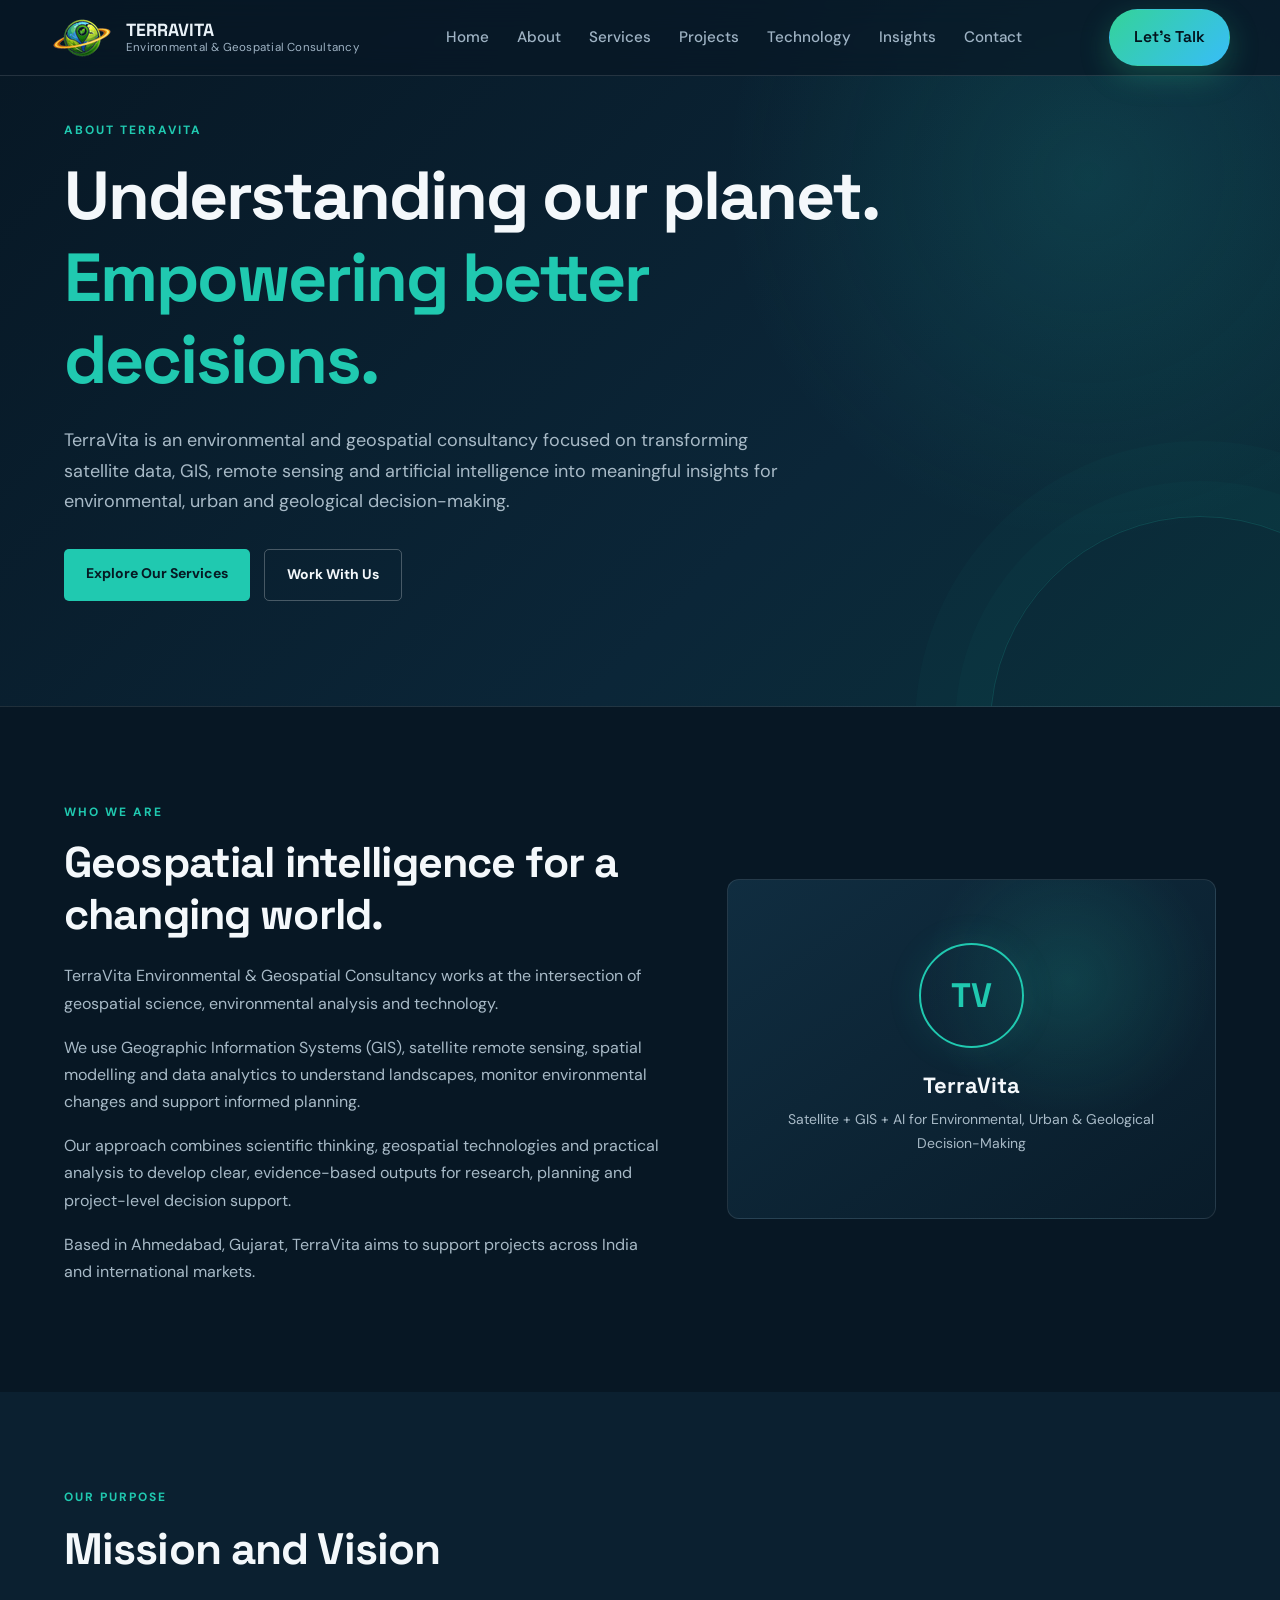
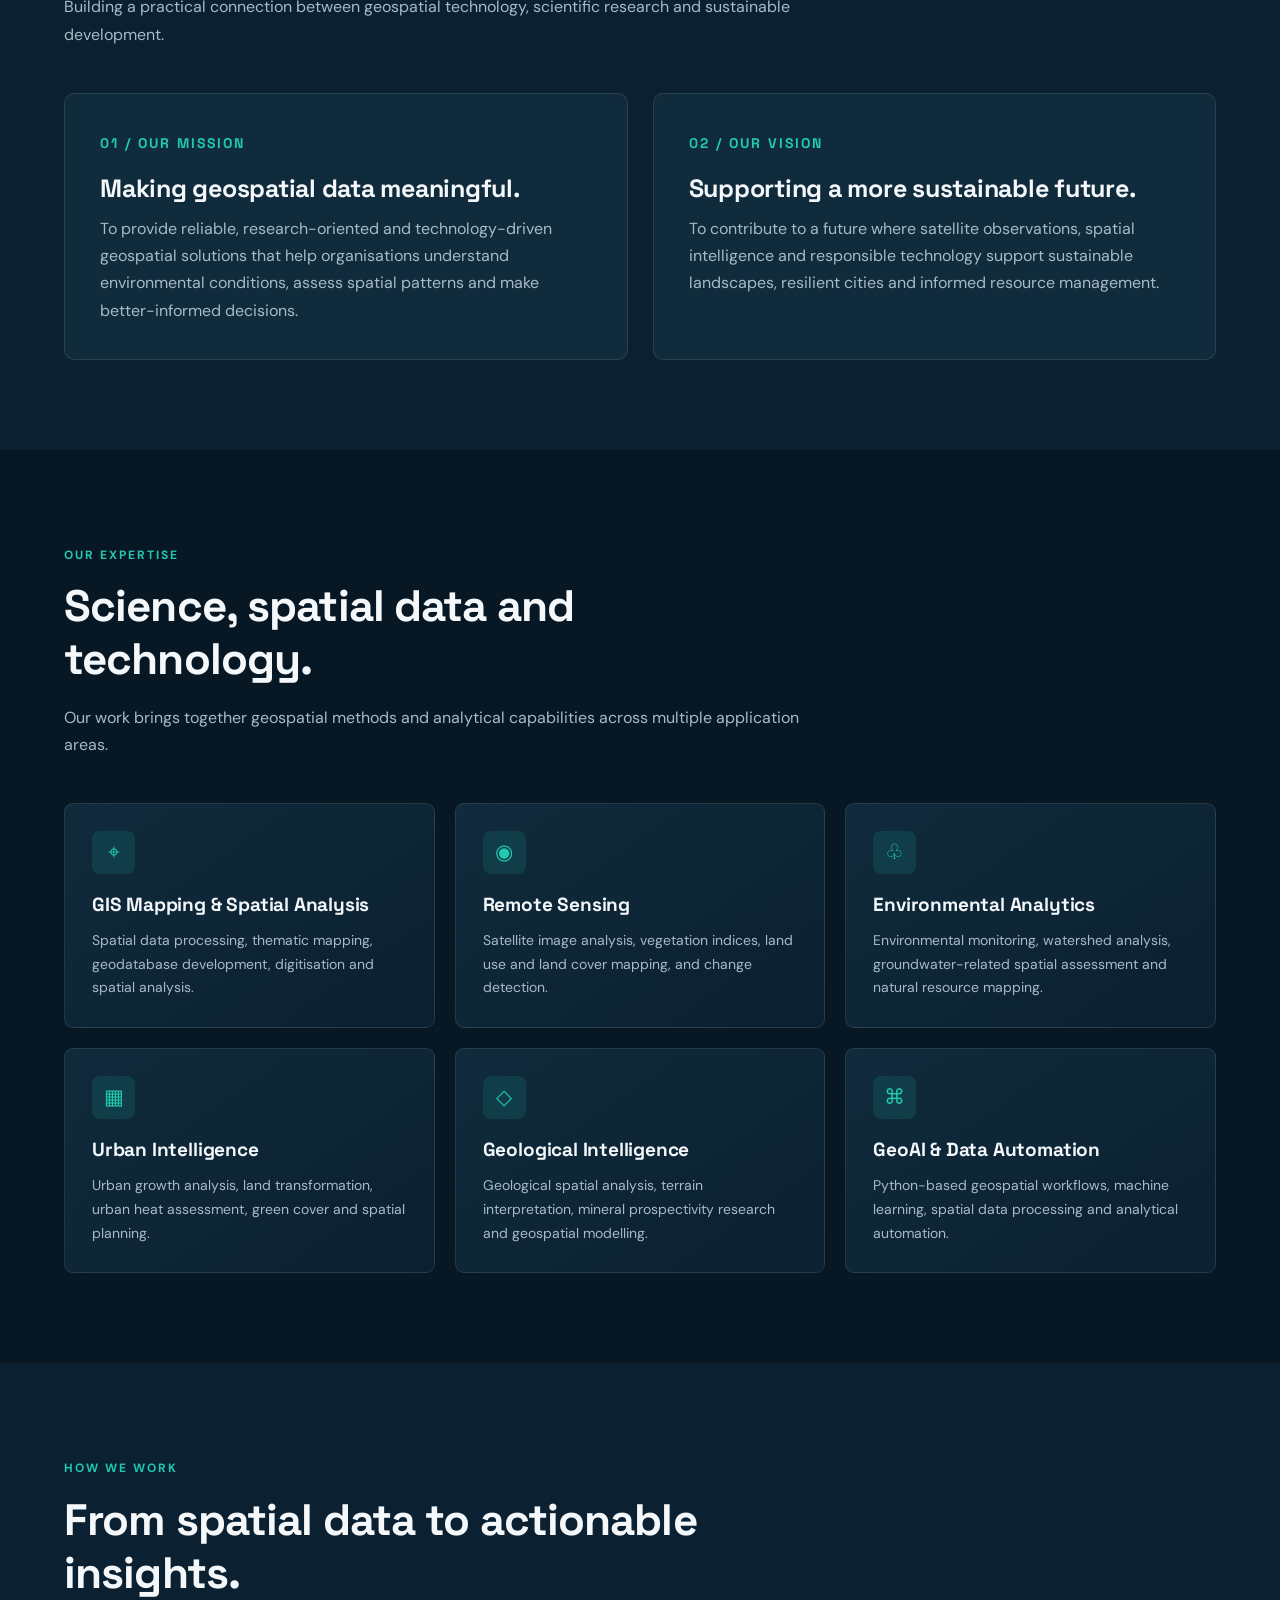
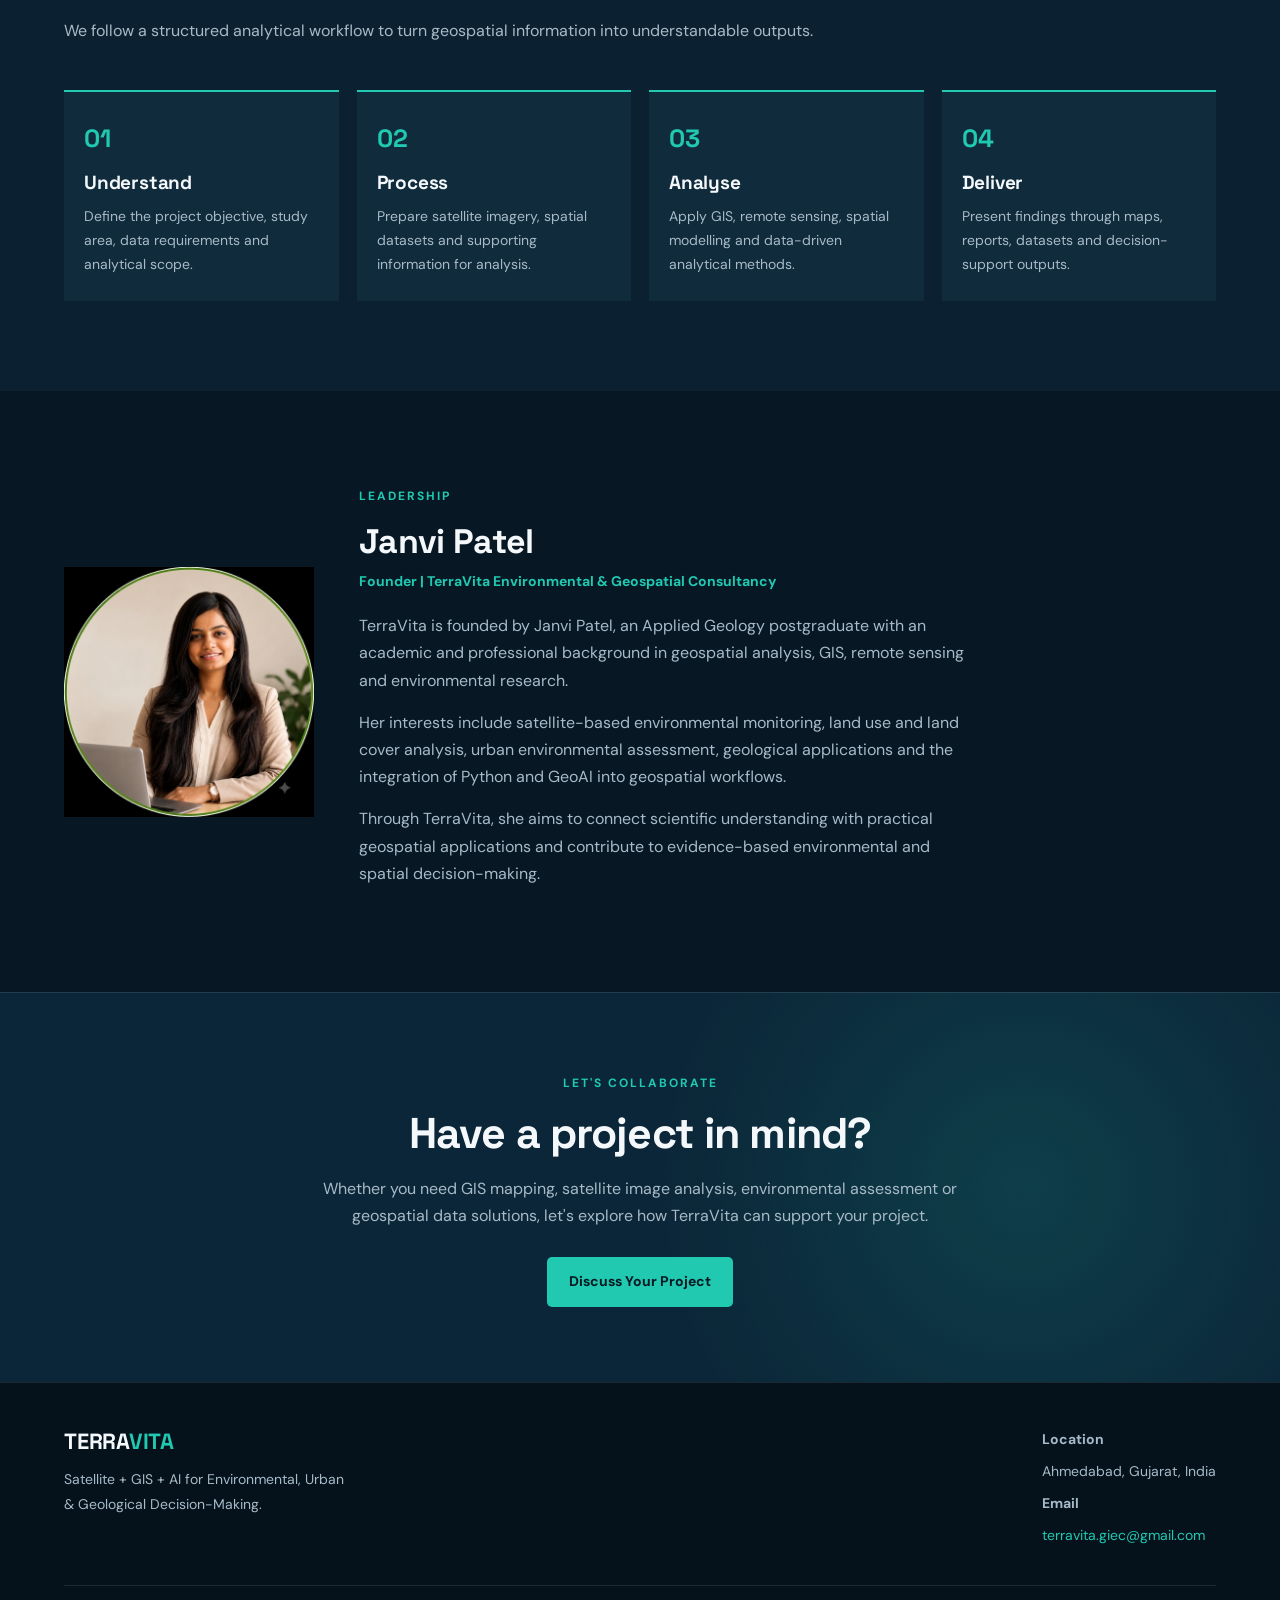
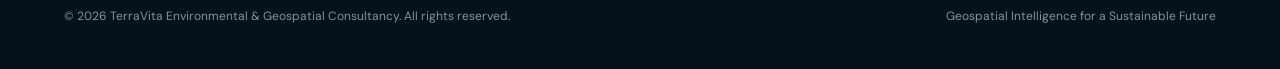
==== commit 2473220e: "Update about.html" ====
--- a/about.html
+++ b/about.html
@@ -982,9 +982,12 @@
 
       <div class="tv-founder-grid">
 
-        <div class="tv-founder-mark">
-          TV
-        </div>
+        <div class="tv-founder-photo">
+  <img
+    src="images/Gemini_Generated_Image_hpjfm6hpjfm6hpjf.png"
+    alt="Janvi Patel - Founder of TerraVita"
+  >
+</div>
 
         <div class="tv-founder-content">
 
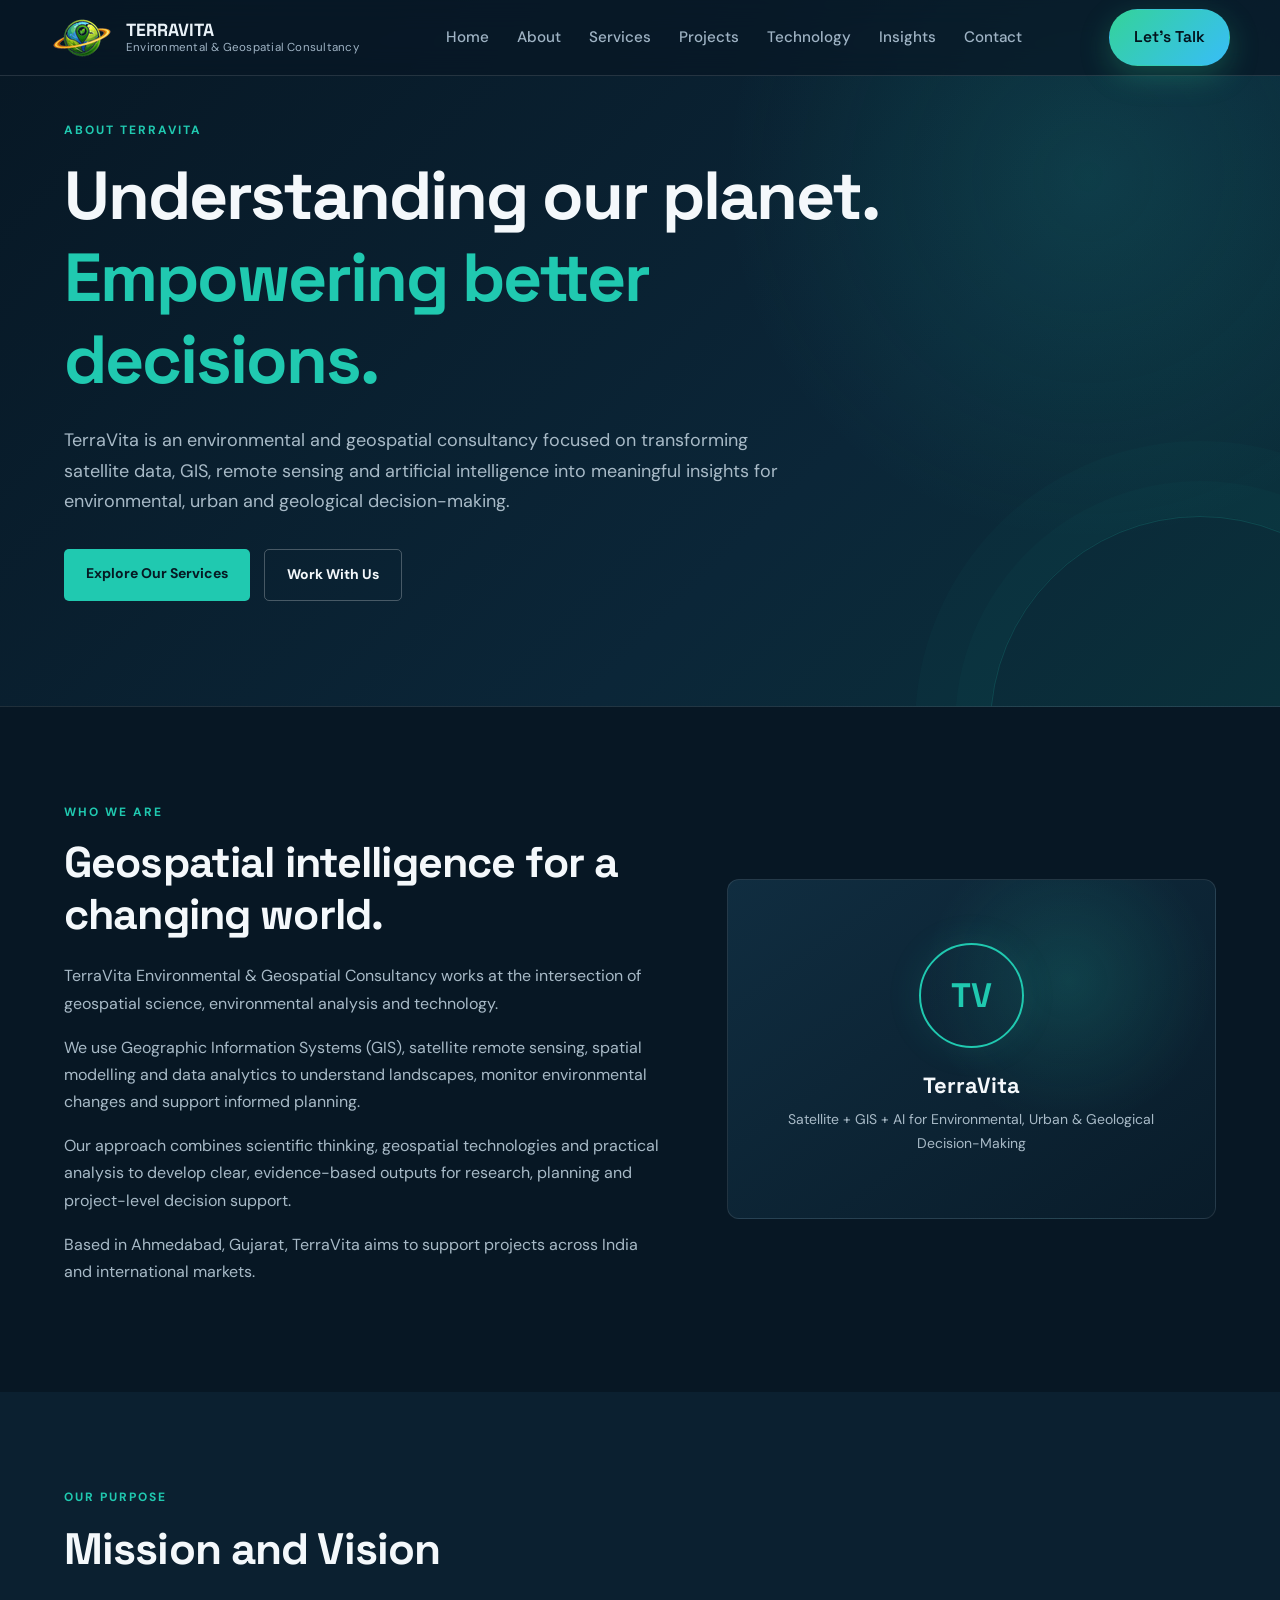
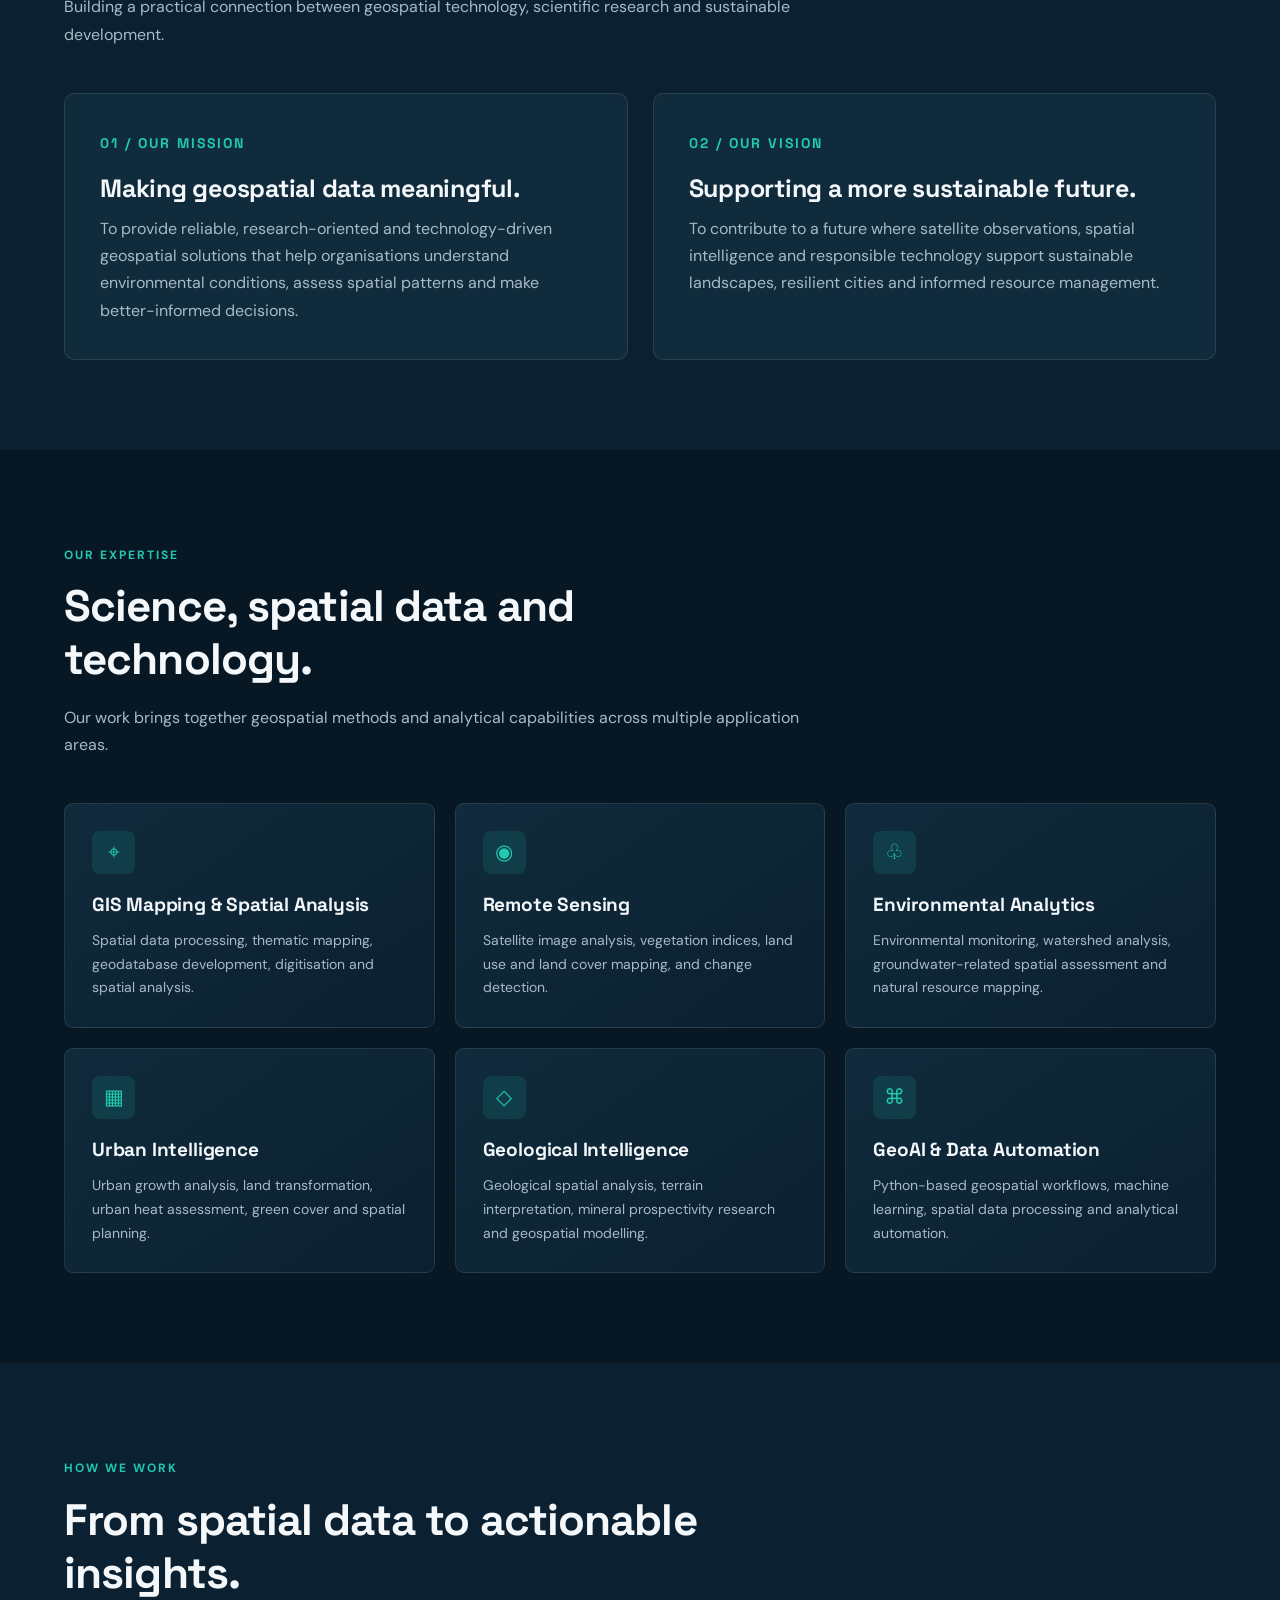
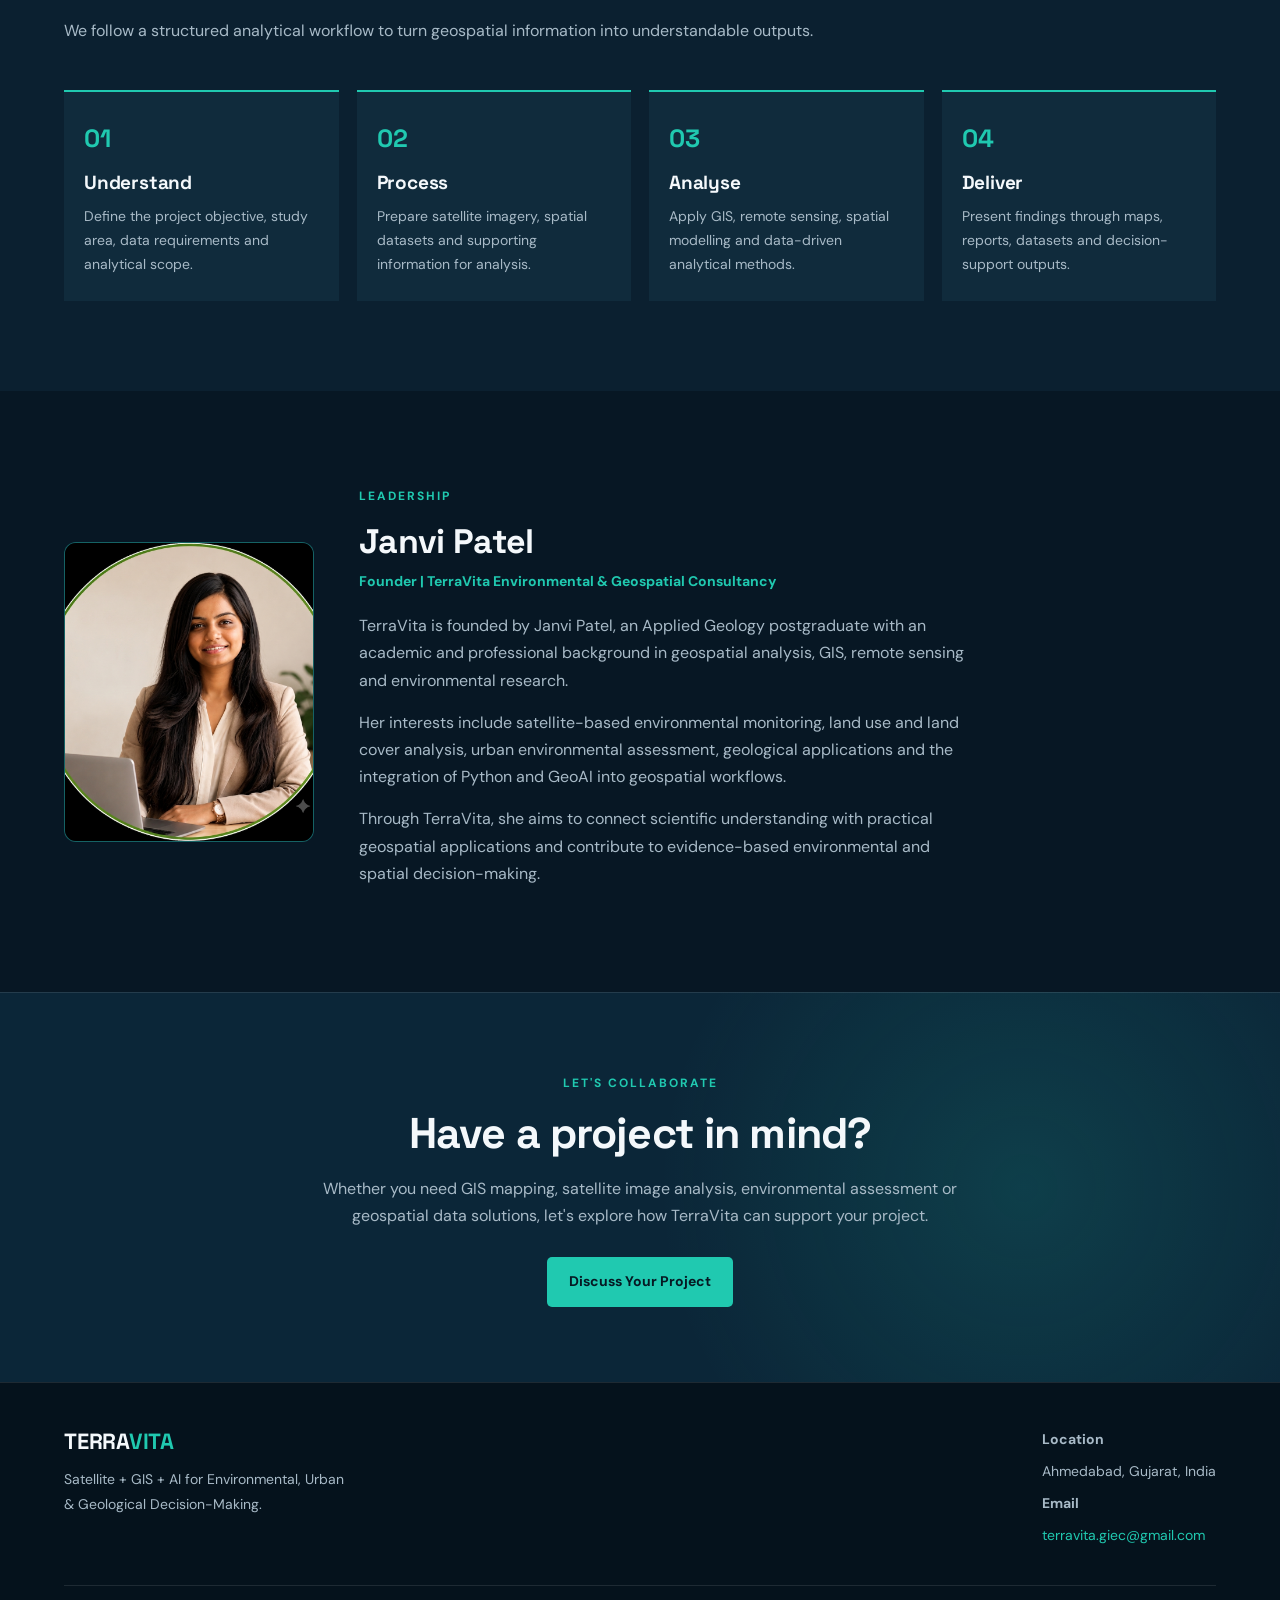
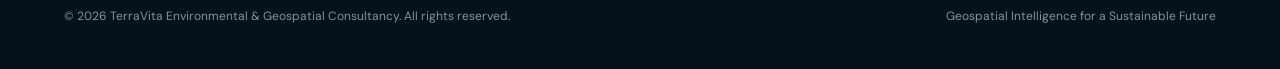
==== commit f4da368b: "Add styles for founder photo section" ====
--- a/about.html
+++ b/about.html
@@ -468,7 +468,24 @@
       color: var(--tv-muted);
       margin: 0 0 15px;
     }
-
+    /* FOUNDER PHOTO */
+
+.tv-founder-photo {
+  width: 100%;
+  height: 300px;
+  border-radius: 12px;
+  overflow: hidden;
+  border: 1px solid rgba(32,201,176,0.35);
+  background: #102b3c;
+}
+
+.tv-founder-photo img {
+  width: 100%;
+  height: 100%;
+  object-fit: cover;
+  object-position: center 30%;
+  display: block;
+}
     /* CTA */
 
     .tv-about-cta {
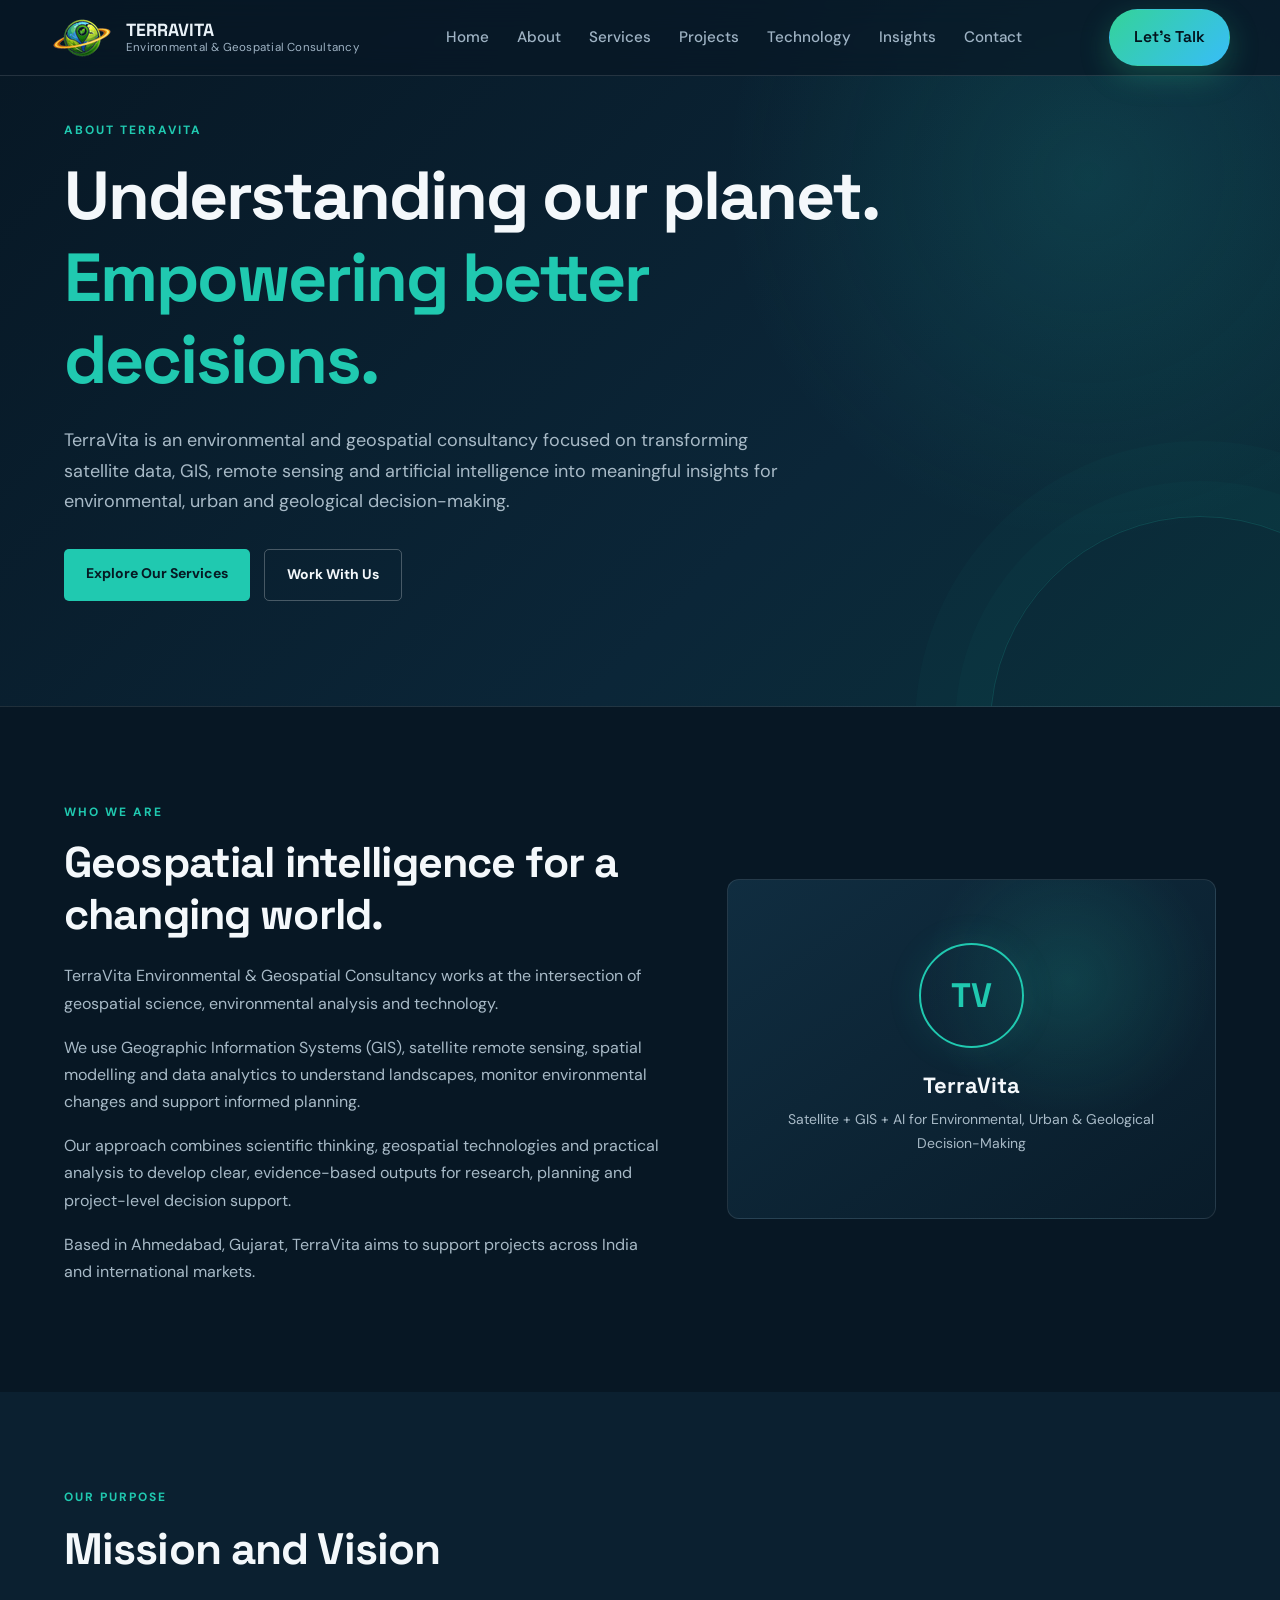
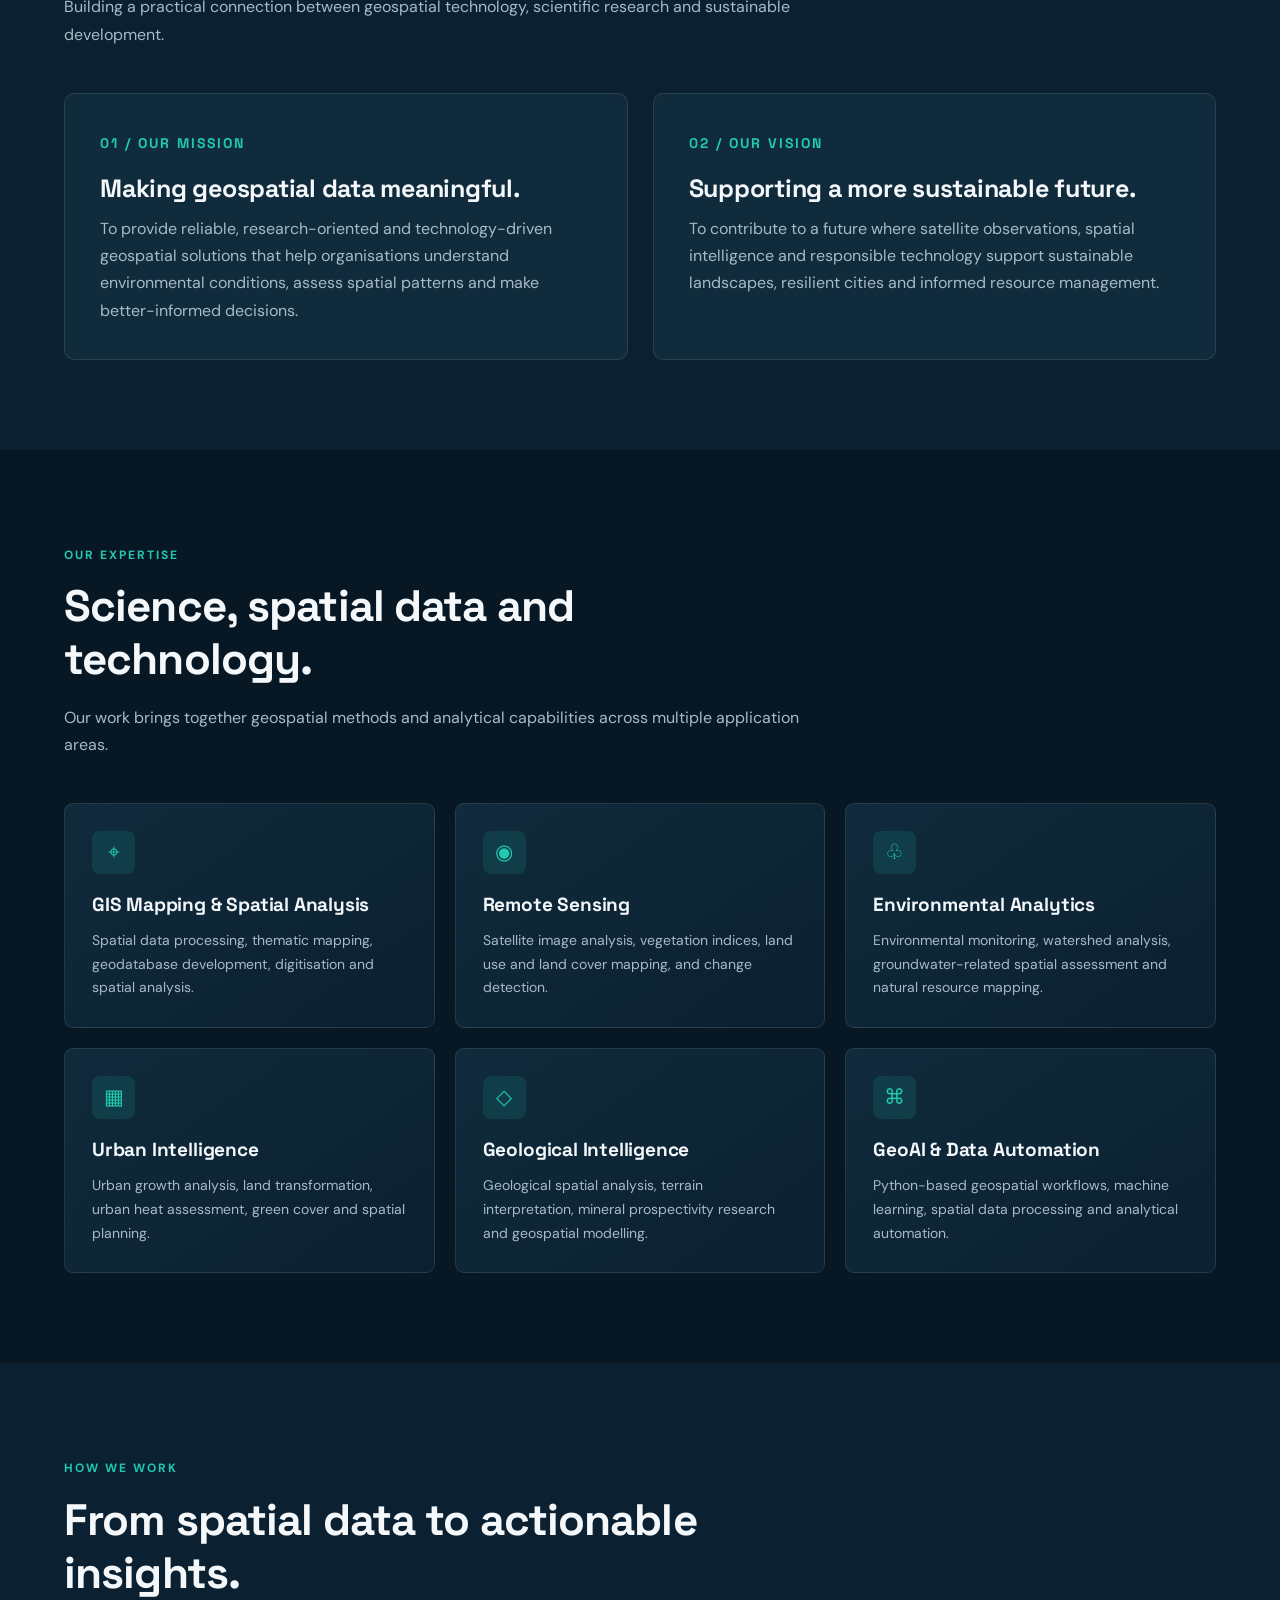
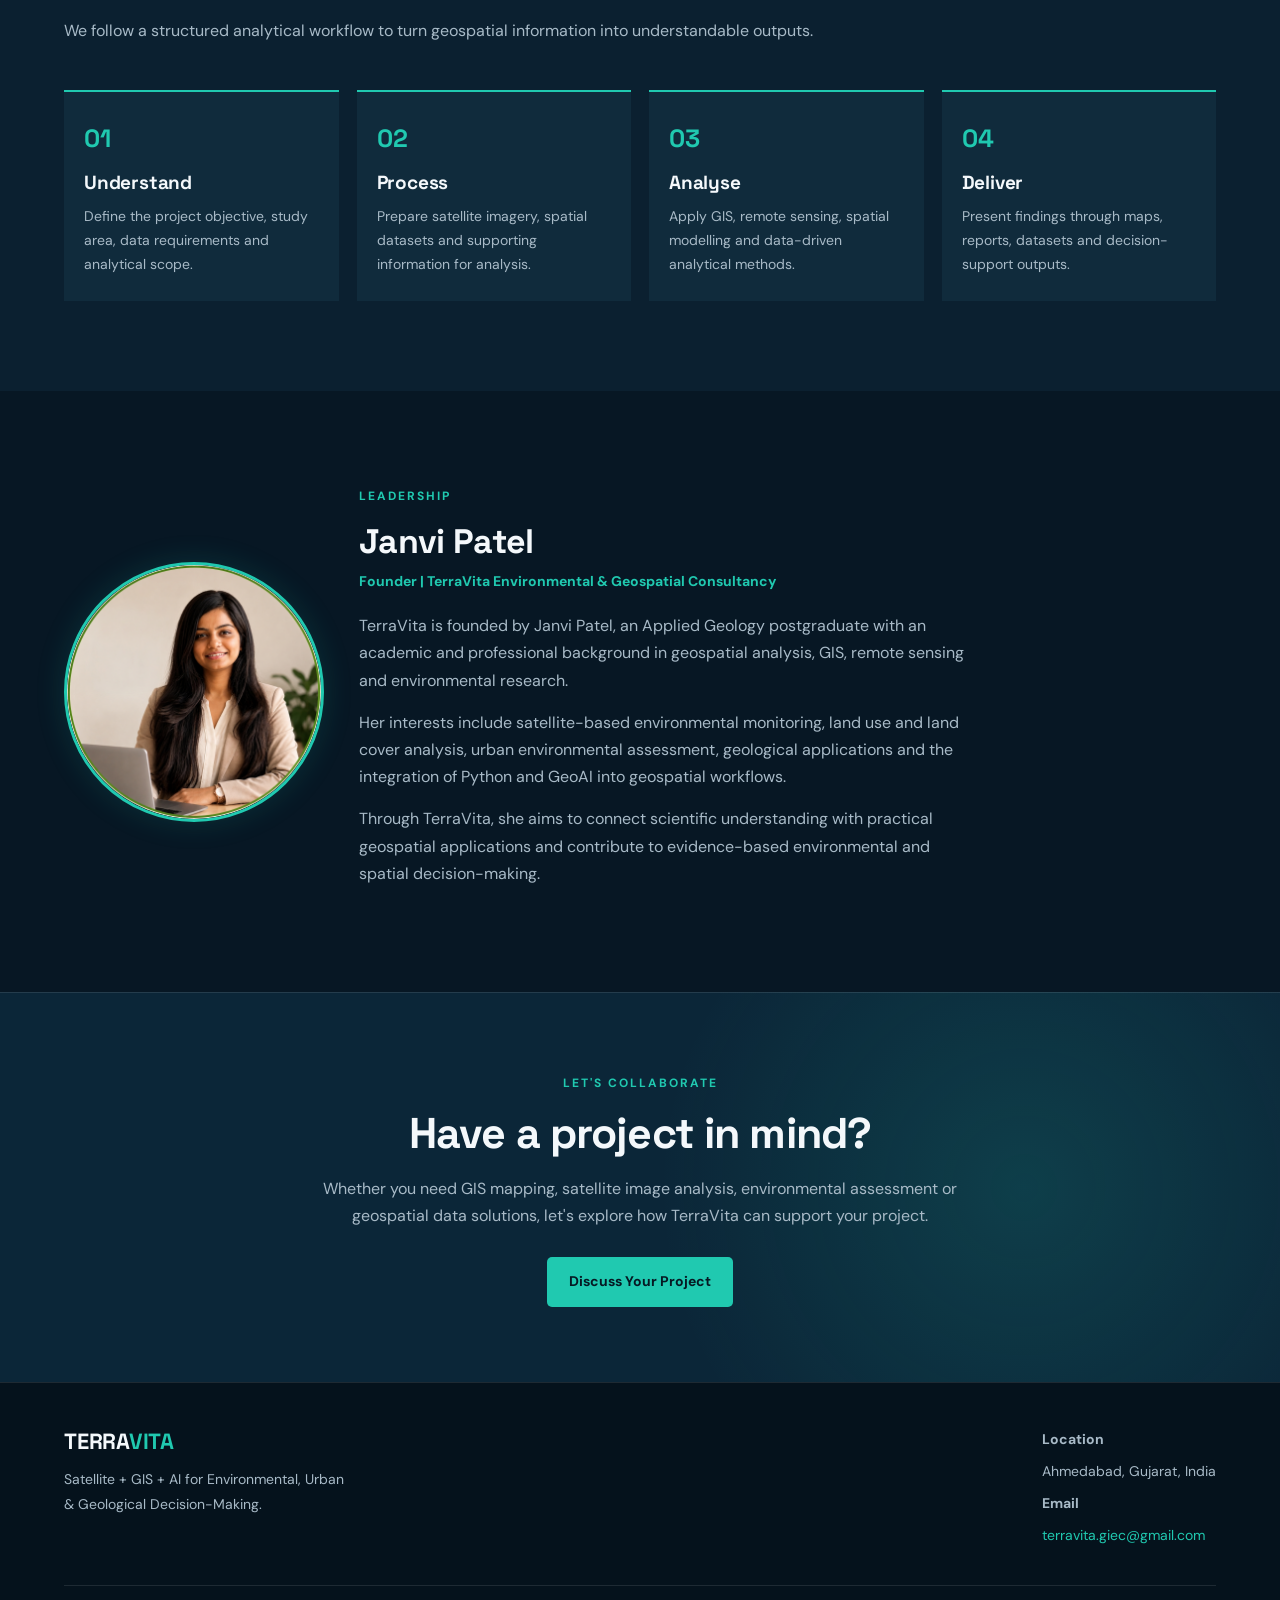
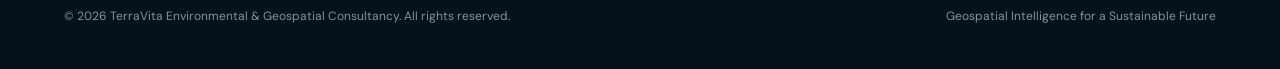
==== commit 670eacb2: "Update founder photo styles for circular display" ====
--- a/about.html
+++ b/about.html
@@ -468,22 +468,24 @@
       color: var(--tv-muted);
       margin: 0 0 15px;
     }
-    /* FOUNDER PHOTO */
+ /* CIRCULAR FOUNDER PHOTO */
 
 .tv-founder-photo {
-  width: 100%;
-  height: 300px;
-  border-radius: 12px;
+  width: 260px;
+  height: 260px;
+  border-radius: 50%;
   overflow: hidden;
-  border: 1px solid rgba(32,201,176,0.35);
+  border: 3px solid #20c9b0;
   background: #102b3c;
+  margin: 0 auto;
+  box-shadow: 0 0 30px rgba(32, 201, 176, 0.15);
 }
 
 .tv-founder-photo img {
   width: 100%;
   height: 100%;
   object-fit: cover;
-  object-position: center 30%;
+  object-position: center top;
   display: block;
 }
     /* CTA */
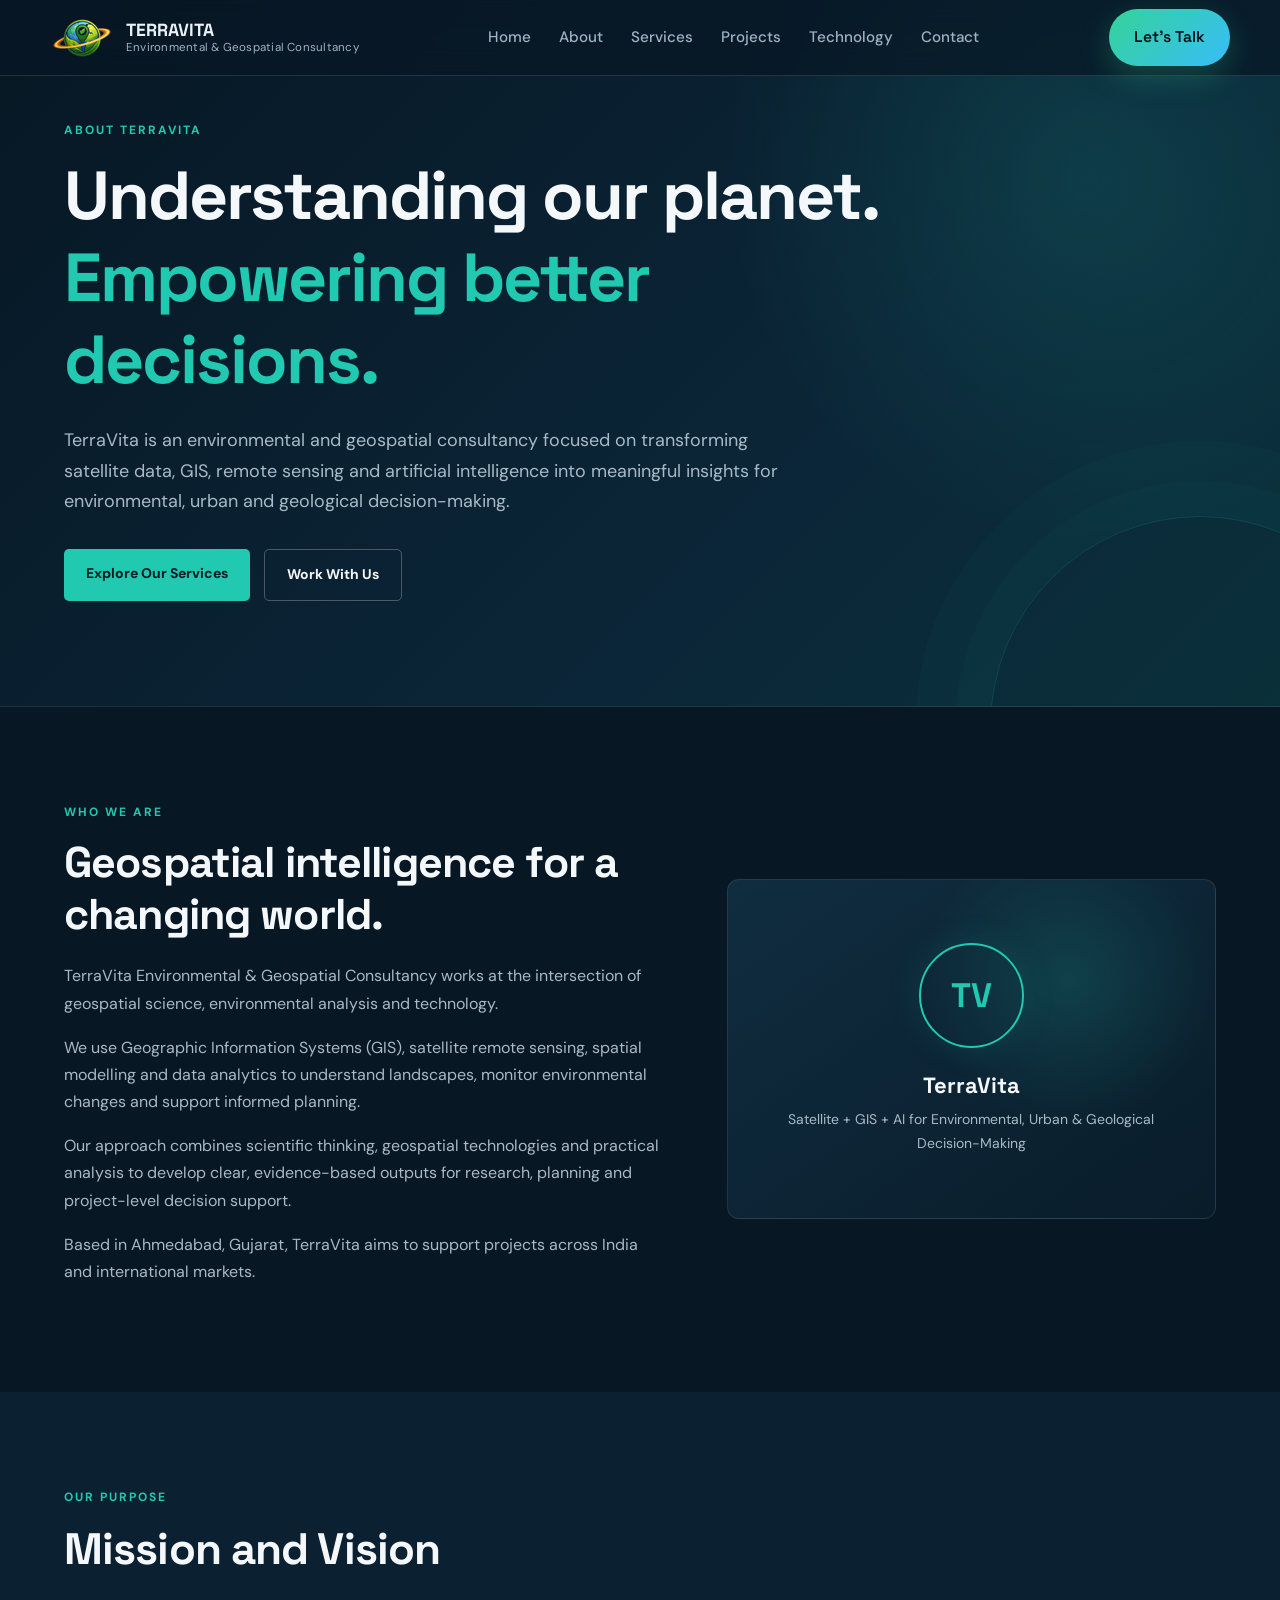
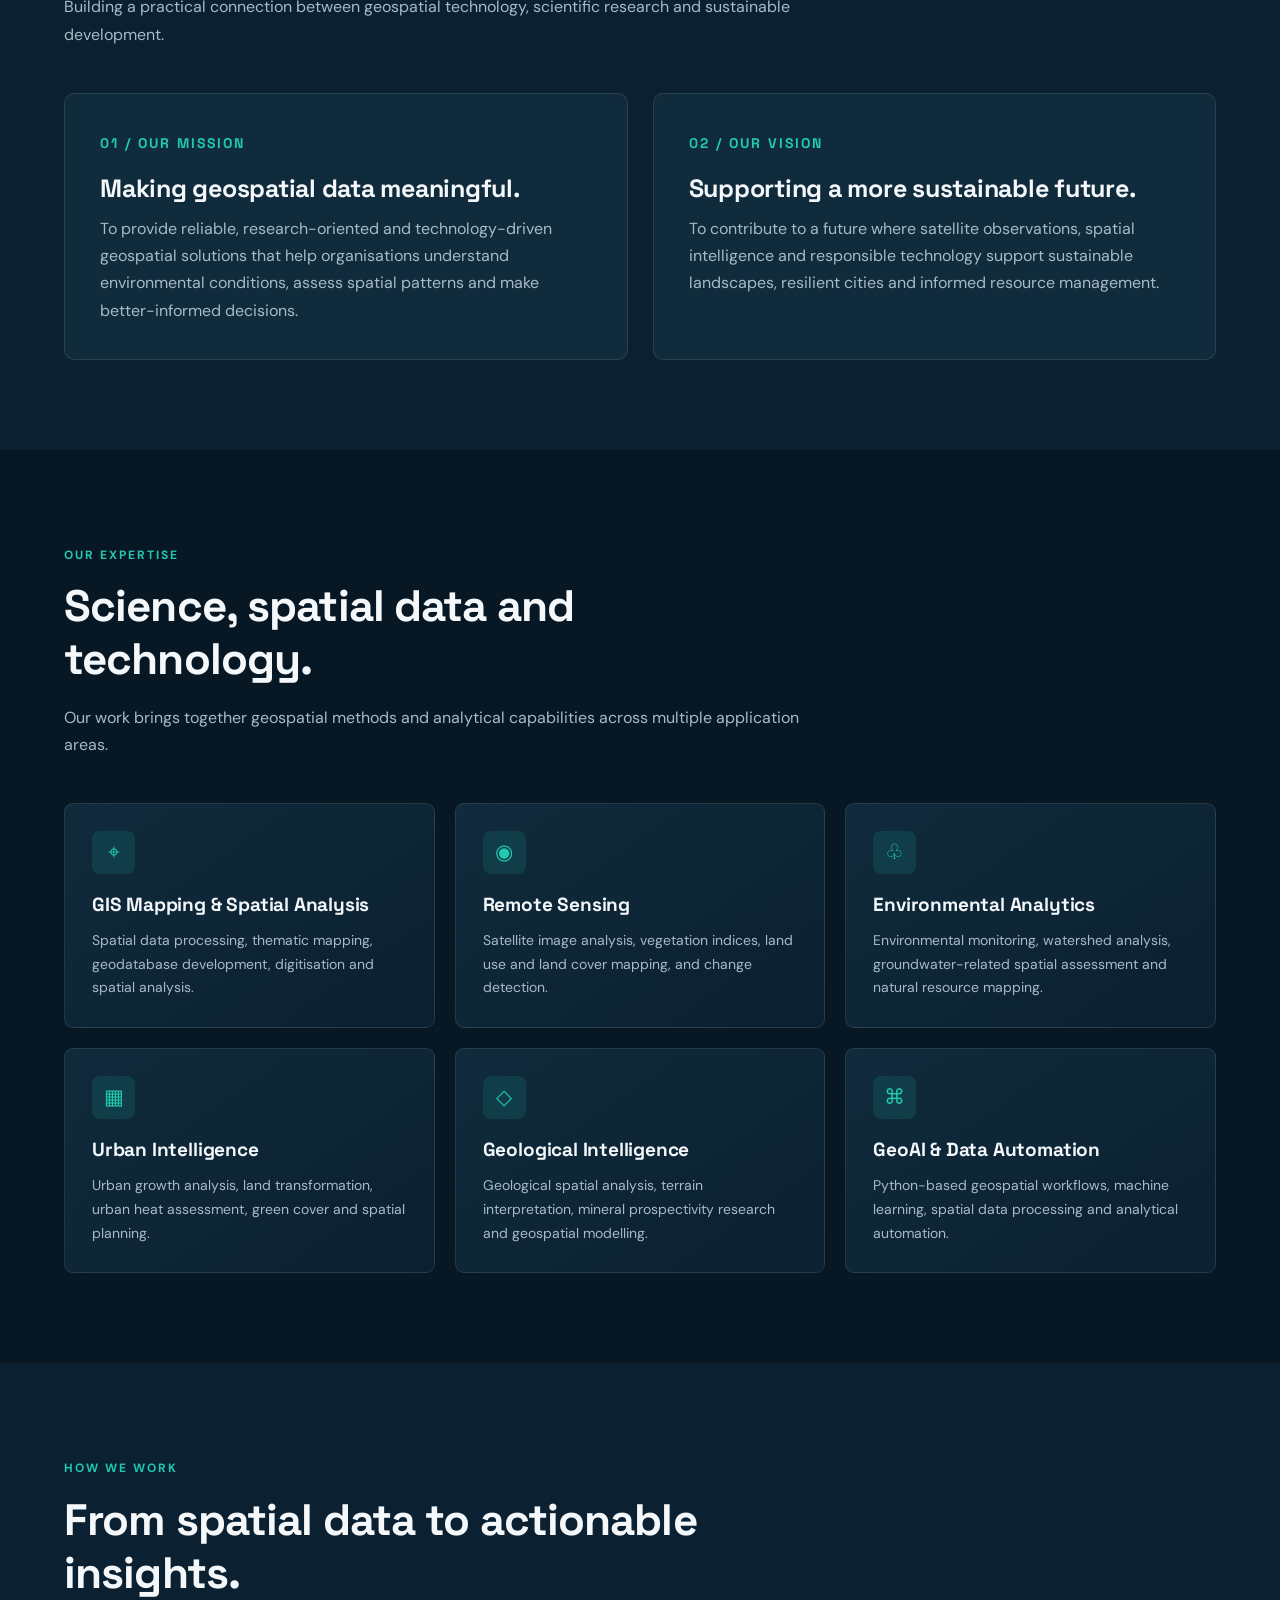
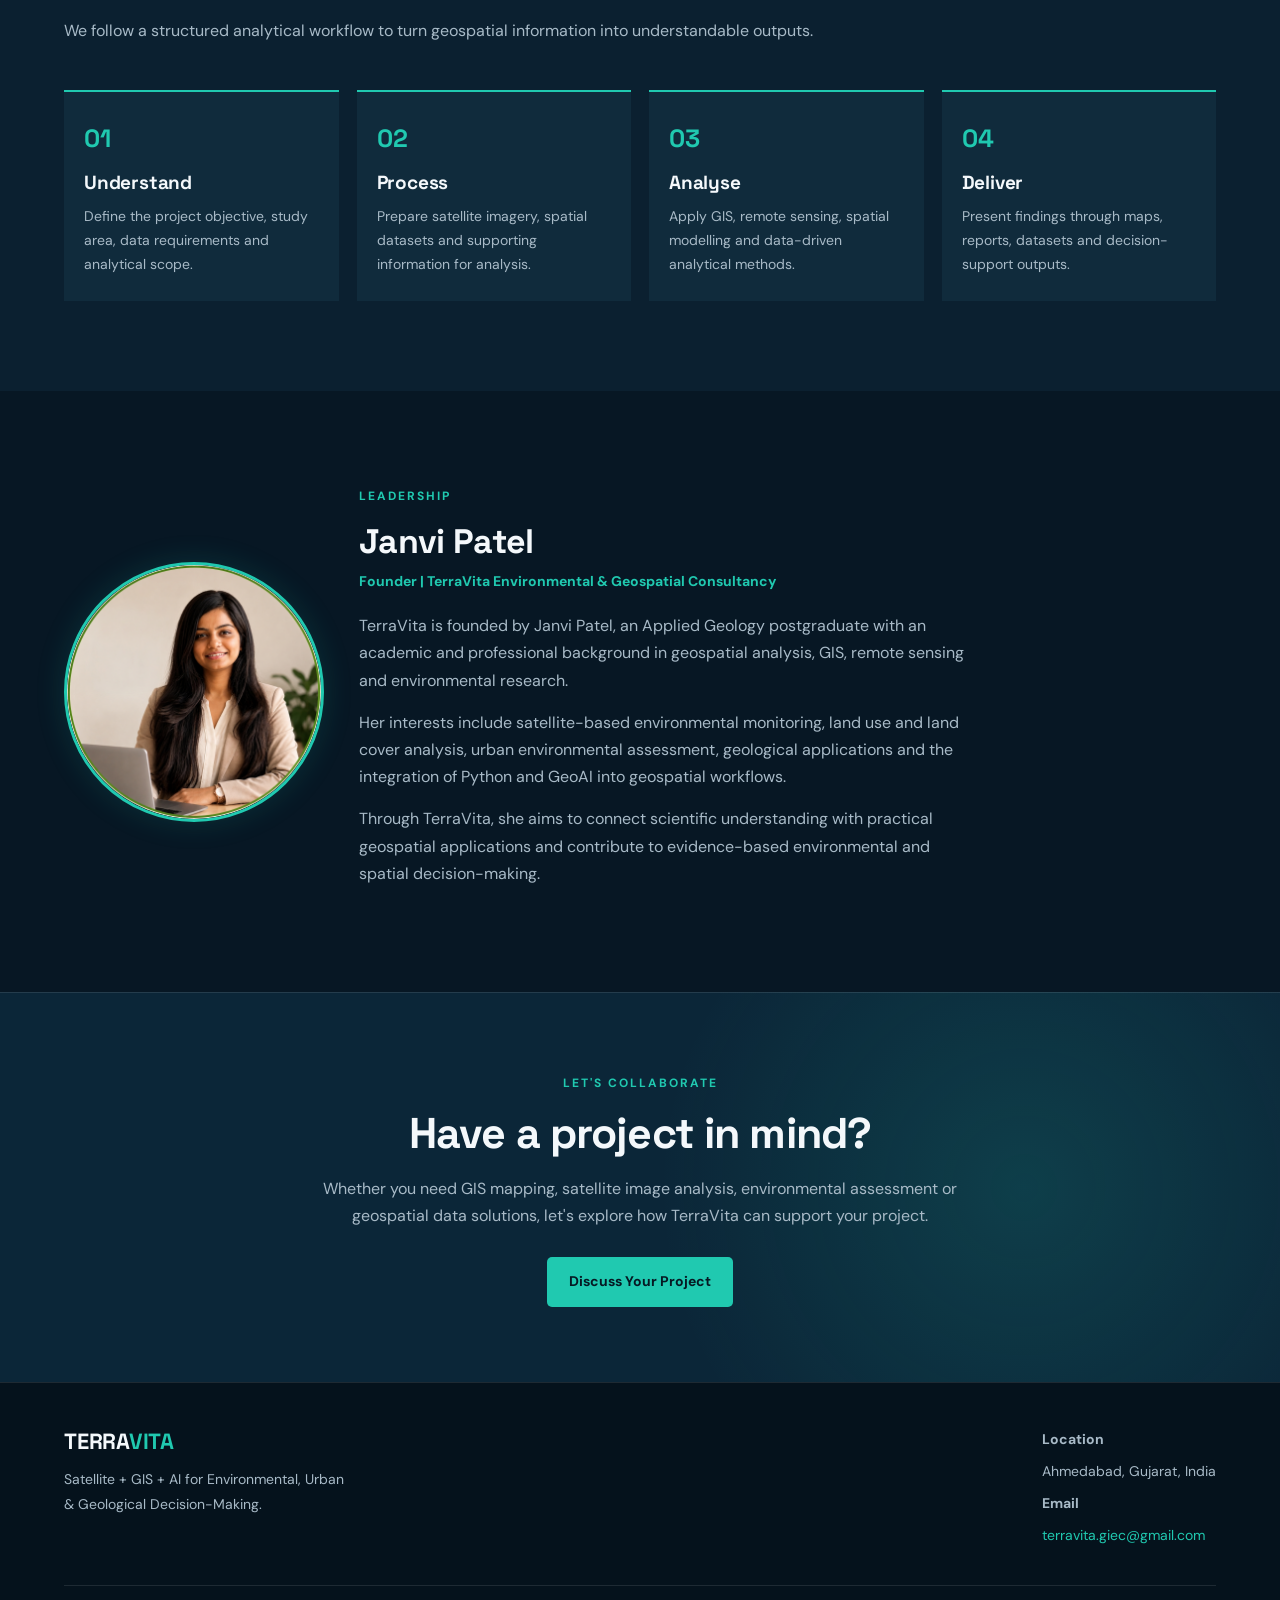
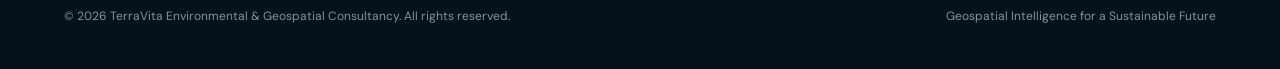
==== commit 98021ff2: "Remove 'Insights' link from navigation Removed the 'Insights' link from the navigation menu." ====
--- a/about.html
+++ b/about.html
@@ -655,7 +655,6 @@
         <a href="services.html">Services</a>
         <a href="projects.html" aria-current="page">Projects</a>
         <a href="technology.html">Technology</a>
-        <a href="insights.html">Insights</a>
         <a href="contact.html">Contact</a>
       </nav>
 
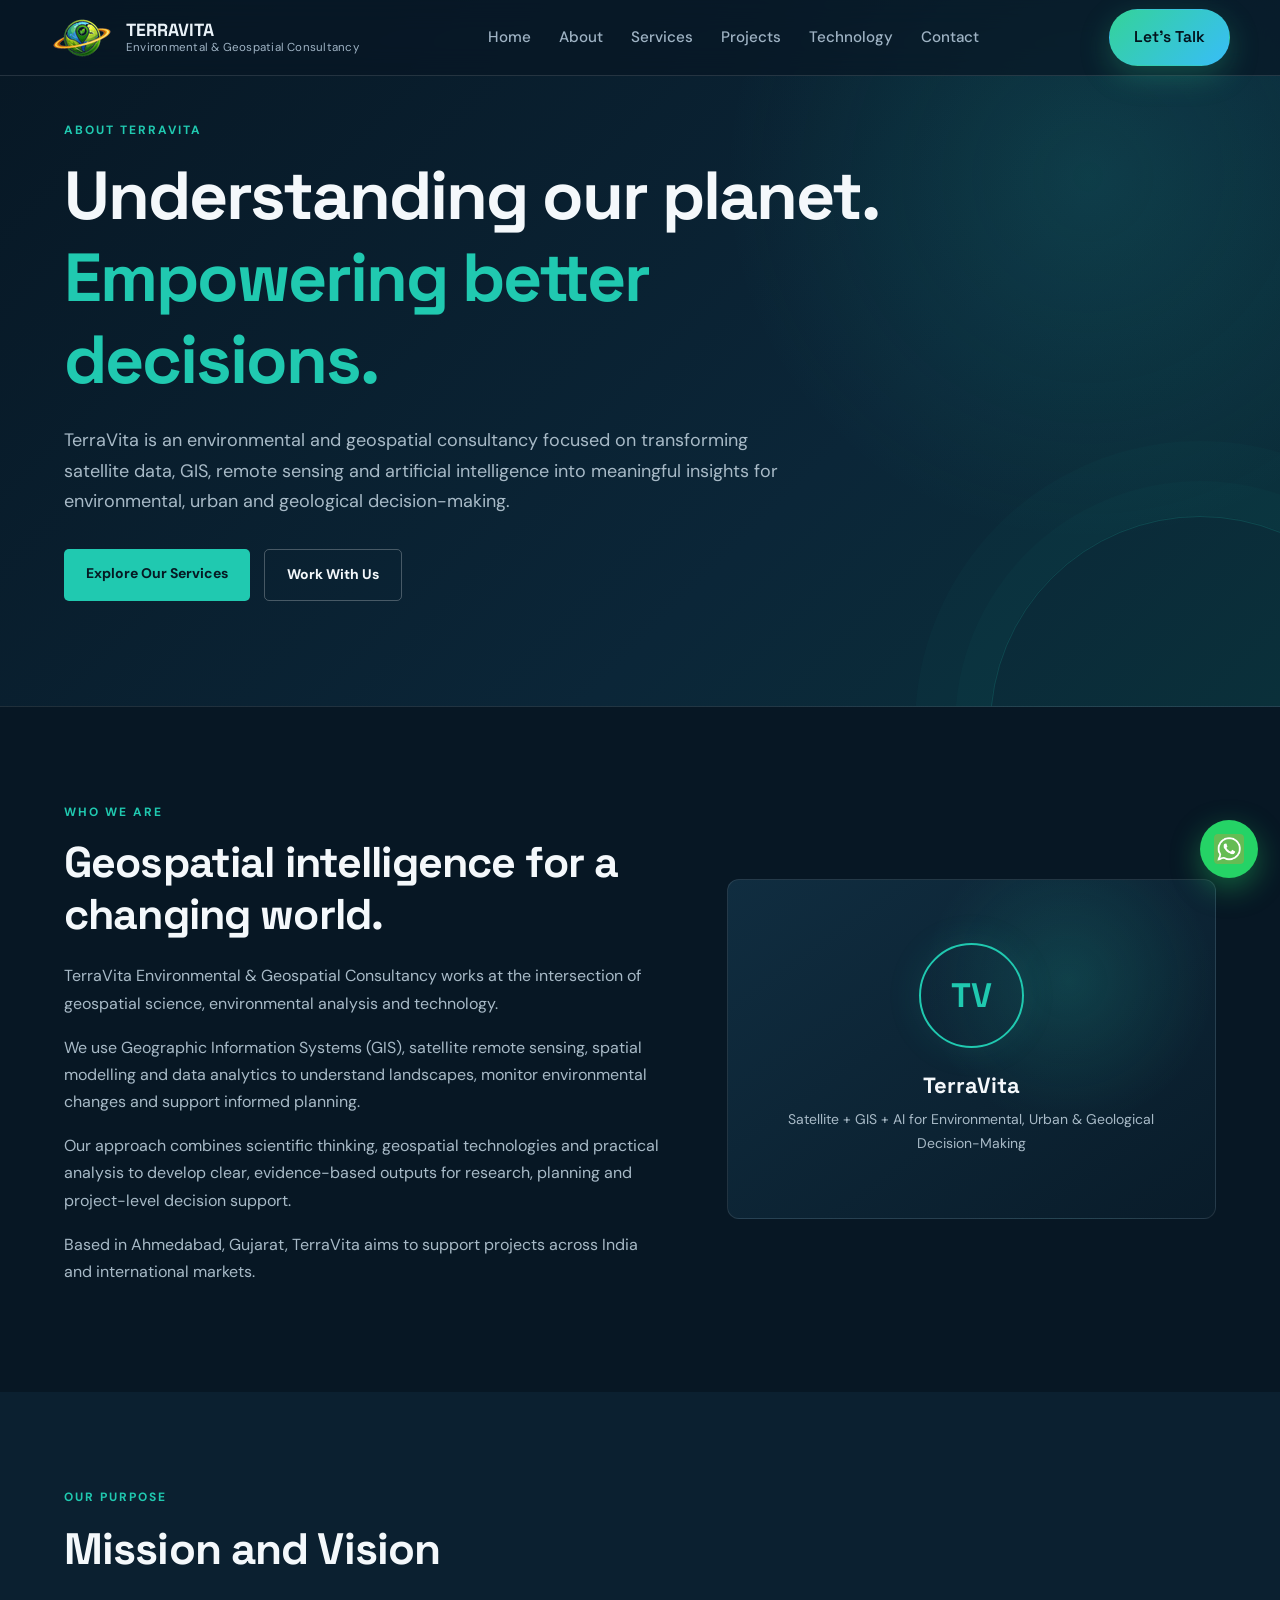
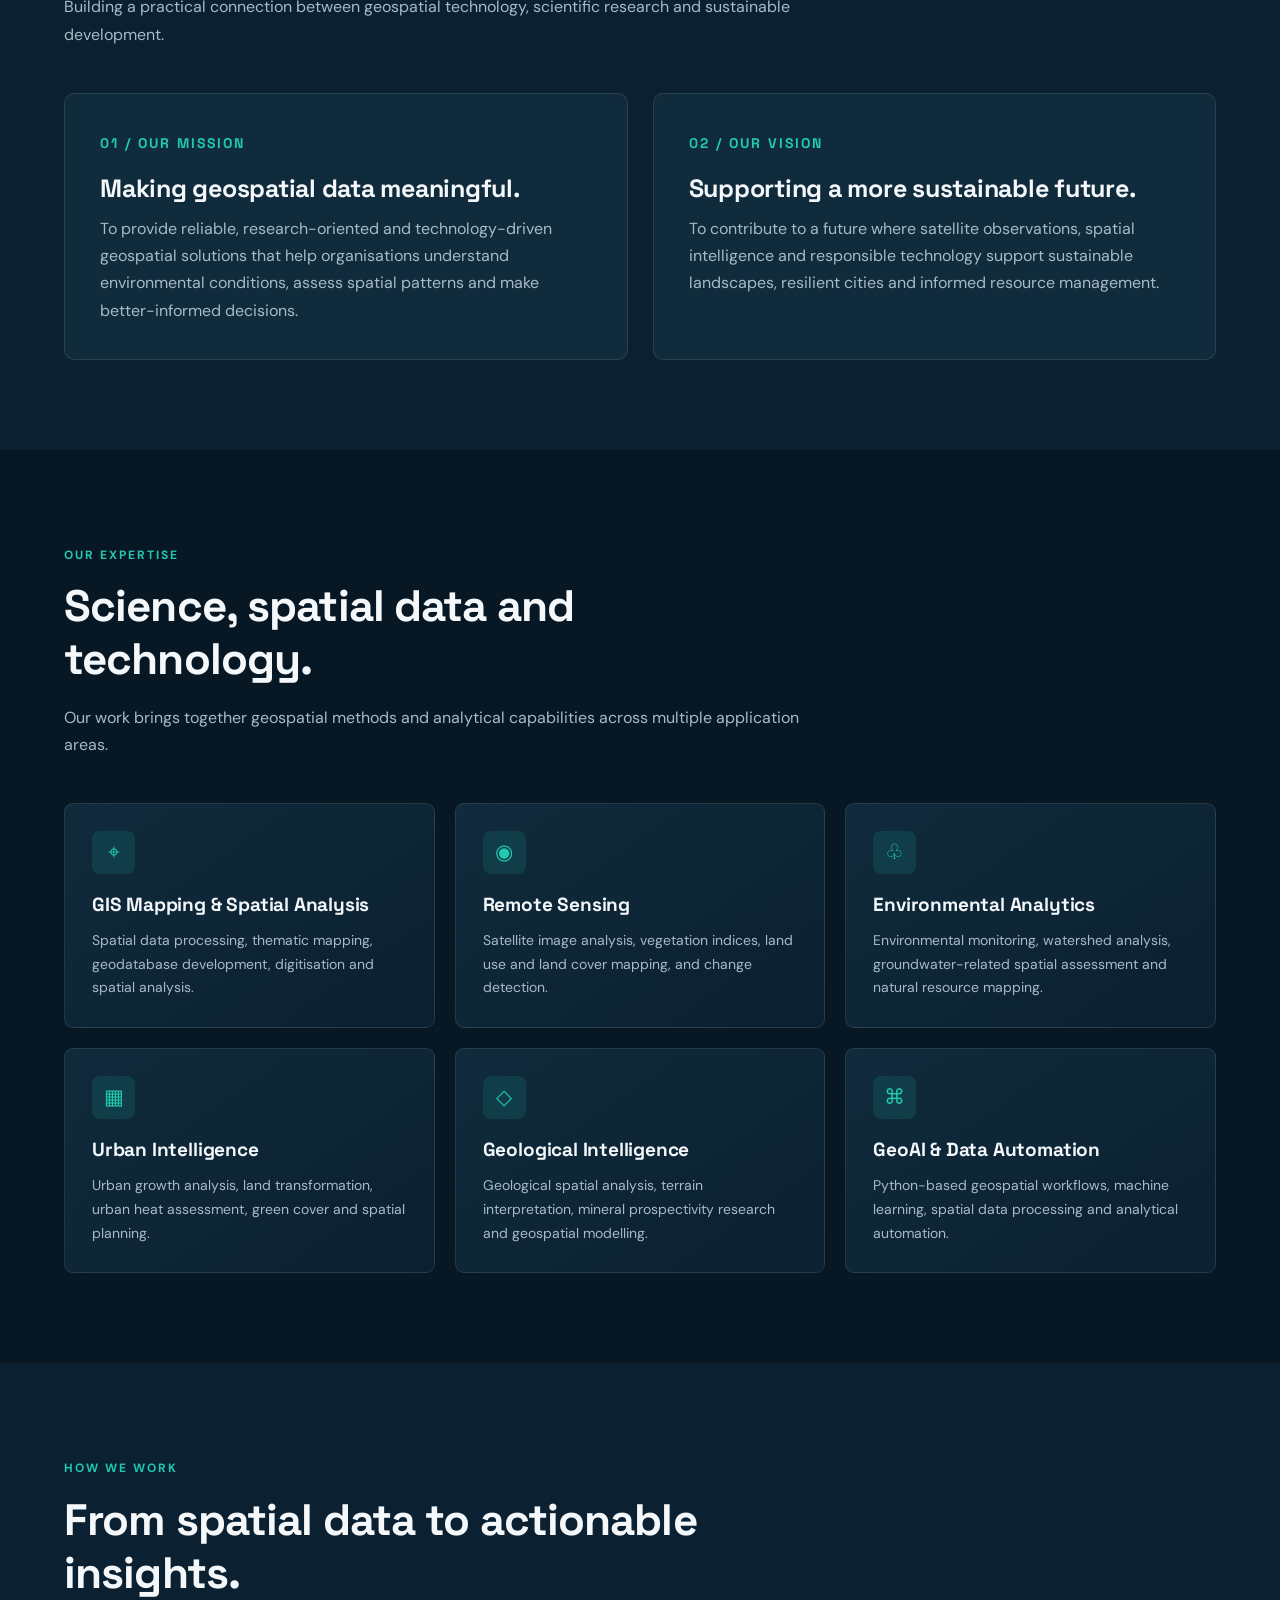
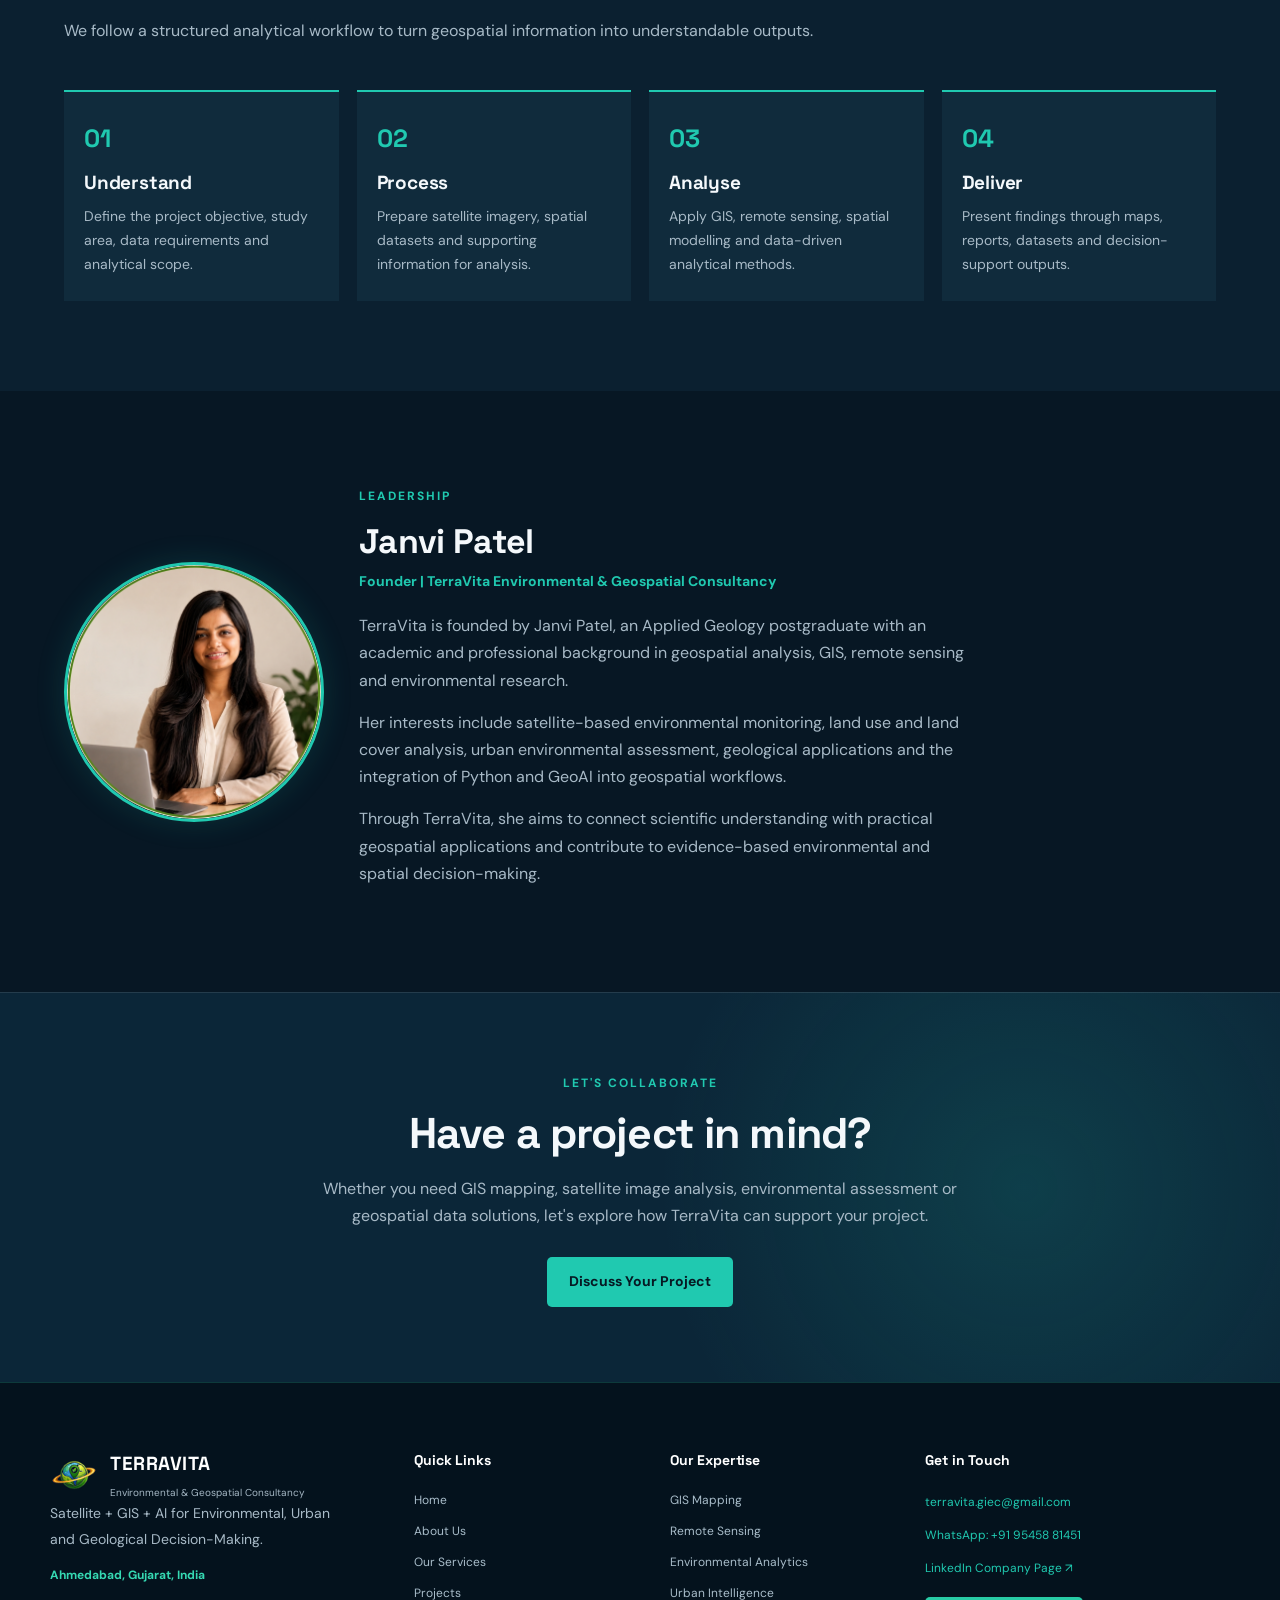
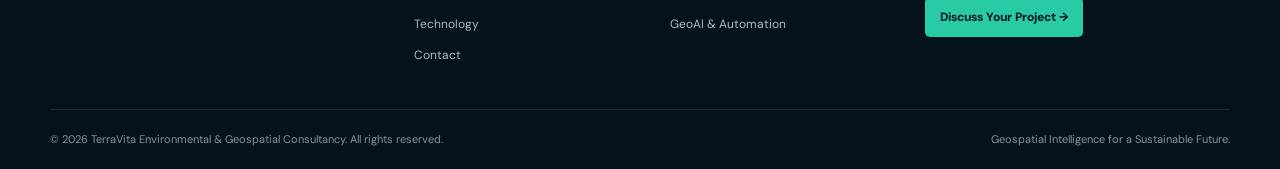
==== commit 28d01ad5: "Refactor footer structure and update content" ====
--- a/about.html
+++ b/about.html
@@ -1082,53 +1082,106 @@
        FOOTER
        ====================================== -->
 
-  <footer class="tv-about-footer">
-    <div class="tv-container">
-
-      <div class="tv-footer-main">
-
-        <div class="tv-footer-brand">
-
-          <h3>TERRA<span>VITA</span></h3>
-
-          <p>
-            Satellite + GIS + AI for Environmental,
-            Urban & Geological Decision-Making.
-          </p>
-
-        </div>
-
-        <div class="tv-footer-contact">
-
-          <p><strong>Location</strong></p>
-          <p>Ahmedabad, Gujarat, India</p>
-
-          <p><strong>Email</strong></p>
-          <p>
-            <a href="mailto:terravita.giec@gmail.com">
-              terravita.giec@gmail.com
-            </a>
-          </p>
-
-        </div>
-
-      </div>
-
-      <div class="tv-footer-bottom">
-
-        <span>
-          © 2026 TerraVita Environmental & Geospatial Consultancy.
-          All rights reserved.
+  <footer class="tv-footer">
+
+  <div class="container">
+
+    <div class="tv-footer-grid">
+
+      <!-- BRAND -->
+      <div class="tv-footer-brand">
+
+        <a href="index.html" class="tv-footer-logo">
+          <img src="images/favicon-64.png" alt="TerraVita logo">
+          <span>
+            <strong>TERRAVITA</strong>
+            <small>Environmental & Geospatial Consultancy</small>
+          </span>
+        </a>
+
+        <p>
+          Satellite + GIS + AI for Environmental, Urban
+          and Geological Decision-Making.
+        </p>
+
+        <span class="tv-footer-location">
+          Ahmedabad, Gujarat, India
         </span>
 
-        <span>
-          Geospatial Intelligence for a Sustainable Future
-        </span>
+      </div>
+
+      <!-- QUICK LINKS -->
+      <div class="tv-footer-column">
+        <h3>Quick Links</h3>
+        <a href="index.html#home">Home</a>
+        <a href="about.html#about">About Us</a>
+        <a href="services.html#services">Our Services</a>
+        <a href="projects.html">Projects</a>
+        <a href="technology.html#technology">Technology</a>
+        <a href="contact.html#consultation">Contact</a>
+      </div>
+
+      <!-- SERVICES -->
+      <div class="tv-footer-column">
+        <h3>Our Expertise</h3>
+        <a href="services.html#services">GIS Mapping</a>
+        <a href="services.html#services">Remote Sensing</a>
+        <a href="services.html#services">Environmental Analytics</a>
+        <a href="services.html#services">Urban Intelligence</a>
+        <a href="services.html#services">GeoAI & Automation</a>
+      </div>
+
+      <!-- CONTACT -->
+      <div class="tv-footer-column tv-footer-contact">
+        <h3>Get in Touch</h3>
+
+        <a href="mailto:terravita.giec@gmail.com">
+          terravita.giec@gmail.com
+        </a>
+
+        <a href="https://wa.me/919545881451"
+           target="_blank" rel="noopener noreferrer">
+          WhatsApp: +91 95458 81451
+        </a>
+
+        <a href="https://www.linkedin.com/company/terravita-environmental-and-geospatial-consultant/"
+           target="_blank" rel="noopener noreferrer">
+          LinkedIn Company Page ↗
+        </a>
+
+        <a href="index.html#consultation"
+           class="tv-footer-button">
+          Discuss Your Project →
+        </a>
 
       </div>
 
     </div>
-  </footer>
-
-</body>
-</html>
+
+    <div class="tv-footer-bottom">
+      <p>
+        © 2026 TerraVita Environmental & Geospatial Consultancy.
+        All rights reserved.
+      </p>
+
+      <p>Geospatial Intelligence for a Sustainable Future.</p>
+    </div>
+
+  </div>
+
+</footer>
+
+
+      
+<!-- <a class="whatsapp" href="https://wa.me/919545881451" target="_blank">WA</a> -->
+  <a
+  class="whatsapp"
+  href="https://wa.me/919545881451"
+  target="_blank"
+  rel="noopener noreferrer"
+  aria-label="Chat with TerraVita on WhatsApp"
+>
+  <img src="images/whatsapp-logo.png" alt="WhatsApp">
+</a>
+<script src="js/script.js"></script>
+</body></html>
